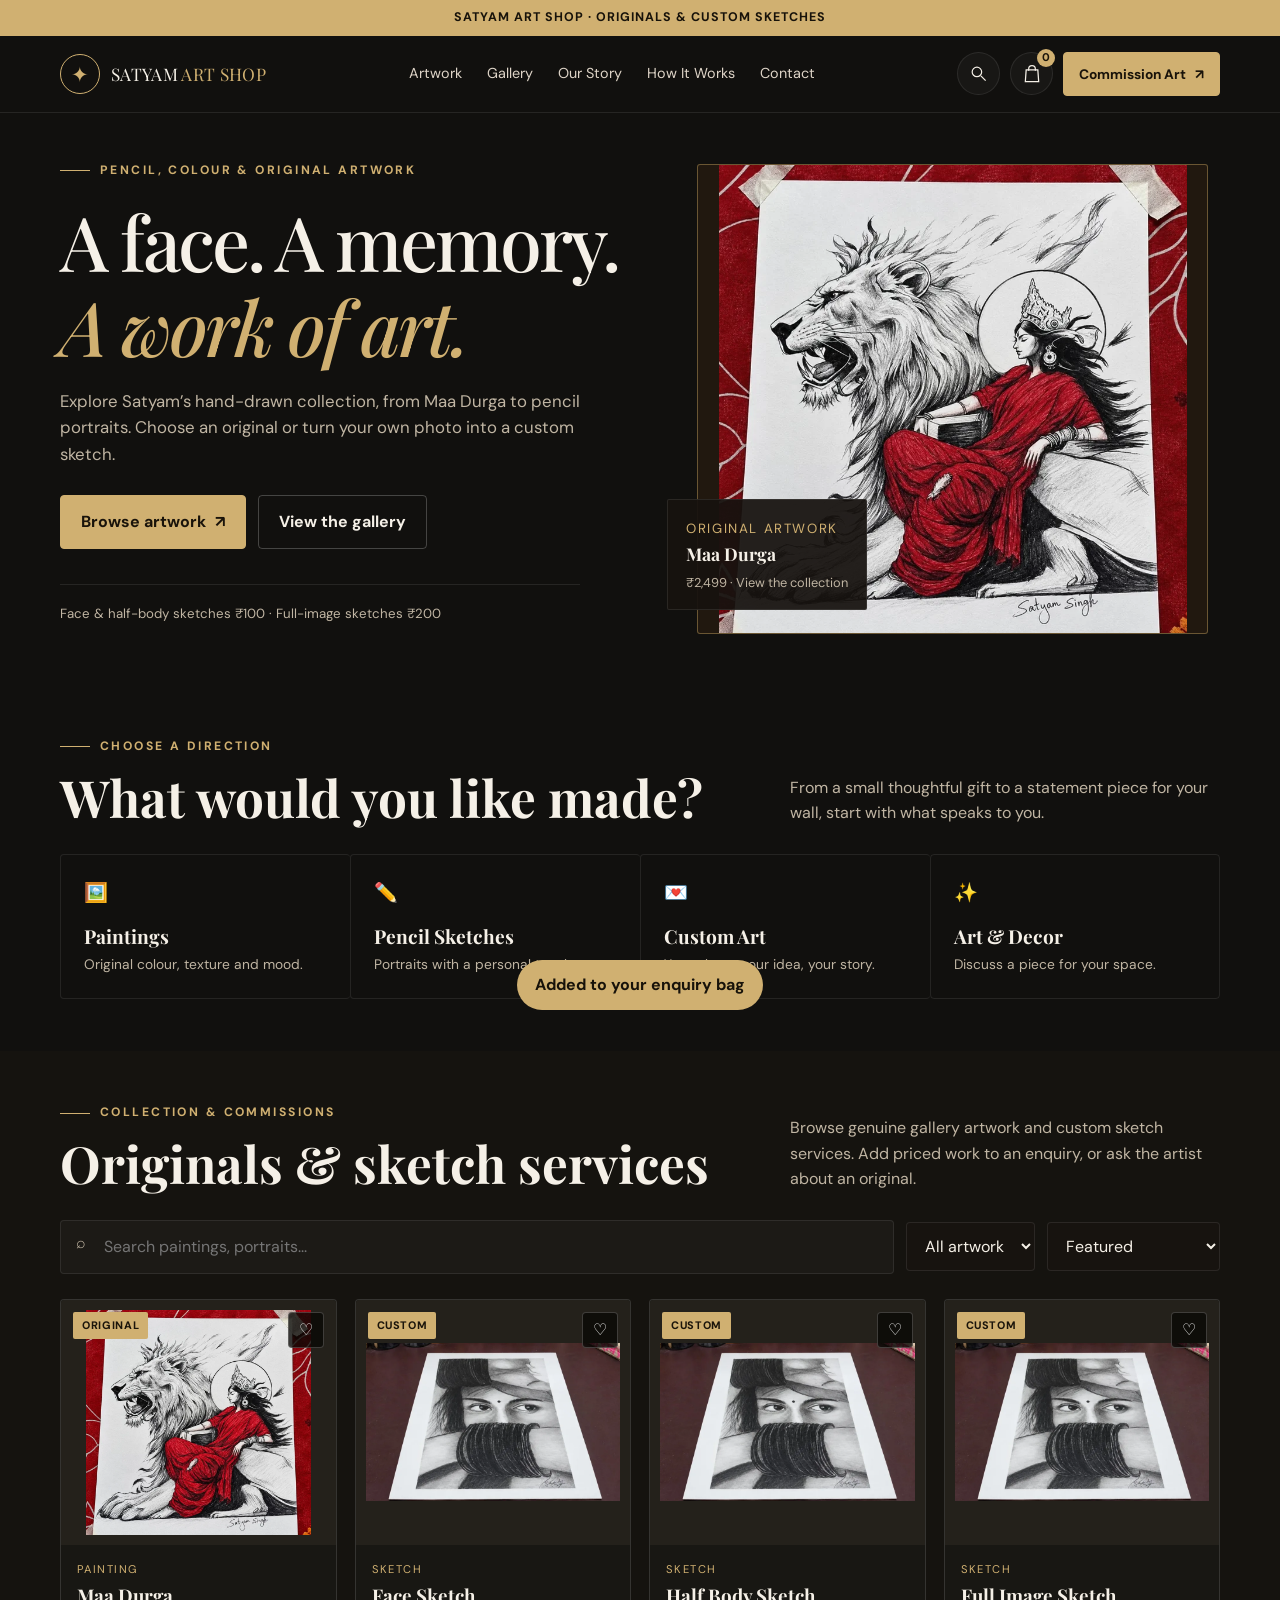
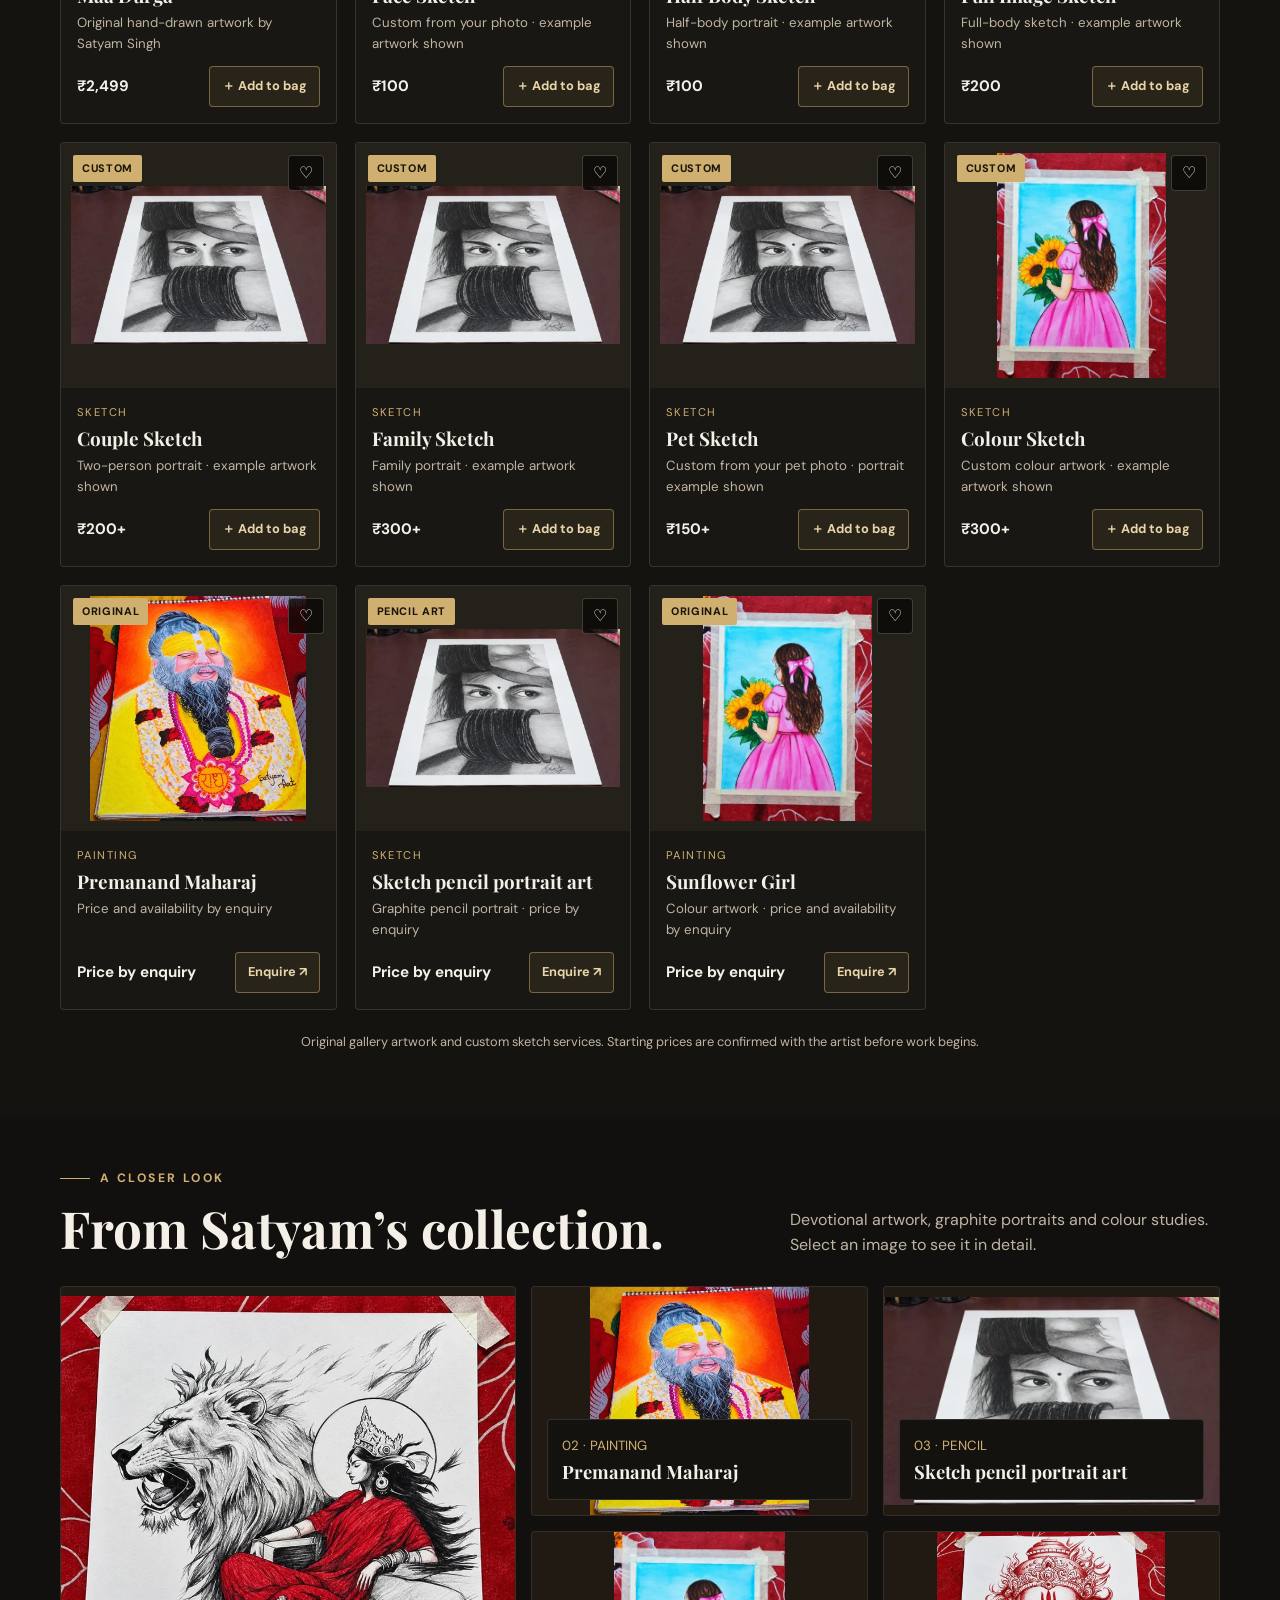
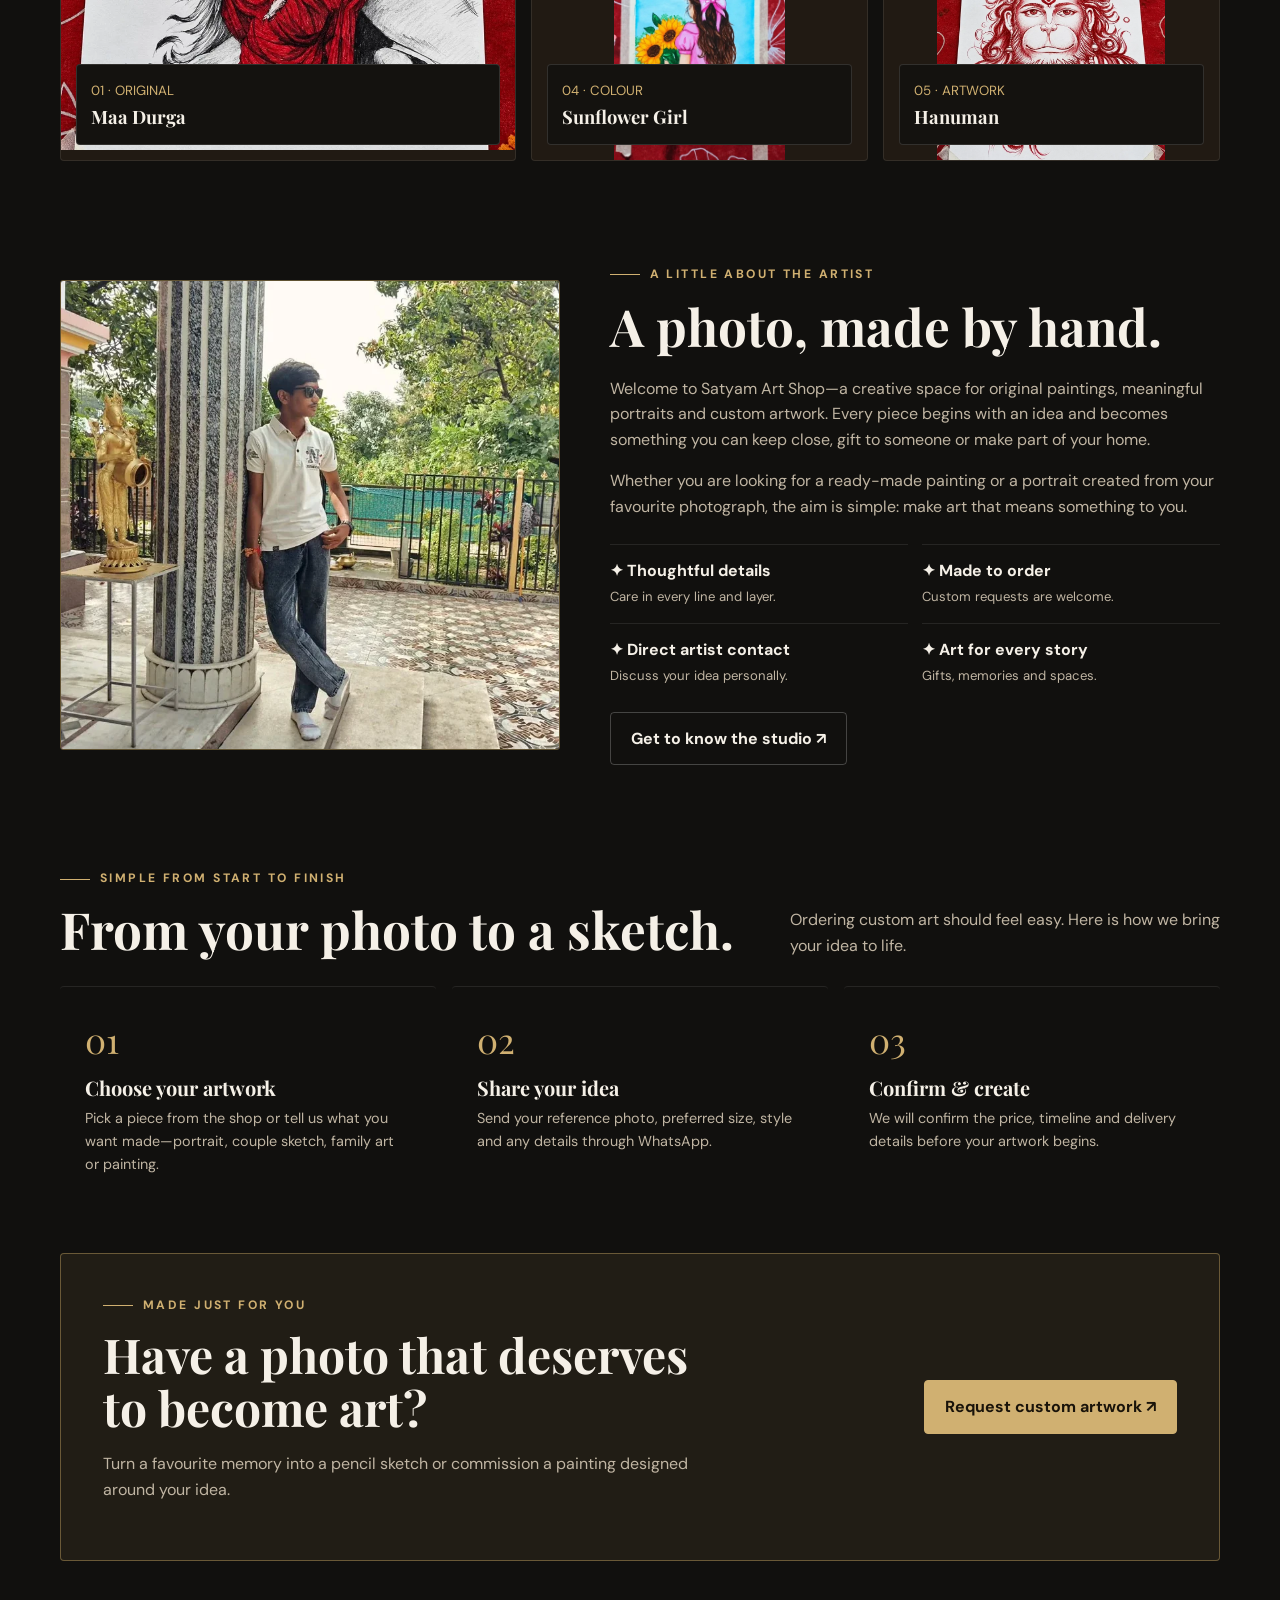
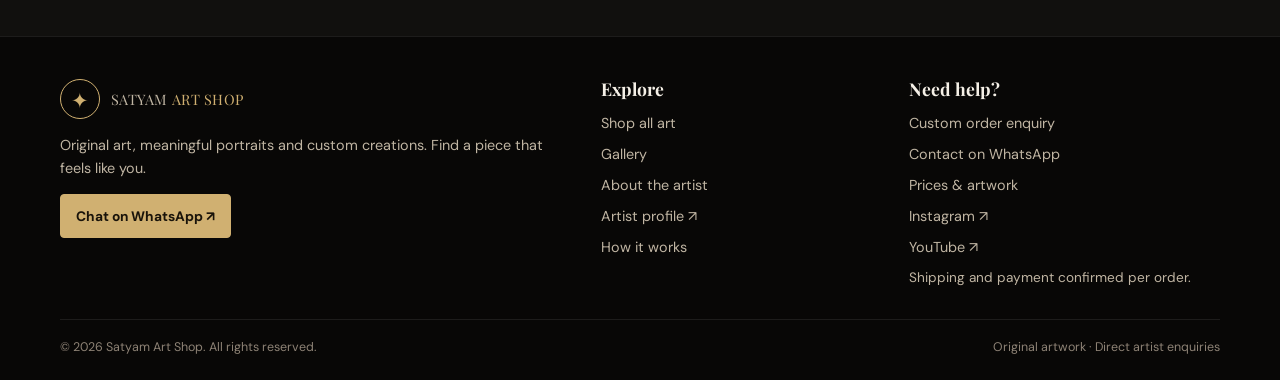
==== index.html @ d350810b "Publish Satyam Art Shop with authentic artwork and enquiry flows" ====
<!DOCTYPE html>
<html lang="en">
<head>
<meta charset="UTF-8">
<meta name="viewport" content="width=device-width, initial-scale=1.0">
<meta name="theme-color" content="#0a0908">
<meta name="description" content="Explore Satyam Art Shop’s original artwork and custom pencil sketches. View the collection, compare sketch prices and enquire directly on WhatsApp.">
<link rel="canonical" href="https://satyam2026.vercel.app/">
<meta property="og:title" content="Satyam Art Shop | Originals & custom sketches">
<meta property="og:description" content="Original artwork and custom sketches from your photos. Browse the collection and enquire directly with the artist.">
<meta property="og:type" content="website">
<meta property="og:url" content="https://satyam2026.vercel.app/">
<meta property="og:image" content="https://satyam2026.vercel.app/art-lion-goddess.png">
<title>Satyam Art Shop | Original artwork & custom sketches</title>
<link rel="preconnect" href="https://fonts.googleapis.com">
<link rel="preconnect" href="https://fonts.gstatic.com" crossorigin>
<link href="https://fonts.googleapis.com/css2?family=DM+Sans:wght@400;500;600;700&family=Playfair+Display:wght@500;600;700&display=swap" rel="stylesheet">
<style>
:root{--bg:#0a0908;--panel:#13110f;--panel2:#1b1713;--text:#f5f0e8;--muted:#b4a99b;--gold:#d7b36a;--gold2:#f0d59b;--line:#ffffff16;--radius:22px;--shadow:0 22px 70px #0008}
*{box-sizing:border-box}html{scroll-behavior:smooth;scroll-padding-top:90px}body{margin:0;background:radial-gradient(ellipse at 80% 0%,#4d351b35,transparent 35%),var(--bg);color:var(--text);font-family:"DM Sans",sans-serif;line-height:1.6}button,input,select,textarea{font:inherit}button,a{ -webkit-tap-highlight-color:transparent}a{color:inherit;text-decoration:none}img{display:block;width:100%;object-fit:cover}button{cursor:pointer}.wrap{width:min(1160px,calc(100% - 40px));margin:auto}.announcement{background:var(--gold);color:#17120a;text-align:center;padding:8px 14px;font-size:.78rem;font-weight:700;letter-spacing:.08em}.nav{position:sticky;top:0;z-index:50;background:#0a0908eF;backdrop-filter:blur(18px);border-bottom:1px solid var(--line)}.navin{height:76px;display:flex;align-items:center;justify-content:space-between;gap:20px}.brand{display:flex;align-items:center;gap:11px;font-family:"Playfair Display",serif;font-size:1.08rem;letter-spacing:.02em}.brandmark{width:40px;height:40px;border:1px solid var(--gold);border-radius:50%;display:grid;place-items:center;color:var(--gold);font-size:1.3rem}.navlinks{display:flex;align-items:center;gap:25px;color:#ded4c7;font-size:.9rem}.navlinks a:hover{color:var(--gold2)}.navactions{display:flex;gap:10px;align-items:center}.iconbtn,.menu-btn{border:1px solid var(--line);background:#ffffff08;color:var(--text);width:43px;height:43px;border-radius:50%;display:grid;place-items:center;position:relative}.count{position:absolute;right:-3px;top:-4px;background:var(--gold);color:#1a140a;border-radius:50%;min-width:18px;height:18px;font-size:.7rem;font-weight:700;display:grid;place-items:center}.menu-btn{display:none}.btn{display:inline-flex;align-items:center;justify-content:center;gap:9px;border:1px solid var(--gold);background:var(--gold);color:#19130a;padding:13px 20px;border-radius:999px;font-weight:700;transition:.2s}.btn:hover{transform:translateY(-2px);background:var(--gold2)}.btn.ghost{background:transparent;color:var(--text);border-color:#ffffff38}.btn.ghost:hover{border-color:var(--gold);color:var(--gold2)}.btn.small{padding:10px 15px;font-size:.86rem}.hero{padding:68px 0 60px;overflow:hidden}.hero-grid{display:grid;grid-template-columns:1.02fr .98fr;gap:50px;align-items:center}.eyebrow{color:var(--gold);font-size:.76rem;font-weight:700;letter-spacing:.2em;text-transform:uppercase;display:flex;align-items:center;gap:10px}.eyebrow:before{content:"";width:30px;height:1px;background:var(--gold)}h1,h2,h3{font-family:"Playfair Display",serif;line-height:1.12;margin:0}h1{font-size:clamp(3rem,6.4vw,5.8rem);font-weight:500;letter-spacing:-.04em;margin:19px 0}h1 em{color:var(--gold);font-weight:500} .hero p{max-width:520px;color:var(--muted);font-size:1.05rem}.hero-buttons{display:flex;gap:12px;flex-wrap:wrap;margin:27px 0 35px}.stats{display:flex;gap:30px;flex-wrap:wrap}.stat strong{display:block;font-family:"Playfair Display",serif;font-size:1.55rem;color:var(--gold2)}.stat span{color:var(--muted);font-size:.78rem}.hero-art{position:relative;min-height:470px}.hero-art .art-main{position:absolute;inset:10px 35px 20px 70px;border-radius:180px 180px 24px 24px;overflow:hidden;border:1px solid #d7b36a66;box-shadow:var(--shadow);background:#21180f}.hero-art img{height:100%;filter:saturate(.82)}.float-note{position:absolute;left:0;bottom:62px;background:#17130feF;border:1px solid var(--line);padding:15px 18px;border-radius:16px;box-shadow:var(--shadow);max-width:210px}.float-note small{color:var(--gold);letter-spacing:.12em;text-transform:uppercase}.float-note strong{display:block;font-family:"Playfair Display",serif;font-size:1.1rem}.round-stamp{position:absolute;right:0;top:20px;border:1px solid var(--gold);background:#0a0908;color:var(--gold);border-radius:50%;width:105px;height:105px;display:grid;place-items:center;text-align:center;font-size:.72rem;letter-spacing:.1em;transform:rotate(12deg)}section{padding:72px 0}.section-head{display:flex;justify-content:space-between;align-items:end;gap:20px;margin-bottom:28px}.section-head h2{font-size:clamp(2rem,4vw,3.2rem);margin-top:12px}.section-head p{color:var(--muted);max-width:430px;margin:0}.category-row{display:grid;grid-template-columns:repeat(4,1fr);gap:14px}.category{background:var(--panel);border:1px solid var(--line);padding:23px;border-radius:var(--radius);transition:.25s;cursor:pointer}.category:hover{transform:translateY(-4px);border-color:#d7b36a88}.cat-icon{font-size:1.7rem;margin-bottom:17px}.category h3{font-size:1.2rem;margin-bottom:6px}.category p{font-size:.86rem;color:var(--muted);margin:0}.shop-section{background:linear-gradient(180deg,transparent,#15110c 30%,#15110c 75%,transparent)}.toolbar{display:flex;align-items:center;gap:12px;flex-wrap:wrap;margin:0 0 25px}.searchbox{flex:1;min-width:190px;position:relative}.searchbox input{width:100%;padding:13px 16px 13px 43px;border:1px solid var(--line);border-radius:999px;background:#ffffff08;color:var(--text);outline:none}.searchbox input:focus{border-color:var(--gold)}.searchbox span{position:absolute;left:16px;top:10px;color:var(--muted)}.filter{padding:12px 14px;border:1px solid var(--line);border-radius:999px;background:#17130f;color:var(--text);outline:none}.filter option{background:#17130f}.products{display:grid;grid-template-columns:repeat(4,1fr);gap:18px}.product{background:var(--panel);border:1px solid var(--line);border-radius:20px;overflow:hidden;transition:.25s;display:flex;flex-direction:column}.product:hover{transform:translateY(-5px);border-color:#d7b36a66;box-shadow:var(--shadow)}.product-img{height:245px;position:relative;overflow:hidden;background:#262018}.product-img img{height:100%;transition:transform .5s}.product:hover .product-img img{transform:scale(1.04)}.badge{position:absolute;left:12px;top:12px;background:var(--gold);color:#1b150b;padding:5px 9px;border-radius:999px;font-size:.68rem;font-weight:800;text-transform:uppercase;letter-spacing:.06em}.heart{position:absolute;right:12px;top:12px;background:#090806c9;border:1px solid #ffffff33;color:#fff;width:36px;height:36px;border-radius:50%;font-size:1rem}.product-body{padding:16px;display:flex;flex-direction:column;flex:1}.product-type{font-size:.7rem;color:var(--gold);text-transform:uppercase;letter-spacing:.13em}.product h3{font-size:1.18rem;margin:6px 0}.product-desc{font-size:.83rem;color:var(--muted);margin:0 0 12px}.product-bottom{display:flex;align-items:center;justify-content:space-between;gap:8px;margin-top:auto}.price{font-weight:700;font-size:1.08rem}.old-price{color:#887e71;text-decoration:line-through;font-size:.8rem;margin-left:5px}.add-btn{border:1px solid #d7b36a77;background:#d7b36a15;color:var(--gold2);border-radius:999px;padding:9px 12px;font-size:.8rem;font-weight:700}.add-btn:hover{background:var(--gold);color:#17120a}.empty{color:var(--muted);padding:30px;text-align:center;grid-column:1/-1}.gallery-grid{display:grid;grid-template-columns:1.15fr .85fr .85fr;grid-template-rows:230px 230px;gap:15px}.gallery-tile{position:relative;overflow:hidden;border-radius:18px;border:1px solid var(--line);background:#211a13}.gallery-tile:first-child{grid-row:span 2}.gallery-tile img{height:100%;transition:.4s}.gallery-tile:hover img{transform:scale(1.05)}.gallery-label{position:absolute;left:15px;right:15px;bottom:15px;padding:12px 14px;background:#0b0908d9;backdrop-filter:blur(10px);border:1px solid #ffffff20;border-radius:13px}.gallery-label small{color:var(--gold)}.gallery-label strong{display:block;font-family:"Playfair Display",serif;font-size:1.15rem}.about-grid{display:grid;grid-template-columns:.9fr 1.1fr;gap:50px;align-items:center}.about-art{height:470px;border-radius:180px 180px 24px 24px;overflow:hidden;border:1px solid #d7b36a66}.about-art img{height:100%}.about-copy h2{font-size:clamp(2.2rem,4vw,3.4rem);margin:14px 0 20px}.about-copy p{color:var(--muted)}.promise-list{display:grid;grid-template-columns:1fr 1fr;gap:14px;margin:24px 0}.promise{border-top:1px solid var(--line);padding-top:13px}.promise strong{display:block}.promise span{font-size:.82rem;color:var(--muted)}.process{display:grid;grid-template-columns:repeat(3,1fr);gap:16px}.step{padding:25px;border:1px solid var(--line);border-radius:20px;background:var(--panel)}.step-num{font-family:"Playfair Display",serif;color:var(--gold);font-size:2.2rem}.step h3{font-size:1.25rem;margin:8px 0}.step p{color:var(--muted);font-size:.9rem;margin:0}.custom-banner{padding:0 0 75px}.banner-inner{border:1px solid #d7b36a66;border-radius:28px;padding:42px;background:radial-gradient(ellipse at 90% 20%,#d7b36a24,transparent 40%),#15110c;display:flex;align-items:center;justify-content:space-between;gap:25px}.banner-inner h2{font-size:clamp(2rem,4vw,3rem);max-width:620px;margin:12px 0}.banner-inner p{color:var(--muted);max-width:590px}.reviews{display:grid;grid-template-columns:repeat(3,1fr);gap:15px}.review{background:var(--panel);border:1px solid var(--line);border-radius:18px;padding:22px}.stars{color:var(--gold);letter-spacing:.15em}.review p{color:var(--muted)}.review strong{font-size:.9rem}.footer{border-top:1px solid var(--line);padding:42px 0 22px;background:#080706}.footer-grid{display:grid;grid-template-columns:1.3fr .7fr .8fr;gap:35px}.footer p,.footer a{color:var(--muted);font-size:.9rem}.footer h3{font-size:1.1rem;margin-bottom:13px}.footer-links{display:grid;gap:8px}.footer a:hover{color:var(--gold)}.footer a.btn{color:#19130a}.footer a.btn:hover{color:#19130a}.copyright{border-top:1px solid var(--line);margin-top:30px;padding-top:18px;display:flex;justify-content:space-between;gap:15px;color:#8d8275;font-size:.78rem}.toast{position:fixed;bottom:20px;left:50%;transform:translate(-50%,130px);background:var(--gold);color:#17120a;font-weight:700;padding:12px 18px;border-radius:999px;z-index:120;box-shadow:var(--shadow);transition:.3s}.toast.show{transform:translate(-50%,0)}.overlay{position:fixed;inset:0;background:#0009;z-index:90;opacity:0;pointer-events:none;transition:.25s}.overlay.open{opacity:1;pointer-events:auto}.cart-drawer{position:fixed;z-index:100;right:0;top:0;bottom:0;width:min(430px,100%);background:#100e0b;border-left:1px solid var(--line);transform:translateX(105%);transition:.3s;padding:23px;display:flex;flex-direction:column}.cart-drawer.open{transform:translateX(0)}.drawer-head{display:flex;align-items:center;justify-content:space-between;padding-bottom:18px;border-bottom:1px solid var(--line)}.drawer-head h2{font-size:1.8rem}.close-btn{width:40px;height:40px;border-radius:50%;background:#ffffff0a;border:1px solid var(--line);color:var(--text);font-size:1.3rem}.cart-items{overflow:auto;flex:1;padding:10px 0}.cart-row{display:grid;grid-template-columns:65px 1fr auto;gap:12px;align-items:center;padding:13px 0;border-bottom:1px solid var(--line)}.cart-row img{height:65px;border-radius:10px}.cart-row h3{font-size:1rem}.cart-row small{color:var(--muted)}.qty{display:flex;align-items:center;gap:8px;margin-top:7px}.qty button{width:25px;height:25px;border-radius:50%;background:#ffffff0b;border:1px solid var(--line);color:var(--text)}.remove{background:none;border:0;color:#cf988c;font-size:.75rem;margin-top:5px}.cart-total{border-top:1px solid var(--line);padding-top:18px}.total-line{display:flex;justify-content:space-between;margin-bottom:15px;font-weight:700;font-size:1.1rem}.cart-total .btn{width:100%;margin-bottom:8px}.cart-note{font-size:.75rem;color:var(--muted);text-align:center}.modal{position:fixed;inset:0;z-index:110;display:none;place-items:center;padding:18px;background:#000b}.modal.open{display:grid}.modal-card{width:min(580px,100%);max-height:90vh;overflow:auto;background:#14110e;border:1px solid #d7b36a55;border-radius:24px;padding:25px}.modal-head{display:flex;justify-content:space-between;align-items:center;margin-bottom:18px}.modal-head h2{font-size:1.7rem}.form-grid{display:grid;grid-template-columns:1fr 1fr;gap:13px}.field{display:grid;gap:6px}.field.full{grid-column:1/-1}.field label{font-size:.82rem;color:var(--muted)}.field input,.field select,.field textarea{width:100%;padding:12px;border-radius:12px;border:1px solid var(--line);background:#090807;color:var(--text);outline:none}.field textarea{min-height:90px;resize:vertical}.field input:focus,.field textarea:focus,.field select:focus{border-color:var(--gold)}.modal-actions{margin-top:18px}.modal-actions .btn{width:100%}.notice{font-size:.8rem;color:var(--muted);margin:12px 0 0}.mobile-nav{display:none}
@media(max-width:900px){.navlinks{gap:14px;font-size:.82rem}.hero-grid{gap:25px}.hero-art{min-height:430px}.products{grid-template-columns:repeat(2,1fr)}.product-img{height:260px}.category-row{grid-template-columns:repeat(2,1fr)}.gallery-grid{grid-template-rows:190px 190px}.footer-grid{grid-template-columns:1fr 1fr}.footer-grid>div:first-child{grid-column:1/-1}}
@media(max-width:650px){.wrap{width:min(100% - 28px,1160px)}.announcement{font-size:.66rem}.navin{height:66px}.brand{font-size:.95rem}.brandmark{width:36px;height:36px}.navlinks{display:none}.menu-btn{display:grid}.navactions{gap:7px}.mobile-nav{display:flex;position:fixed;inset:66px 0 auto;z-index:48;flex-direction:column;padding:14px 22px;background:#0a0908f5;border-bottom:1px solid var(--line);gap:0;transform:translateY(-150%);transition:.25s}.mobile-nav.open{transform:translateY(0)}.mobile-nav a{padding:12px 0;border-bottom:1px solid var(--line);color:var(--muted)}.hero{padding:43px 0 28px}.hero-grid{grid-template-columns:1fr;gap:10px}.hero h1{font-size:clamp(3rem,15vw,4.7rem)}.hero p{font-size:.96rem}.hero-art{min-height:390px;margin-top:12px}.hero-art .art-main{inset:0 30px 15px 40px;border-radius:150px 150px 20px 20px}.round-stamp{width:80px;height:80px;font-size:.58rem}.float-note{bottom:36px;padding:11px 13px;max-width:175px}.stats{gap:23px}.stat strong{font-size:1.3rem}section{padding:48px 0}.section-head{align-items:start;flex-direction:column}.section-head h2{font-size:2.4rem}.category-row{gap:10px}.category{padding:16px}.cat-icon{margin-bottom:8px}.category h3{font-size:1.05rem}.category p{font-size:.78rem}.toolbar{gap:8px}.filter{flex:1;min-width:130px}.products{gap:10px}.product{border-radius:15px}.product-img{height:185px}.product-body{padding:12px}.product h3{font-size:1.02rem}.product-desc{font-size:.76rem}.price{font-size:.96rem}.add-btn{padding:8px 9px;font-size:.72rem}.gallery-grid{grid-template-columns:1fr 1fr;grid-template-rows:230px 160px 160px}.gallery-tile:first-child{grid-row:span 2}.gallery-label{left:8px;right:8px;bottom:8px;padding:9px}.gallery-label strong{font-size:.95rem}.about-grid{grid-template-columns:1fr;gap:25px}.about-art{height:350px;max-width:380px;margin:auto;width:100%}.about-copy h2{font-size:2.5rem}.promise-list{gap:12px}.process{grid-template-columns:1fr}.step{padding:20px}.banner-inner{padding:25px;align-items:flex-start;flex-direction:column}.reviews{grid-template-columns:1fr}.footer-grid{grid-template-columns:1fr 1fr;gap:25px}.copyright{flex-direction:column;gap:5px}.form-grid{grid-template-columns:1fr}.field.full{grid-column:auto}.modal-card{padding:19px}.product-bottom{align-items:flex-start;flex-direction:column}.add-btn{width:100%}}

.navin{min-width:0}.brand{min-width:0}.navactions{flex-shrink:0}
.mobile-nav{visibility:hidden;pointer-events:none}.mobile-nav.open{visibility:visible;pointer-events:auto}
.product-img img,.gallery-tile img,.hero-art img{object-fit:contain}
:focus-visible{outline:2px solid var(--gold);outline-offset:4px}
body.dialog-open{overflow:hidden}
@media(max-width:1100px){.navlinks{display:none}.menu-btn{display:grid}.mobile-nav{display:flex;position:fixed;inset:76px 0 auto;z-index:48;flex-direction:column;padding:14px 22px;background:#0a0908;border-bottom:1px solid var(--line);transform:translateY(-150%)}.mobile-nav.open{transform:translateY(0)}.mobile-nav a{padding:12px 0}}
@media(max-width:650px){.navactions>a{display:none}.brand{font-size:.8rem}.brandmark{flex-shrink:0}.navin{gap:8px}.mobile-nav{inset-block-start:66px}.navactions{gap:5px}.iconbtn,.menu-btn{width:35px;height:35px}.brand{gap:6px}}
@media(prefers-reduced-motion:reduce){html{scroll-behavior:auto}*,*:before,*:after{transition:none!important;animation:none!important}}

/* Studio identity: printed charcoal, warm ochre, straightforward frames. */
:root{--bg:#11100e;--panel:#181713;--panel2:#211e18;--text:#f5f0e7;--muted:#c0b5a3;--gold:#d0b071;--gold2:#ead5a9;--radius:5px;--shadow:none}
body{background:var(--bg)}.nav{background:#11100e;backdrop-filter:none}.hero{padding:48px 0}.hero-grid{gap:32px}h1{font-size:clamp(2.7rem,5.9vw,5.1rem)}.hero-art .art-main,.about-art{border-radius:3px;inset:0 12px 0 30px}.float-note{border-radius:2px;box-shadow:none;left:0;bottom:24px}.hero-caption{font-size:.83rem!important;border-top:1px solid var(--line);padding-top:18px}.btn,.add-btn,.filter,.searchbox input,.heart,.close-btn{border-radius:4px}.category,.product,.gallery-tile,.gallery-label,.step,.banner-inner,.modal-card{border-radius:4px}.category:hover,.product:hover,.btn:hover{transform:none;box-shadow:none}.category-row{gap:0}.category{border-width:1px 0 1px 1px;background:none}.category:last-child{border-right-width:1px}.cat-icon{font-size:1.2rem}.shop-section{background:#15130f}.product{border-color:#ffffff20}.product-img{background:#24211b}.product-img img{padding:10px}.gallery-label{background:#14120f;backdrop-filter:none}.banner-inner{background:#211d15}.step{background:none;border-width:1px 0 0}.hero-art,.gallery-tile{cursor:zoom-in}section{padding:52px 0}.about-copy h2{max-width:600px}.image-detail{display:block;border:0;padding:0;width:100%;height:100%;background:none;cursor:zoom-in}.badge{pointer-events:none;border-radius:2px}.price{font-size:.95rem}.old-price{display:none}.skip-link{position:fixed;top:-100px;left:12px;background:var(--gold);color:#111;padding:12px;z-index:200}.skip-link:focus{top:8px}
#artDetail{width:min(920px,calc(100% - 24px));max-height:94dvh;overflow:auto;background:var(--panel);color:var(--text);border:1px solid var(--gold);padding:20px}#artDetail::backdrop{background:#000c}#detailImage{object-fit:contain;max-height:70dvh;width:100%;height:auto}#detailClose{display:block;margin:0 0 12px auto}#detailTitle{margin-top:18px;font-size:1.7rem}#detailNote{color:var(--muted);font-size:.85rem}
@media(max-width:650px){.hero{padding:30px 0}.hero-art{min-height:340px}.hero-art .art-main{inset:0 0 0 20px}.category:nth-child(2){border-right-width:1px}.category:nth-child(n+3){border-top:0}.products{grid-template-columns:1fr 1fr}.product-img{height:180px}.hero h1{font-size:clamp(2.5rem,12vw,4rem)}section{padding:38px 0}.section-head h2{font-size:2rem}.gallery-label strong{font-size:.85rem}.gallery-label small{font-size:.65rem}.product-desc{min-height:3.3em}}
</style>
</head>
<body>
<a class="skip-link" href="#mainContent">Skip to content</a>
<div class="announcement">SATYAM ART SHOP · ORIGINALS & CUSTOM SKETCHES</div>
<header class="nav">
  <div class="wrap navin">
    <a class="brand" href="#home"><span class="brandmark">✦</span><span>SATYAM <span style="color:var(--gold)">ART SHOP</span></span></a>
    <nav class="navlinks"><a href="#shop">Artwork</a><a href="#gallery">Gallery</a><a href="#about">Our Story</a><a href="#process">How It Works</a><a href="#contact">Contact</a></nav>
    <div class="navactions"><button class="iconbtn" id="searchJump" aria-label="Search artwork"><svg width="19" height="19" viewBox="0 0 24 24" fill="none" stroke="currentColor" stroke-width="1.5" aria-hidden="true"><circle cx="10" cy="10" r="6"/><path d="m15 15 6 6"/></svg></button><button class="iconbtn" id="cartOpen" aria-label="Open enquiry bag"><svg width="20" height="20" viewBox="0 0 24 24" fill="none" stroke="currentColor" stroke-width="1.5" aria-hidden="true"><path d="M5 7h14l1 14H4L5 7Z"/><path d="M8 8V6a4 4 0 0 1 8 0v2"/></svg><span class="count" id="cartCount">0</span></button><button class="menu-btn" id="menuToggle" aria-label="Open menu" aria-controls="mobileNav" aria-expanded="false">☰</button><a class="btn small" href="#custom">Commission Art <span>↗</span></a></div>
  </div>
</header>
<nav class="mobile-nav" id="mobileNav"><a href="#shop">Artwork</a><a href="#gallery">Gallery</a><a href="#about">Our Story</a><a href="#process">How It Works</a><a href="#contact">Contact</a></nav>

<main id="mainContent">
<section class="hero" id="home"><div class="wrap hero-grid">
  <div><div class="eyebrow">Pencil, colour & original artwork</div><h1>A face. A memory.<br><em>A work of art.</em></h1><p>Explore Satyam’s hand-drawn collection, from Maa Durga to pencil portraits. Choose an original or turn your own photo into a custom sketch.</p>
  <div class="hero-buttons"><a class="btn" href="#shop">Browse artwork <span>↗</span></a><a class="btn ghost" href="#gallery">View the gallery</a></div>
  <p class="hero-caption">Face & half-body sketches ₹100 · Full-image sketches ₹200</p></div>
  <div class="hero-art"><div class="art-main"><img fetchpriority="high" decoding="async" src="art-lion-goddess.webp" srcset="art-lion-goddess-mobile.webp 600w, art-lion-goddess.webp 1000w" sizes="(max-width:650px) 90vw, 45vw" alt="Maa Durga original artwork"></div><div class="float-note"><small>Original artwork</small><strong>Maa Durga</strong><span style="font-size:.8rem;color:var(--muted)">₹2,499 · View the collection</span></div></div>
</div></section>

<section id="categories"><div class="wrap"><div class="section-head"><div><div class="eyebrow">Choose a direction</div><h2>What would you like made?</h2></div><p>From a small thoughtful gift to a statement piece for your wall, start with what speaks to you.</p></div>
<div class="category-row">
  <a class="category" href="#shop" data-category="Painting"><div class="cat-icon">🖼️</div><h3>Paintings</h3><p>Original colour, texture and mood.</p></a>
  <a class="category" href="#shop" data-category="Sketch"><div class="cat-icon">✏️</div><h3>Pencil Sketches</h3><p>Portraits with a personal touch.</p></a>
  <a class="category" href="#custom"><div class="cat-icon">💌</div><h3>Custom Art</h3><p>Your photo, your idea, your story.</p></a>
  <a class="category" href="#custom"><div class="cat-icon">✨</div><h3>Art & Decor</h3><p>Discuss a piece for your space.</p></a>
</div></div></section>

<span id="services"></span><span id="paintings"></span><span id="other"></span><section class="shop-section" id="shop"><div class="wrap">
<div class="section-head"><div><div class="eyebrow">Collection & commissions</div><h2>Originals & sketch services</h2></div><p>Browse genuine gallery artwork and custom sketch services. Add priced work to an enquiry, or ask the artist about an original.</p></div>
<div class="toolbar"><div class="searchbox"><span>⌕</span><input id="searchInput" type="search" placeholder="Search paintings, portraits..." aria-label="Search products"></div><select class="filter" id="categoryFilter" aria-label="Filter by category"><option value="All">All artwork</option><option>Painting</option><option>Sketch</option></select><select class="filter" id="sortFilter" aria-label="Sort products"><option value="featured">Featured</option><option value="low">Price: low to high</option><option value="high">Price: high to low</option></select></div>
<div class="products" id="productGrid" aria-live="polite"></div><noscript><p>Enable JavaScript to browse the shop, or <a href="https://wa.me/916207583683">enquire directly on WhatsApp</a>.</p></noscript>
<p style="text-align:center;color:var(--muted);font-size:.8rem;margin-top:22px">Original gallery artwork and custom sketch services. Starting prices are confirmed with the artist before work begins.</p>
</div></section>

<span id="more-art"></span><section id="gallery"><div class="wrap"><div class="section-head"><div><div class="eyebrow">A closer look</div><h2>From Satyam’s collection.</h2></div><p>Devotional artwork, graphite portraits and colour studies. Select an image to see it in detail.</p></div>
<div class="gallery-grid">
<div class="gallery-tile"><img loading="lazy" decoding="async" src="art-lion-goddess.webp" srcset="art-lion-goddess-mobile.webp 600w, art-lion-goddess.webp 1000w" sizes="(max-width:650px) 90vw, 45vw" alt="Maa Durga original artwork"><div class="gallery-label"><small>01 · ORIGINAL</small><strong>Maa Durga</strong></div></div>
<div class="gallery-tile"><img loading="lazy" decoding="async" src="art-guru.webp" srcset="art-guru-mobile.webp 600w, art-guru.webp 1000w" sizes="(max-width:650px) 90vw, 45vw" alt="Premanand Maharaj artwork"><div class="gallery-label"><small>02 · PAINTING</small><strong>Premanand Maharaj</strong></div></div>
<div class="gallery-tile"><img loading="lazy" decoding="async" src="art-portrait.webp" srcset="art-portrait-mobile.webp 600w, art-portrait.webp 1000w" sizes="(max-width:650px) 90vw, 45vw" alt="Sketch pencil portrait art"><div class="gallery-label"><small>03 · PENCIL</small><strong>Sketch pencil portrait art</strong></div></div>
<div class="gallery-tile"><img loading="lazy" decoding="async" src="art-sunflower-girl.webp" srcset="art-sunflower-girl-mobile.webp 600w, art-sunflower-girl.webp 1000w" sizes="(max-width:650px) 90vw, 45vw" alt="Sunflower Girl artwork"><div class="gallery-label"><small>04 · COLOUR</small><strong>Sunflower Girl</strong></div></div>
<div class="gallery-tile"><img loading="lazy" decoding="async" src="art-hanuman.webp" srcset="art-hanuman-mobile.webp 600w, art-hanuman.webp 1000w" sizes="(max-width:650px) 90vw, 45vw" alt="Hanuman artwork"><div class="gallery-label"><small>05 · ARTWORK</small><strong>Hanuman</strong></div></div>
</div></div></section>

<section id="about"><div class="wrap about-grid"><div class="about-art"><img loading="lazy" decoding="async" src="Satyam.webp" srcset="Satyam-mobile.webp 600w, Satyam.webp 1000w" sizes="(max-width:650px) 90vw, 45vw" alt="Satyam"></div><div class="about-copy"><div class="eyebrow">A little about the artist</div><h2>A photo, made by hand.</h2><p>Welcome to Satyam Art Shop—a creative space for original paintings, meaningful portraits and custom artwork. Every piece begins with an idea and becomes something you can keep close, gift to someone or make part of your home.</p><p>Whether you are looking for a ready-made painting or a portrait created from your favourite photograph, the aim is simple: make art that means something to you.</p><div class="promise-list"><div class="promise"><strong>✦ Thoughtful details</strong><span>Care in every line and layer.</span></div><div class="promise"><strong>✦ Made to order</strong><span>Custom requests are welcome.</span></div><div class="promise"><strong>✦ Direct artist contact</strong><span>Discuss your idea personally.</span></div><div class="promise"><strong>✦ Art for every story</strong><span>Gifts, memories and spaces.</span></div></div><a class="btn ghost" href="#contact">Get to know the studio ↗</a></div></div></section>

<section id="process"><div class="wrap"><div class="section-head"><div><div class="eyebrow">Simple from start to finish</div><h2>From your photo to a sketch.</h2></div><p>Ordering custom art should feel easy. Here is how we bring your idea to life.</p></div><div class="process">
<div class="step"><div class="step-num">01</div><h3>Choose your artwork</h3><p>Pick a piece from the shop or tell us what you want made—portrait, couple sketch, family art or painting.</p></div>
<div class="step"><div class="step-num">02</div><h3>Share your idea</h3><p>Send your reference photo, preferred size, style and any details through WhatsApp.</p></div>
<div class="step"><div class="step-num">03</div><h3>Confirm & create</h3><p>We will confirm the price, timeline and delivery details before your artwork begins.</p></div>
</div></div></section>

<span id="order"></span><section id="custom" class="custom-banner"><div class="wrap"><div class="banner-inner"><div><div class="eyebrow">Made just for you</div><h2>Have a photo that deserves to become art?</h2><p>Turn a favourite memory into a pencil sketch or commission a painting designed around your idea.</p></div><button class="btn" id="customOpen">Request custom artwork ↗</button></div></div></section>


</main>

<footer class="footer" id="contact"><div class="wrap"><div class="footer-grid">
<div><a class="brand" href="#home"><span class="brandmark">✦</span><span>SATYAM <span style="color:var(--gold)">ART SHOP</span></span></a><p>Original art, meaningful portraits and custom creations. Find a piece that feels like you.</p><a class="btn small" href="https://wa.me/916207583683" target="_blank" rel="noopener noreferrer" id="footerWhatsapp">Chat on WhatsApp ↗</a></div>
<div><h3>Explore</h3><div class="footer-links"><a href="#shop">Shop all art</a><a href="#gallery">Gallery</a><a href="#about">About the artist</a><a href="About.html">Artist profile ↗</a><a href="#process">How it works</a></div></div>
<div><h3>Need help?</h3><div class="footer-links"><a href="#custom">Custom order enquiry</a><a href="https://wa.me/916207583683" target="_blank" rel="noopener noreferrer" id="contactWhatsapp">Contact on WhatsApp</a><a href="#shop">Prices & artwork</a><a href="https://www.instagram.com/satyam_singh__.12" target="_blank" rel="noopener noreferrer">Instagram ↗</a><a href="https://youtube.com/@satyamart4183" target="_blank" rel="noopener noreferrer">YouTube ↗</a><span style="color:var(--muted);font-size:.85rem">Shipping and payment confirmed per order.</span></div></div>
</div><div class="copyright"><span>© <span id="year"></span> Satyam Art Shop. All rights reserved.</span><span>Original artwork · Direct artist enquiries</span></div></div></footer>

<div class="overlay" id="overlay"></div>
<aside class="cart-drawer" id="cartDrawer" role="dialog" aria-modal="true" aria-label="Artwork enquiry bag" inert><div class="drawer-head"><h2>Your enquiry bag</h2><button class="close-btn" id="cartClose" aria-label="Close cart">×</button></div><div class="cart-items" id="cartItems"></div><div class="cart-total"><div class="total-line"><span>Estimated subtotal</span><span id="cartTotal">₹0</span></div><button class="btn" id="checkoutBtn">Prepare enquiry ↗</button><div class="cart-note">Review your enquiry in WhatsApp, then tap Send. Prices, availability, shipping and payment are confirmed by the artist; no payment is taken here.</div></div></aside>

<div class="modal" id="customModal" role="dialog" aria-modal="true" aria-label="Commission custom art"><div class="modal-card"><div class="modal-head"><h2>Commission custom art</h2><button class="close-btn" id="customClose" aria-label="Close form">×</button></div><form id="customForm"><div class="form-grid">
<div class="field"><label for="customerName">Your name *</label><input id="customerName" maxlength="100" autocomplete="name" required placeholder="Enter your name"></div>
<div class="field"><label for="customerPhone">Phone number</label><input id="customerPhone" pattern="[\u002B0-9\u0028\u0029 .\u002D]{6,30}" title="Use a phone number with 6 to 30 characters: digits, spaces, +, brackets or hyphens." maxlength="30" type="tel" autocomplete="tel" inputmode="tel" placeholder="Your contact number"></div>
<div class="field"><label for="artType">Artwork type *</label><select id="artType" required><option value="">Choose one</option><option>Face Sketch</option><option>Half Body Sketch</option><option>Full Image Sketch</option><option>Couple Sketch</option><option>Family Sketch</option><option>Pet Sketch</option><option>Colour Sketch</option><option>Custom Painting</option><option>Other custom art</option></select></div>
<div class="field"><label for="budget">Budget (optional)</label><select id="budget"><option>Not sure yet</option><option>Under ₹200</option><option>₹200–₹500</option><option>₹500–₹1,500</option><option>₹1,500+</option></select></div>
<div class="field full"><label for="idea">Tell us about your idea *</label><textarea id="idea" maxlength="1500" required placeholder="Size, style, deadline, reference photo details..."></textarea></div>
</div><div class="modal-actions"><button class="btn" type="submit">Send enquiry on WhatsApp ↗</button></div><p class="notice">You can attach your reference photo after WhatsApp opens. This form does not store your details.</p></form></div></div>
<dialog id="artDetail" aria-labelledby="detailTitle"><button class="close-btn" id="detailClose" aria-label="Close artwork detail">×</button><img id="detailImage" alt=""><h2 id="detailTitle"></h2><p id="detailNote">Original gallery artwork. Availability and custom requirements are confirmed with the artist.</p></dialog>
<div class="toast" id="toast" role="status">Added to your enquiry bag</div>
<script>
const WHATSAPP_NUMBER = "916207583683";
const products = [
 {
  "id": 101,
  "name": "Maa Durga",
  "type": "Painting",
  "category": "Painting",
  "price": 2499,
  "img": "art-lion-goddess.webp",
  "desc": "Original hand-drawn artwork by Satyam Singh",
  "tag": "Original",
  "starting": false
 },
 {
  "id": 102,
  "name": "Face Sketch",
  "type": "Sketch",
  "category": "Sketch",
  "price": 100,
  "img": "art-portrait.webp",
  "desc": "Custom from your photo · example artwork shown",
  "tag": "Custom",
  "starting": false
 },
 {
  "id": 103,
  "name": "Half Body Sketch",
  "type": "Sketch",
  "category": "Sketch",
  "price": 100,
  "img": "art-portrait.webp",
  "desc": "Half-body portrait · example artwork shown",
  "tag": "Custom",
  "starting": false
 },
 {
  "id": 104,
  "name": "Full Image Sketch",
  "type": "Sketch",
  "category": "Sketch",
  "price": 200,
  "img": "art-portrait.webp",
  "desc": "Full-body sketch · example artwork shown",
  "tag": "Custom",
  "starting": false
 },
 {
  "id": 105,
  "name": "Couple Sketch",
  "type": "Sketch",
  "category": "Sketch",
  "price": 200,
  "img": "art-portrait.webp",
  "desc": "Two-person portrait · example artwork shown",
  "tag": "Custom",
  "starting": true
 },
 {
  "id": 106,
  "name": "Family Sketch",
  "type": "Sketch",
  "category": "Sketch",
  "price": 300,
  "img": "art-portrait.webp",
  "desc": "Family portrait · example artwork shown",
  "tag": "Custom",
  "starting": true
 },
 {
  "id": 107,
  "name": "Pet Sketch",
  "type": "Sketch",
  "category": "Sketch",
  "price": 150,
  "img": "art-portrait.webp",
  "desc": "Custom from your pet photo · portrait example shown",
  "tag": "Custom",
  "starting": true
 },
 {
  "id": 108,
  "name": "Colour Sketch",
  "type": "Sketch",
  "category": "Sketch",
  "price": 300,
  "img": "art-sunflower-girl.webp",
  "desc": "Custom colour artwork · example artwork shown",
  "tag": "Custom",
  "starting": true
 },
 {
  "id": 109,
  "name": "Premanand Maharaj",
  "type": "Painting",
  "category": "Painting",
  "price": null,
  "img": "art-guru.webp",
  "desc": "Price and availability by enquiry",
  "tag": "Original",
  "starting": false
 },
 {
  "id": 110,
  "name": "Sketch pencil portrait art",
  "type": "Sketch",
  "category": "Sketch",
  "price": null,
  "img": "art-portrait.webp",
  "desc": "Graphite pencil portrait · price by enquiry",
  "tag": "Pencil art",
  "starting": false
 },
 {
  "id": 111,
  "name": "Sunflower Girl",
  "type": "Painting",
  "category": "Painting",
  "price": null,
  "img": "art-sunflower-girl.webp",
  "desc": "Colour artwork · price and availability by enquiry",
  "tag": "Original",
  "starting": false
 }
];
const CART_KEY = "satyamArtCartLiveV1";
let cart = [];
try { const saved = JSON.parse(localStorage.getItem(CART_KEY) || "[]");
 if (Array.isArray(saved)) cart = saved.filter(i => i && Number.isInteger(i.qty) && i.qty > 0 && i.qty < 100 && products.some(p => p.id === i.id && p.price !== null));
} catch (_) { /* Storage may be unavailable or an old cart invalid. */ }
let favourites=[];try{const saved=JSON.parse(localStorage.getItem("satyamArtFavourites")||"[]");if(Array.isArray(saved))favourites=saved.filter(id=>products.some(p=>p.id===id))}catch(_){}
const $ = s => document.querySelector(s);
const money = n => "₹" + Number(n).toLocaleString("en-IN");
function renderProducts(){
 let q=$("#searchInput").value.toLowerCase().trim(), cat=$("#categoryFilter").value, sort=$("#sortFilter").value;
 let list=products.filter(p=>(cat==="All"||p.category===cat)&&(`${p.name} ${p.type} ${p.desc}`.toLowerCase().includes(q)));
 if(sort!=="featured")list.sort((a,b)=>a.price===null?1:b.price===null?-1:sort==="low"?a.price-b.price:b.price-a.price);
 $("#productGrid").innerHTML=list.length?list.map(p=>`<article class="product"><div class="product-img"><button class="image-detail" onclick="showArtwork('${p.img}','${p.name}')" aria-label="View ${p.name} artwork detail"><img loading="lazy" decoding="async" src="${p.img}" srcset="${p.img.replace('.webp','-mobile.webp')} 600w, ${p.img} 1000w" sizes="(max-width:650px) 45vw, 25vw" alt="${p.name}"></button><span class="badge">${p.tag}</span><button class="heart" aria-label="Favourite ${p.name}" aria-pressed="${favourites.includes(p.id)}" onclick="toggleFav(this,${p.id})">${favourites.includes(p.id)?"♥":"♡"}</button></div><div class="product-body"><span class="product-type">${p.type}</span><h3>${p.name}</h3><p class="product-desc">${p.desc}</p><div class="product-bottom"><span class="price">${p.price === null ? "Price by enquiry" : money(p.price)+(p.starting?"+":"")}</span>${p.price === null ? `<button class="add-btn" onclick="enquireArtwork(${p.id})">Enquire ↗</button>` : `<button class="add-btn" onclick="addToCart(${p.id})">＋ Add to bag</button>`}</div></div></article>`).join(""):`<div class="empty">No artwork found. Try another search or category.</div>`;
}
function toggleFav(btn,id){const active=!favourites.includes(id);favourites=active?[...favourites,id]:favourites.filter(x=>x!==id);try{localStorage.setItem("satyamArtFavourites",JSON.stringify(favourites))}catch(_){}btn.textContent=active?"♥":"♡";btn.setAttribute("aria-pressed",String(active));showToast(active?"Saved as a favourite on this device":"Removed from favourites")}
function saveCart(){try { localStorage.setItem(CART_KEY,JSON.stringify(cart)); } catch (_) {} renderCart()}
function enquireArtwork(id){const p=products.find(p=>p.id===id);if(p)goWhatsApp(`Hello Satyam, I want to enquire about the price and availability of ${p.name}.`)}
function addToCart(id){if(!products.some(p=>p.id===id&&p.price!==null))return;let item=cart.find(i=>i.id===id);if(item)item.qty=Math.min(99,item.qty+1);else cart.push({id,qty:1});saveCart();showToast("Added to your enquiry bag")}
function changeQty(id,d){let i=cart.find(i=>i.id===id);if(!i)return;i.qty=Math.min(99,i.qty+d);if(i.qty<1)cart=cart.filter(x=>x.id!==id);saveCart()}
function removeItem(id){cart=cart.filter(i=>i.id!==id);saveCart()}
function renderCart(){
 let count=cart.reduce((s,i)=>s+i.qty,0), total=cart.reduce((s,i)=>s+i.qty*products.find(p=>p.id===i.id).price,0);
 $("#cartCount").textContent=count;$("#cartTotal").textContent=money(total);
 $("#cartItems").innerHTML=cart.length?cart.map(i=>{let p=products.find(p=>p.id===i.id);return `<div class="cart-row"><img loading="lazy" decoding="async" src="${p.img}" alt=""><div><h3>${p.name}</h3><small>${money(p.price)} ${p.starting ? "starting price" : "each"}</small><div class="qty"><button onclick="changeQty(${p.id},-1)" aria-label="Decrease quantity">−</button><span>${i.qty}</span><button onclick="changeQty(${p.id},1)" aria-label="Increase quantity">+</button></div></div><div><strong>${money(p.price*i.qty)}</strong><br><button class="remove" onclick="removeItem(${p.id})">Remove</button></div></div>`}).join(""):`<div class="empty">Your enquiry bag is empty.<br><span style="font-size:.85rem">Find a piece that feels like you.</span></div>`;
}
function showToast(msg){$("#toast").textContent=msg;$("#toast").classList.add("show");setTimeout(()=>$("#toast").classList.remove("show"),2100)}
let focusReturn=null;
function openCart(){focusReturn=document.activeElement;$("#cartDrawer").inert=false;document.body.classList.add("dialog-open");closeMobile();$("#overlay").classList.add("open");$("#cartDrawer").classList.add("open");$("#cartClose").focus()}
function closeCart(){document.body.classList.remove("dialog-open");$("#cartDrawer").inert=true;if(focusReturn)focusReturn.focus({preventScroll:true});$("#overlay").classList.remove("open");$("#cartDrawer").classList.remove("open")}
function openCustom(){focusReturn=document.activeElement;document.body.classList.add("dialog-open");$("#customModal").classList.add("open");closeMobile();$("#customerName").focus()}
function closeCustom(){document.body.classList.remove("dialog-open");if(focusReturn)focusReturn.focus({preventScroll:true});$("#customModal").classList.remove("open")}
function closeMobile(){$("#mobileNav").classList.remove("open");$("#menuToggle").setAttribute("aria-expanded","false")}
function waLink(text){return `https://wa.me/${WHATSAPP_NUMBER}?text=${encodeURIComponent(text)}`}
function goWhatsApp(text){window.open(waLink(text),"_blank","noopener")}
$("#searchInput").addEventListener("input",renderProducts);$("#categoryFilter").addEventListener("change",renderProducts);$("#sortFilter").addEventListener("change",renderProducts);
$("#searchJump").addEventListener("click",()=>{document.querySelector("#shop").scrollIntoView();setTimeout(()=>$("#searchInput").focus(),400)});
$("#cartOpen").addEventListener("click",openCart);$("#cartClose").addEventListener("click",closeCart);$("#overlay").addEventListener("click",closeCart);
$("#checkoutBtn").addEventListener("click",()=>{if(!cart.length){showToast("Your enquiry bag is empty");return}let lines=cart.map(i=>{let p=products.find(p=>p.id===i.id);return `• ${p.name} x ${i.qty} — ${money(p.price*i.qty)}`}).join("\n");let total=cart.reduce((s,i)=>s+i.qty*products.find(p=>p.id===i.id).price,0);goWhatsApp(`Hello Satyam Art Shop! I'd like to enquire about:\n${lines}\n\nEstimated subtotal: ${money(total)} (starting prices may vary)\nPlease confirm availability, shipping and payment details.`)});
$("#customOpen").addEventListener("click",openCustom);$("#customClose").addEventListener("click",closeCustom);$("#customModal").addEventListener("click",e=>{if(e.target===$("#customModal"))closeCustom()});
$("#customForm").addEventListener("submit",e=>{e.preventDefault();const name=$("#customerName"),idea=$("#idea");name.setCustomValidity(name.value.trim()?"":"Enter your name.");idea.setCustomValidity(idea.value.trim()?"":"Describe the artwork you have in mind.");if(!e.target.reportValidity())return;let msg=`Hello Satyam Art Shop! I'd like to request custom artwork.\nName: ${$("#customerName").value}\nPhone: ${$("#customerPhone").value||"Not provided"}\nArtwork: ${$("#artType").value}\nBudget: ${$("#budget").value}\nIdea: ${$("#idea").value}\n\nI'll send my reference photo here.`;goWhatsApp(msg);closeCustom()});
$("#footerWhatsapp").addEventListener("click",e=>{e.preventDefault();goWhatsApp("Hello Satyam Art Shop! I'd like to know more about your artwork.")});
$("#contactWhatsapp").addEventListener("click",e=>{e.preventDefault();goWhatsApp("Hello Satyam Art Shop! I have a question about an artwork.")});
$("#menuToggle").addEventListener("click",()=>{$("#menuToggle").setAttribute("aria-expanded",String($("#mobileNav").classList.toggle("open")))});
document.querySelectorAll("#mobileNav a").forEach(a=>a.addEventListener("click",closeMobile));
document.querySelectorAll("[data-category]").forEach(a=>a.addEventListener("click",()=>{let c=a.dataset.category;if(c)$("#categoryFilter").value=c;renderProducts()}));
document.addEventListener("keydown",e=>{if(e.key==="Escape"){closeCart();closeCustom();closeMobile()}});
document.querySelectorAll("#customForm input,#customForm textarea").forEach(e=>e.addEventListener("input",()=>e.setCustomValidity("")));
document.addEventListener("keydown",e=>{if(e.key!=="Tab")return;const box=$("#customModal.open")||$("#cartDrawer.open");if(!box)return;const items=[...box.querySelectorAll("button,input,select,textarea,a[href]")].filter(x=>x.getClientRects().length&&!x.disabled);const first=items[0],last=items.at(-1);if(e.shiftKey&&document.activeElement===first){e.preventDefault();last.focus()}else if(!e.shiftKey&&document.activeElement===last){e.preventDefault();first.focus()}});
function showArtwork(src,title){const originals={"art-guru.webp":"art-guru.jpg","art-portrait.webp":"art-portrait.jpg","Satyam.webp":"Satyam.jpg"};$("#detailImage").src=originals[src]||src.replace(/\.webp$/,".png");$("#detailImage").alt=title;$("#detailTitle").textContent=title;$("#artDetail").showModal()}
$("#detailClose").addEventListener("click",()=>$("#artDetail").close());$("#artDetail").addEventListener("click",e=>{if(e.target===$("#artDetail"))$("#artDetail").close()});
document.querySelectorAll(".gallery-tile,.hero-art .art-main").forEach(tile=>{const image=tile.querySelector("img");tile.setAttribute("role","button");tile.tabIndex=0;tile.setAttribute("aria-label","View "+image.alt);tile.addEventListener("click",()=>showArtwork(image.getAttribute("src"),image.alt));tile.addEventListener("keydown",e=>{if(e.key==="Enter"||e.key===" "){e.preventDefault();showArtwork(image.getAttribute("src"),image.alt)}})});
$("#year").textContent=new Date().getFullYear();renderProducts();renderCart();
</script>
</body>
</html>
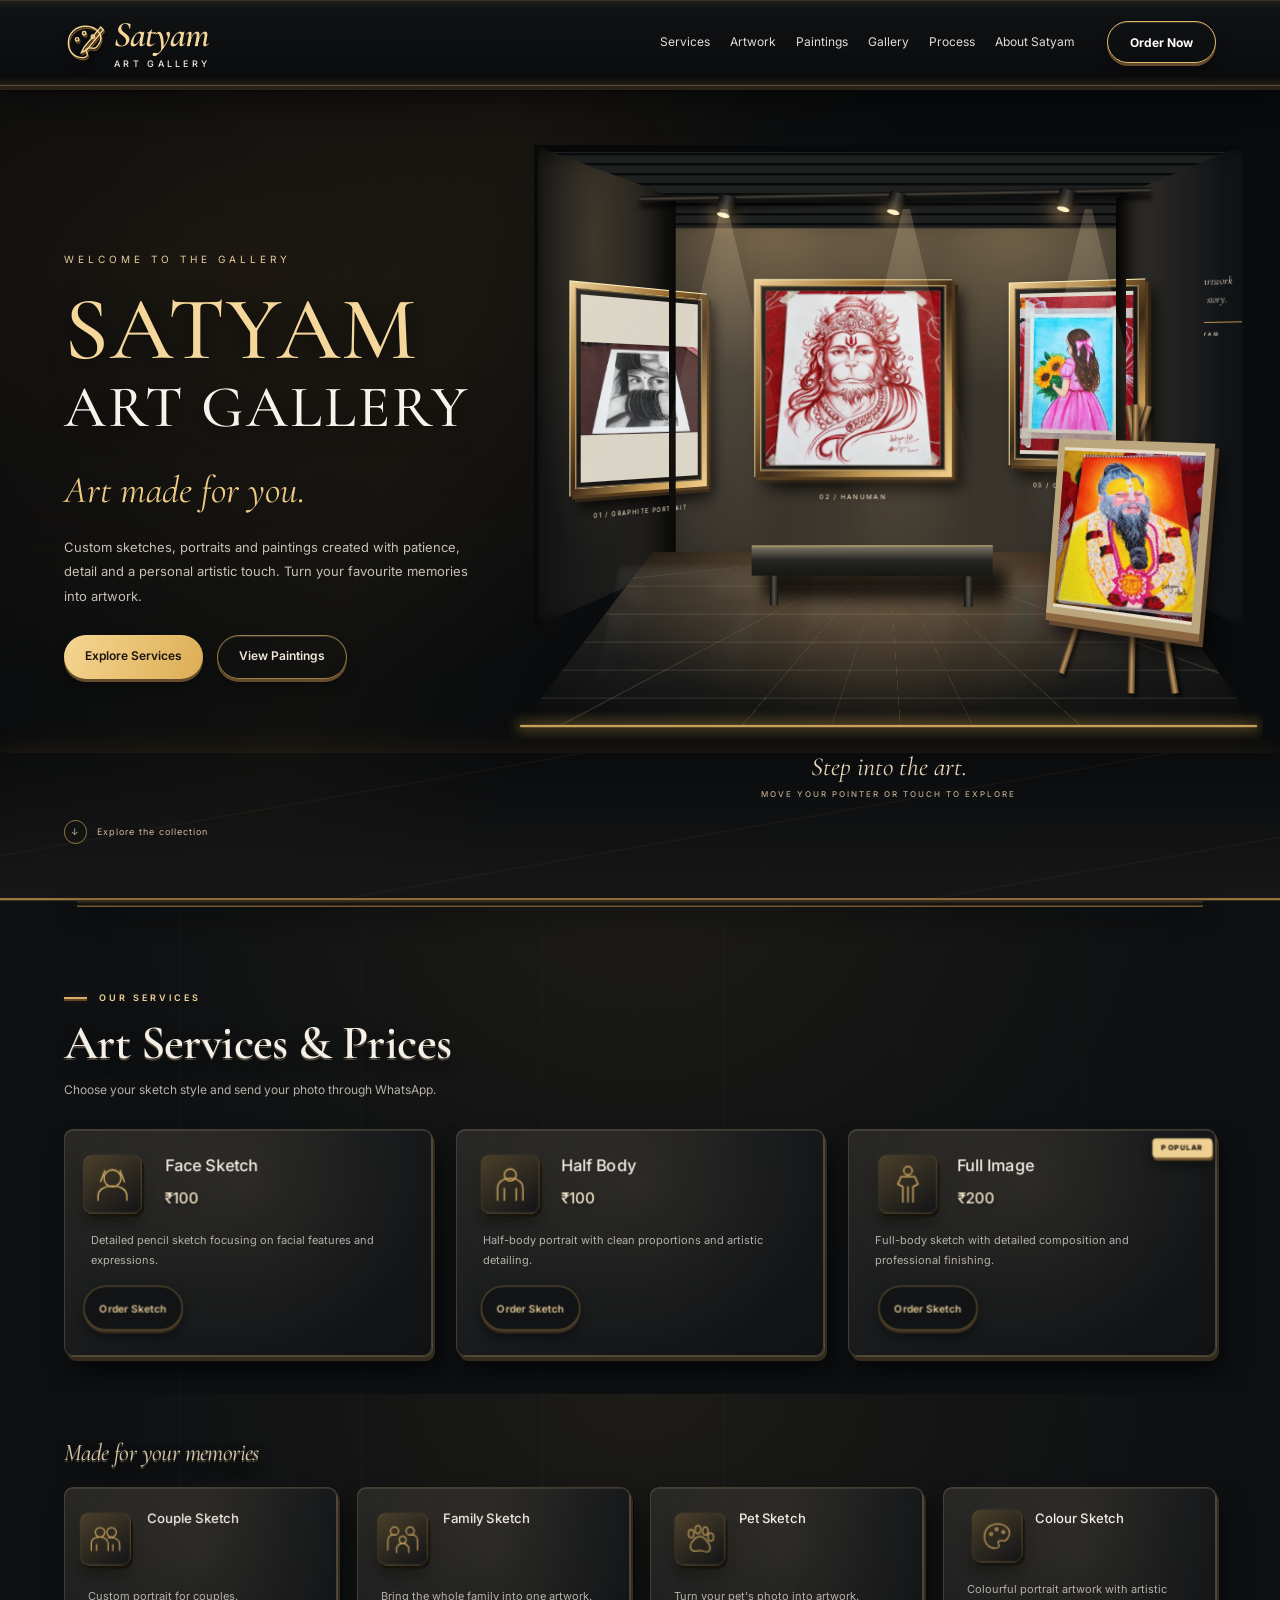
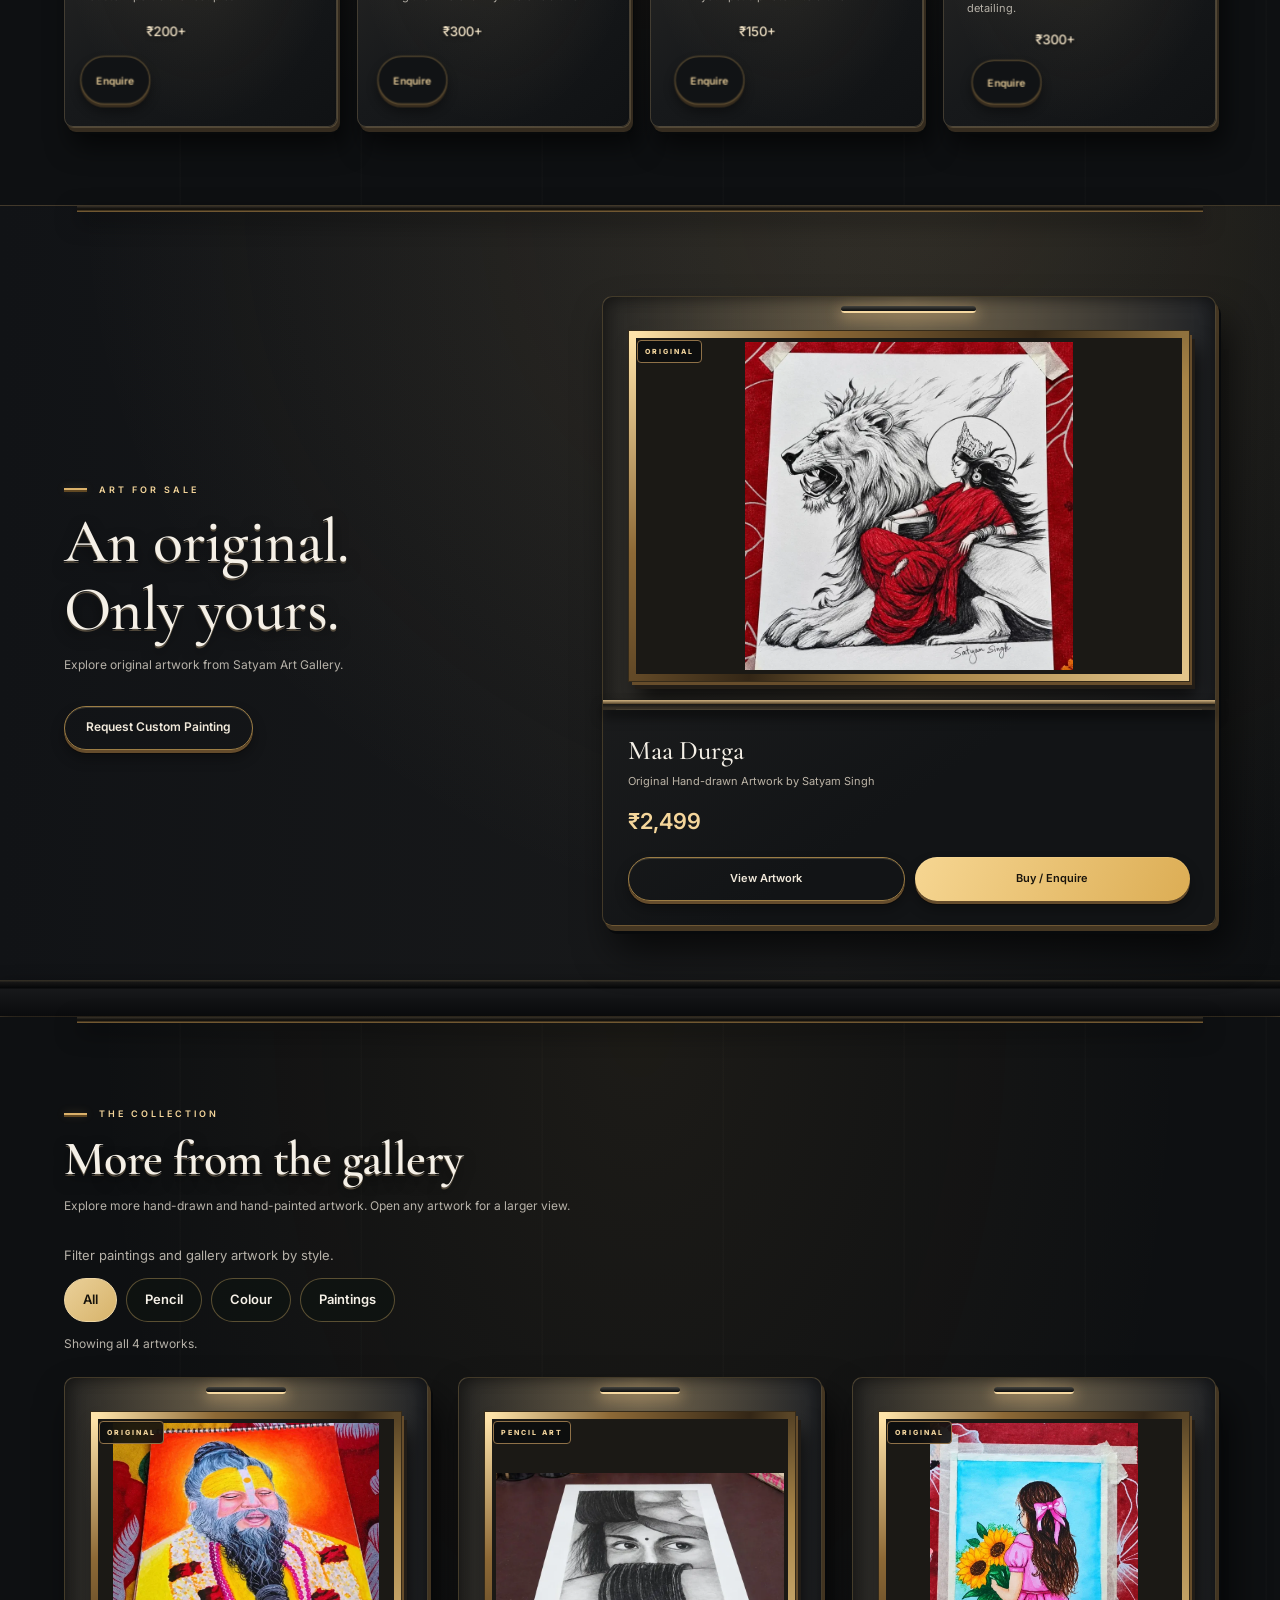
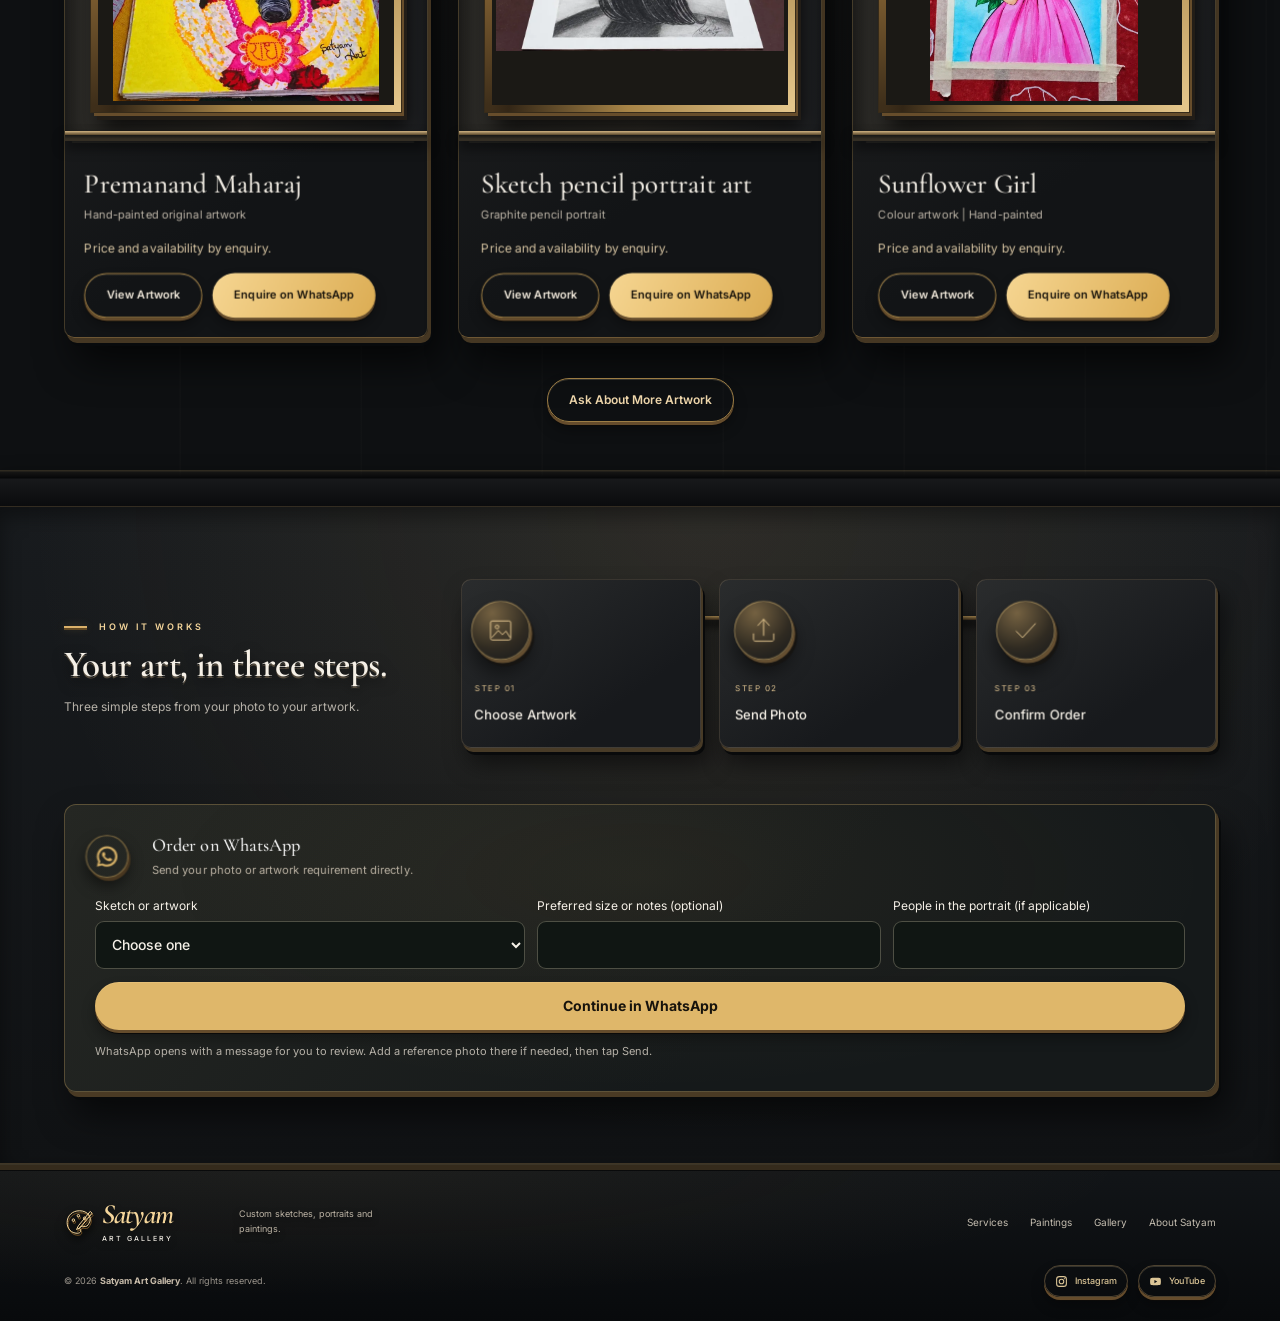
==== commit 404fac3a: "Restore complete pre-shop enquiry gallery as requested" ====
--- a/index.html
+++ b/index.html
@@ -1,294 +1,620 @@
 <!DOCTYPE html>
+
 <html lang="en">
 <head>
-<meta charset="UTF-8">
-<meta name="viewport" content="width=device-width, initial-scale=1.0">
-<meta name="theme-color" content="#0a0908">
-<meta name="description" content="Explore Satyam Art Shop’s original artwork and custom pencil sketches. View the collection, compare sketch prices and enquire directly on WhatsApp.">
-<link rel="canonical" href="https://satyam2026.vercel.app/">
-<meta property="og:title" content="Satyam Art Shop | Originals & custom sketches">
-<meta property="og:description" content="Original artwork and custom sketches from your photos. Browse the collection and enquire directly with the artist.">
-<meta property="og:type" content="website">
-<meta property="og:url" content="https://satyam2026.vercel.app/">
-<meta property="og:image" content="https://satyam2026.vercel.app/art-lion-goddess.png">
-<title>Satyam Art Shop | Original artwork & custom sketches</title>
-<link rel="preconnect" href="https://fonts.googleapis.com">
-<link rel="preconnect" href="https://fonts.gstatic.com" crossorigin>
-<link href="https://fonts.googleapis.com/css2?family=DM+Sans:wght@400;500;600;700&family=Playfair+Display:wght@500;600;700&display=swap" rel="stylesheet">
+<meta charset="utf-8"/>
+<!-- Decide before first paint: welcome only once in this tab. -->
+<script>
+    (function () {
+        var key = "satyam-welcome-seen";
+        var seen = false;
+        try {
+            seen = sessionStorage.getItem(key) === "1";
+            sessionStorage.setItem(key, "1");
+        } catch (error) { /* Storage may be disabled; internal links still work. */ }
+        var fromAbout = false;
+        try {
+            var previous = new URL(document.referrer);
+            fromAbout = previous.origin === location.origin && /\/About\.html$/i.test(previous.pathname);
+        } catch (error) { /* No referrer on a fresh visit. */ }
+        var reducedMotion = window.matchMedia && window.matchMedia("(prefers-reduced-motion: reduce)").matches;
+        if (seen || fromAbout || reducedMotion) {
+            document.documentElement.classList.add("skip-welcome");
+        }
+    })();
+    </script>
+<style>html.skip-welcome #intro { display: none !important; animation: none !important; }</style>
+<meta content="width=device-width, initial-scale=1.0" name="viewport"/>
+<title>Satyam Art Gallery | Custom Art Studio</title>
+<meta content="Satyam Art Gallery - Custom sketches, portraits, paintings and original artwork." name="description"/>
+<link href="https://fonts.googleapis.com" rel="preconnect"/>
+<link crossorigin="" href="https://fonts.gstatic.com" rel="preconnect"/>
+<link href="https://fonts.googleapis.com/css2?family=Cormorant+Garamond:wght@500;600;700&amp;family=Inter:wght@400;500;600;700&amp;family=Space+Grotesk:wght@500;600;700&amp;display=swap" rel="stylesheet"/>
+<link href="Style.css" rel="stylesheet"/>
 <style>
-:root{--bg:#0a0908;--panel:#13110f;--panel2:#1b1713;--text:#f5f0e8;--muted:#b4a99b;--gold:#d7b36a;--gold2:#f0d59b;--line:#ffffff16;--radius:22px;--shadow:0 22px 70px #0008}
-*{box-sizing:border-box}html{scroll-behavior:smooth;scroll-padding-top:90px}body{margin:0;background:radial-gradient(ellipse at 80% 0%,#4d351b35,transparent 35%),var(--bg);color:var(--text);font-family:"DM Sans",sans-serif;line-height:1.6}button,input,select,textarea{font:inherit}button,a{ -webkit-tap-highlight-color:transparent}a{color:inherit;text-decoration:none}img{display:block;width:100%;object-fit:cover}button{cursor:pointer}.wrap{width:min(1160px,calc(100% - 40px));margin:auto}.announcement{background:var(--gold);color:#17120a;text-align:center;padding:8px 14px;font-size:.78rem;font-weight:700;letter-spacing:.08em}.nav{position:sticky;top:0;z-index:50;background:#0a0908eF;backdrop-filter:blur(18px);border-bottom:1px solid var(--line)}.navin{height:76px;display:flex;align-items:center;justify-content:space-between;gap:20px}.brand{display:flex;align-items:center;gap:11px;font-family:"Playfair Display",serif;font-size:1.08rem;letter-spacing:.02em}.brandmark{width:40px;height:40px;border:1px solid var(--gold);border-radius:50%;display:grid;place-items:center;color:var(--gold);font-size:1.3rem}.navlinks{display:flex;align-items:center;gap:25px;color:#ded4c7;font-size:.9rem}.navlinks a:hover{color:var(--gold2)}.navactions{display:flex;gap:10px;align-items:center}.iconbtn,.menu-btn{border:1px solid var(--line);background:#ffffff08;color:var(--text);width:43px;height:43px;border-radius:50%;display:grid;place-items:center;position:relative}.count{position:absolute;right:-3px;top:-4px;background:var(--gold);color:#1a140a;border-radius:50%;min-width:18px;height:18px;font-size:.7rem;font-weight:700;display:grid;place-items:center}.menu-btn{display:none}.btn{display:inline-flex;align-items:center;justify-content:center;gap:9px;border:1px solid var(--gold);background:var(--gold);color:#19130a;padding:13px 20px;border-radius:999px;font-weight:700;transition:.2s}.btn:hover{transform:translateY(-2px);background:var(--gold2)}.btn.ghost{background:transparent;color:var(--text);border-color:#ffffff38}.btn.ghost:hover{border-color:var(--gold);color:var(--gold2)}.btn.small{padding:10px 15px;font-size:.86rem}.hero{padding:68px 0 60px;overflow:hidden}.hero-grid{display:grid;grid-template-columns:1.02fr .98fr;gap:50px;align-items:center}.eyebrow{color:var(--gold);font-size:.76rem;font-weight:700;letter-spacing:.2em;text-transform:uppercase;display:flex;align-items:center;gap:10px}.eyebrow:before{content:"";width:30px;height:1px;background:var(--gold)}h1,h2,h3{font-family:"Playfair Display",serif;line-height:1.12;margin:0}h1{font-size:clamp(3rem,6.4vw,5.8rem);font-weight:500;letter-spacing:-.04em;margin:19px 0}h1 em{color:var(--gold);font-weight:500} .hero p{max-width:520px;color:var(--muted);font-size:1.05rem}.hero-buttons{display:flex;gap:12px;flex-wrap:wrap;margin:27px 0 35px}.stats{display:flex;gap:30px;flex-wrap:wrap}.stat strong{display:block;font-family:"Playfair Display",serif;font-size:1.55rem;color:var(--gold2)}.stat span{color:var(--muted);font-size:.78rem}.hero-art{position:relative;min-height:470px}.hero-art .art-main{position:absolute;inset:10px 35px 20px 70px;border-radius:180px 180px 24px 24px;overflow:hidden;border:1px solid #d7b36a66;box-shadow:var(--shadow);background:#21180f}.hero-art img{height:100%;filter:saturate(.82)}.float-note{position:absolute;left:0;bottom:62px;background:#17130feF;border:1px solid var(--line);padding:15px 18px;border-radius:16px;box-shadow:var(--shadow);max-width:210px}.float-note small{color:var(--gold);letter-spacing:.12em;text-transform:uppercase}.float-note strong{display:block;font-family:"Playfair Display",serif;font-size:1.1rem}.round-stamp{position:absolute;right:0;top:20px;border:1px solid var(--gold);background:#0a0908;color:var(--gold);border-radius:50%;width:105px;height:105px;display:grid;place-items:center;text-align:center;font-size:.72rem;letter-spacing:.1em;transform:rotate(12deg)}section{padding:72px 0}.section-head{display:flex;justify-content:space-between;align-items:end;gap:20px;margin-bottom:28px}.section-head h2{font-size:clamp(2rem,4vw,3.2rem);margin-top:12px}.section-head p{color:var(--muted);max-width:430px;margin:0}.category-row{display:grid;grid-template-columns:repeat(4,1fr);gap:14px}.category{background:var(--panel);border:1px solid var(--line);padding:23px;border-radius:var(--radius);transition:.25s;cursor:pointer}.category:hover{transform:translateY(-4px);border-color:#d7b36a88}.cat-icon{font-size:1.7rem;margin-bottom:17px}.category h3{font-size:1.2rem;margin-bottom:6px}.category p{font-size:.86rem;color:var(--muted);margin:0}.shop-section{background:linear-gradient(180deg,transparent,#15110c 30%,#15110c 75%,transparent)}.toolbar{display:flex;align-items:center;gap:12px;flex-wrap:wrap;margin:0 0 25px}.searchbox{flex:1;min-width:190px;position:relative}.searchbox input{width:100%;padding:13px 16px 13px 43px;border:1px solid var(--line);border-radius:999px;background:#ffffff08;color:var(--text);outline:none}.searchbox input:focus{border-color:var(--gold)}.searchbox span{position:absolute;left:16px;top:10px;color:var(--muted)}.filter{padding:12px 14px;border:1px solid var(--line);border-radius:999px;background:#17130f;color:var(--text);outline:none}.filter option{background:#17130f}.products{display:grid;grid-template-columns:repeat(4,1fr);gap:18px}.product{background:var(--panel);border:1px solid var(--line);border-radius:20px;overflow:hidden;transition:.25s;display:flex;flex-direction:column}.product:hover{transform:translateY(-5px);border-color:#d7b36a66;box-shadow:var(--shadow)}.product-img{height:245px;position:relative;overflow:hidden;background:#262018}.product-img img{height:100%;transition:transform .5s}.product:hover .product-img img{transform:scale(1.04)}.badge{position:absolute;left:12px;top:12px;background:var(--gold);color:#1b150b;padding:5px 9px;border-radius:999px;font-size:.68rem;font-weight:800;text-transform:uppercase;letter-spacing:.06em}.heart{position:absolute;right:12px;top:12px;background:#090806c9;border:1px solid #ffffff33;color:#fff;width:36px;height:36px;border-radius:50%;font-size:1rem}.product-body{padding:16px;display:flex;flex-direction:column;flex:1}.product-type{font-size:.7rem;color:var(--gold);text-transform:uppercase;letter-spacing:.13em}.product h3{font-size:1.18rem;margin:6px 0}.product-desc{font-size:.83rem;color:var(--muted);margin:0 0 12px}.product-bottom{display:flex;align-items:center;justify-content:space-between;gap:8px;margin-top:auto}.price{font-weight:700;font-size:1.08rem}.old-price{color:#887e71;text-decoration:line-through;font-size:.8rem;margin-left:5px}.add-btn{border:1px solid #d7b36a77;background:#d7b36a15;color:var(--gold2);border-radius:999px;padding:9px 12px;font-size:.8rem;font-weight:700}.add-btn:hover{background:var(--gold);color:#17120a}.empty{color:var(--muted);padding:30px;text-align:center;grid-column:1/-1}.gallery-grid{display:grid;grid-template-columns:1.15fr .85fr .85fr;grid-template-rows:230px 230px;gap:15px}.gallery-tile{position:relative;overflow:hidden;border-radius:18px;border:1px solid var(--line);background:#211a13}.gallery-tile:first-child{grid-row:span 2}.gallery-tile img{height:100%;transition:.4s}.gallery-tile:hover img{transform:scale(1.05)}.gallery-label{position:absolute;left:15px;right:15px;bottom:15px;padding:12px 14px;background:#0b0908d9;backdrop-filter:blur(10px);border:1px solid #ffffff20;border-radius:13px}.gallery-label small{color:var(--gold)}.gallery-label strong{display:block;font-family:"Playfair Display",serif;font-size:1.15rem}.about-grid{display:grid;grid-template-columns:.9fr 1.1fr;gap:50px;align-items:center}.about-art{height:470px;border-radius:180px 180px 24px 24px;overflow:hidden;border:1px solid #d7b36a66}.about-art img{height:100%}.about-copy h2{font-size:clamp(2.2rem,4vw,3.4rem);margin:14px 0 20px}.about-copy p{color:var(--muted)}.promise-list{display:grid;grid-template-columns:1fr 1fr;gap:14px;margin:24px 0}.promise{border-top:1px solid var(--line);padding-top:13px}.promise strong{display:block}.promise span{font-size:.82rem;color:var(--muted)}.process{display:grid;grid-template-columns:repeat(3,1fr);gap:16px}.step{padding:25px;border:1px solid var(--line);border-radius:20px;background:var(--panel)}.step-num{font-family:"Playfair Display",serif;color:var(--gold);font-size:2.2rem}.step h3{font-size:1.25rem;margin:8px 0}.step p{color:var(--muted);font-size:.9rem;margin:0}.custom-banner{padding:0 0 75px}.banner-inner{border:1px solid #d7b36a66;border-radius:28px;padding:42px;background:radial-gradient(ellipse at 90% 20%,#d7b36a24,transparent 40%),#15110c;display:flex;align-items:center;justify-content:space-between;gap:25px}.banner-inner h2{font-size:clamp(2rem,4vw,3rem);max-width:620px;margin:12px 0}.banner-inner p{color:var(--muted);max-width:590px}.reviews{display:grid;grid-template-columns:repeat(3,1fr);gap:15px}.review{background:var(--panel);border:1px solid var(--line);border-radius:18px;padding:22px}.stars{color:var(--gold);letter-spacing:.15em}.review p{color:var(--muted)}.review strong{font-size:.9rem}.footer{border-top:1px solid var(--line);padding:42px 0 22px;background:#080706}.footer-grid{display:grid;grid-template-columns:1.3fr .7fr .8fr;gap:35px}.footer p,.footer a{color:var(--muted);font-size:.9rem}.footer h3{font-size:1.1rem;margin-bottom:13px}.footer-links{display:grid;gap:8px}.footer a:hover{color:var(--gold)}.footer a.btn{color:#19130a}.footer a.btn:hover{color:#19130a}.copyright{border-top:1px solid var(--line);margin-top:30px;padding-top:18px;display:flex;justify-content:space-between;gap:15px;color:#8d8275;font-size:.78rem}.toast{position:fixed;bottom:20px;left:50%;transform:translate(-50%,130px);background:var(--gold);color:#17120a;font-weight:700;padding:12px 18px;border-radius:999px;z-index:120;box-shadow:var(--shadow);transition:.3s}.toast.show{transform:translate(-50%,0)}.overlay{position:fixed;inset:0;background:#0009;z-index:90;opacity:0;pointer-events:none;transition:.25s}.overlay.open{opacity:1;pointer-events:auto}.cart-drawer{position:fixed;z-index:100;right:0;top:0;bottom:0;width:min(430px,100%);background:#100e0b;border-left:1px solid var(--line);transform:translateX(105%);transition:.3s;padding:23px;display:flex;flex-direction:column}.cart-drawer.open{transform:translateX(0)}.drawer-head{display:flex;align-items:center;justify-content:space-between;padding-bottom:18px;border-bottom:1px solid var(--line)}.drawer-head h2{font-size:1.8rem}.close-btn{width:40px;height:40px;border-radius:50%;background:#ffffff0a;border:1px solid var(--line);color:var(--text);font-size:1.3rem}.cart-items{overflow:auto;flex:1;padding:10px 0}.cart-row{display:grid;grid-template-columns:65px 1fr auto;gap:12px;align-items:center;padding:13px 0;border-bottom:1px solid var(--line)}.cart-row img{height:65px;border-radius:10px}.cart-row h3{font-size:1rem}.cart-row small{color:var(--muted)}.qty{display:flex;align-items:center;gap:8px;margin-top:7px}.qty button{width:25px;height:25px;border-radius:50%;background:#ffffff0b;border:1px solid var(--line);color:var(--text)}.remove{background:none;border:0;color:#cf988c;font-size:.75rem;margin-top:5px}.cart-total{border-top:1px solid var(--line);padding-top:18px}.total-line{display:flex;justify-content:space-between;margin-bottom:15px;font-weight:700;font-size:1.1rem}.cart-total .btn{width:100%;margin-bottom:8px}.cart-note{font-size:.75rem;color:var(--muted);text-align:center}.modal{position:fixed;inset:0;z-index:110;display:none;place-items:center;padding:18px;background:#000b}.modal.open{display:grid}.modal-card{width:min(580px,100%);max-height:90vh;overflow:auto;background:#14110e;border:1px solid #d7b36a55;border-radius:24px;padding:25px}.modal-head{display:flex;justify-content:space-between;align-items:center;margin-bottom:18px}.modal-head h2{font-size:1.7rem}.form-grid{display:grid;grid-template-columns:1fr 1fr;gap:13px}.field{display:grid;gap:6px}.field.full{grid-column:1/-1}.field label{font-size:.82rem;color:var(--muted)}.field input,.field select,.field textarea{width:100%;padding:12px;border-radius:12px;border:1px solid var(--line);background:#090807;color:var(--text);outline:none}.field textarea{min-height:90px;resize:vertical}.field input:focus,.field textarea:focus,.field select:focus{border-color:var(--gold)}.modal-actions{margin-top:18px}.modal-actions .btn{width:100%}.notice{font-size:.8rem;color:var(--muted);margin:12px 0 0}.mobile-nav{display:none}
-@media(max-width:900px){.navlinks{gap:14px;font-size:.82rem}.hero-grid{gap:25px}.hero-art{min-height:430px}.products{grid-template-columns:repeat(2,1fr)}.product-img{height:260px}.category-row{grid-template-columns:repeat(2,1fr)}.gallery-grid{grid-template-rows:190px 190px}.footer-grid{grid-template-columns:1fr 1fr}.footer-grid>div:first-child{grid-column:1/-1}}
-@media(max-width:650px){.wrap{width:min(100% - 28px,1160px)}.announcement{font-size:.66rem}.navin{height:66px}.brand{font-size:.95rem}.brandmark{width:36px;height:36px}.navlinks{display:none}.menu-btn{display:grid}.navactions{gap:7px}.mobile-nav{display:flex;position:fixed;inset:66px 0 auto;z-index:48;flex-direction:column;padding:14px 22px;background:#0a0908f5;border-bottom:1px solid var(--line);gap:0;transform:translateY(-150%);transition:.25s}.mobile-nav.open{transform:translateY(0)}.mobile-nav a{padding:12px 0;border-bottom:1px solid var(--line);color:var(--muted)}.hero{padding:43px 0 28px}.hero-grid{grid-template-columns:1fr;gap:10px}.hero h1{font-size:clamp(3rem,15vw,4.7rem)}.hero p{font-size:.96rem}.hero-art{min-height:390px;margin-top:12px}.hero-art .art-main{inset:0 30px 15px 40px;border-radius:150px 150px 20px 20px}.round-stamp{width:80px;height:80px;font-size:.58rem}.float-note{bottom:36px;padding:11px 13px;max-width:175px}.stats{gap:23px}.stat strong{font-size:1.3rem}section{padding:48px 0}.section-head{align-items:start;flex-direction:column}.section-head h2{font-size:2.4rem}.category-row{gap:10px}.category{padding:16px}.cat-icon{margin-bottom:8px}.category h3{font-size:1.05rem}.category p{font-size:.78rem}.toolbar{gap:8px}.filter{flex:1;min-width:130px}.products{gap:10px}.product{border-radius:15px}.product-img{height:185px}.product-body{padding:12px}.product h3{font-size:1.02rem}.product-desc{font-size:.76rem}.price{font-size:.96rem}.add-btn{padding:8px 9px;font-size:.72rem}.gallery-grid{grid-template-columns:1fr 1fr;grid-template-rows:230px 160px 160px}.gallery-tile:first-child{grid-row:span 2}.gallery-label{left:8px;right:8px;bottom:8px;padding:9px}.gallery-label strong{font-size:.95rem}.about-grid{grid-template-columns:1fr;gap:25px}.about-art{height:350px;max-width:380px;margin:auto;width:100%}.about-copy h2{font-size:2.5rem}.promise-list{gap:12px}.process{grid-template-columns:1fr}.step{padding:20px}.banner-inner{padding:25px;align-items:flex-start;flex-direction:column}.reviews{grid-template-columns:1fr}.footer-grid{grid-template-columns:1fr 1fr;gap:25px}.copyright{flex-direction:column;gap:5px}.form-grid{grid-template-columns:1fr}.field.full{grid-column:auto}.modal-card{padding:19px}.product-bottom{align-items:flex-start;flex-direction:column}.add-btn{width:100%}}
-
-.navin{min-width:0}.brand{min-width:0}.navactions{flex-shrink:0}
-.mobile-nav{visibility:hidden;pointer-events:none}.mobile-nav.open{visibility:visible;pointer-events:auto}
-.product-img img,.gallery-tile img,.hero-art img{object-fit:contain}
-:focus-visible{outline:2px solid var(--gold);outline-offset:4px}
-body.dialog-open{overflow:hidden}
-@media(max-width:1100px){.navlinks{display:none}.menu-btn{display:grid}.mobile-nav{display:flex;position:fixed;inset:76px 0 auto;z-index:48;flex-direction:column;padding:14px 22px;background:#0a0908;border-bottom:1px solid var(--line);transform:translateY(-150%)}.mobile-nav.open{transform:translateY(0)}.mobile-nav a{padding:12px 0}}
-@media(max-width:650px){.navactions>a{display:none}.brand{font-size:.8rem}.brandmark{flex-shrink:0}.navin{gap:8px}.mobile-nav{inset-block-start:66px}.navactions{gap:5px}.iconbtn,.menu-btn{width:35px;height:35px}.brand{gap:6px}}
-@media(prefers-reduced-motion:reduce){html{scroll-behavior:auto}*,*:before,*:after{transition:none!important;animation:none!important}}
-
-/* Studio identity: printed charcoal, warm ochre, straightforward frames. */
-:root{--bg:#11100e;--panel:#181713;--panel2:#211e18;--text:#f5f0e7;--muted:#c0b5a3;--gold:#d0b071;--gold2:#ead5a9;--radius:5px;--shadow:none}
-body{background:var(--bg)}.nav{background:#11100e;backdrop-filter:none}.hero{padding:48px 0}.hero-grid{gap:32px}h1{font-size:clamp(2.7rem,5.9vw,5.1rem)}.hero-art .art-main,.about-art{border-radius:3px;inset:0 12px 0 30px}.float-note{border-radius:2px;box-shadow:none;left:0;bottom:24px}.hero-caption{font-size:.83rem!important;border-top:1px solid var(--line);padding-top:18px}.btn,.add-btn,.filter,.searchbox input,.heart,.close-btn{border-radius:4px}.category,.product,.gallery-tile,.gallery-label,.step,.banner-inner,.modal-card{border-radius:4px}.category:hover,.product:hover,.btn:hover{transform:none;box-shadow:none}.category-row{gap:0}.category{border-width:1px 0 1px 1px;background:none}.category:last-child{border-right-width:1px}.cat-icon{font-size:1.2rem}.shop-section{background:#15130f}.product{border-color:#ffffff20}.product-img{background:#24211b}.product-img img{padding:10px}.gallery-label{background:#14120f;backdrop-filter:none}.banner-inner{background:#211d15}.step{background:none;border-width:1px 0 0}.hero-art,.gallery-tile{cursor:zoom-in}section{padding:52px 0}.about-copy h2{max-width:600px}.image-detail{display:block;border:0;padding:0;width:100%;height:100%;background:none;cursor:zoom-in}.badge{pointer-events:none;border-radius:2px}.price{font-size:.95rem}.old-price{display:none}.skip-link{position:fixed;top:-100px;left:12px;background:var(--gold);color:#111;padding:12px;z-index:200}.skip-link:focus{top:8px}
-#artDetail{width:min(920px,calc(100% - 24px));max-height:94dvh;overflow:auto;background:var(--panel);color:var(--text);border:1px solid var(--gold);padding:20px}#artDetail::backdrop{background:#000c}#detailImage{object-fit:contain;max-height:70dvh;width:100%;height:auto}#detailClose{display:block;margin:0 0 12px auto}#detailTitle{margin-top:18px;font-size:1.7rem}#detailNote{color:var(--muted);font-size:.85rem}
-@media(max-width:650px){.hero{padding:30px 0}.hero-art{min-height:340px}.hero-art .art-main{inset:0 0 0 20px}.category:nth-child(2){border-right-width:1px}.category:nth-child(n+3){border-top:0}.products{grid-template-columns:1fr 1fr}.product-img{height:180px}.hero h1{font-size:clamp(2.5rem,12vw,4rem)}section{padding:38px 0}.section-head h2{font-size:2rem}.gallery-label strong{font-size:.85rem}.gallery-label small{font-size:.65rem}.product-desc{min-height:3.3em}}
+/* Full-resolution image previews, shared by the gallery and artist page. */
+.image-preview-trigger { cursor: zoom-in; }
+.image-preview-trigger:focus-visible { outline: 3px solid #d7b36a; outline-offset: 5px; }
+dialog.lightbox {
+    position: fixed;
+    inset: 0;
+    margin: 0;
+    width: 100%;
+    height: 100%;
+    height: 100dvh;
+    max-width: none;
+    max-height: none;
+    box-sizing: border-box;
+    border: 0;
+    padding: 76px 16px 24px;
+    color: #fff;
+    background: rgba(0,0,0,.9);
+    backdrop-filter: blur(12px);
+    opacity: 1;
+    visibility: visible;
+    overflow: auto;
+    transition: none;
+    display: none;
+}
+dialog.lightbox[open] { display: flex; align-items: center; justify-content: center; }
+dialog.lightbox::backdrop { background: rgba(0,0,0,.65); }
+dialog.lightbox .lightbox-content {
+    max-width: min(1400px,100%);
+    max-height: none;
+    text-align: center;
+    transform: none;
+    transition: none;
+    animation: preview-open 220ms ease-out;
+}
+dialog.lightbox .lightbox-content img {
+    display: block;
+    margin: 0 auto;
+    width: auto;
+    height: auto;
+    max-width: 100%;
+    max-height: calc(100vh - 170px);
+    max-height: calc(100dvh - 170px);
+    object-fit: contain;
+    border-radius: 12px;
+    box-shadow: 0 24px 70px rgba(0,0,0,.45);
+}
+dialog.lightbox .lightbox-title { margin: 12px 0 0; font: 24px Georgia,serif; line-height: 1.3; overflow-wrap: anywhere; }
+dialog.lightbox .lightbox-close {
+    position: absolute;
+    top: max(16px,env(safe-area-inset-top));
+    right: max(16px,env(safe-area-inset-right));
+    width: 48px;
+    height: 48px;
+    padding: 0;
+    border-radius: 50%;
+    border: 1px solid rgba(255,255,255,.5);
+    background: #191919;
+    color: #fff;
+    font: 32px/1 sans-serif;
+    cursor: pointer;
+}
+dialog.lightbox .lightbox-close:focus-visible { outline: 3px solid #d7b36a; outline-offset: 3px; }
+@keyframes preview-open { from { opacity: 0; transform: scale(.96); } to { opacity: 1; transform: scale(1); } }
+@media (prefers-reduced-motion: reduce) { dialog.lightbox .lightbox-content { animation: none; } }
+
+/* One WhatsApp ordering card, directly below the three steps. */
+#order .order-contact {
+    margin: 32px auto 0;
+    padding: 28px;
+    border-color: rgba(215,179,106,.55);
+    background: linear-gradient(135deg,rgba(215,179,106,.08),rgba(255,255,255,.025));
+    text-align: left;
+    box-shadow: 0 16px 40px rgba(0,0,0,.15);
+}
+#order .order-contact:hover { border-color: var(--gold); box-shadow: 0 18px 42px rgba(215,179,106,.1); }
+#order .order-contact .wa-icon,
+#order .order-contact .wa-button { background: var(--gold); color: #17130c; }
+#order .order-contact .wa-button:hover { box-shadow: 0 8px 24px rgba(215,179,106,.22); }
+#order .order-contact .wa-button:focus-visible { outline: 3px solid #fff; outline-offset: 4px; }
+@media (max-width: 600px) {
+    #order .order-contact { padding: 24px; gap: 18px; align-items: flex-start; }
+    #order .order-contact .wa-button { align-self: stretch; min-height: 48px; }
+}
+@media (prefers-reduced-motion: reduce) {
+    #order .order-contact:hover, #order .order-contact .wa-button:hover { transform: none; }
+}
+
 </style>
+<noscript><style>
+#intro, .menu-toggle, .view-art { display: none !important; }
+.nav { position: relative; top: auto; left: auto; transform: none; margin: 16px auto; animation: none; }
+@media (max-width:1000px) { .mobile-menu { display:flex; } }
+</style></noscript>
+<style>
+.skip-link { position:fixed; top:12px; left:12px; z-index:100001; padding:12px 18px; border-radius:10px; background:#f7f4ee; color:#111; transform:translateY(-180%); font:600 15px Inter,sans-serif; }
+.skip-link:focus { transform:none; outline:3px solid #d7b36a; outline-offset:3px; }
+a:focus-visible, button:focus-visible { outline:3px solid #f1d38f; outline-offset:4px; }
+#main-content:focus { outline:none; }
+</style>
+<link href="https://satyam2026.vercel.app/" rel="canonical"/>
+<meta content="website" property="og:type"/>
+<meta content="Satyam Art Gallery | Custom Art Studio" property="og:title"/>
+<meta content="Custom sketches, portraits, paintings and original artwork." property="og:description"/>
+<meta content="https://satyam2026.vercel.app/" property="og:url"/>
+<meta content="https://satyam2026.vercel.app/art-hanuman.png" property="og:image"/>
+<meta content="Original Hanuman artwork" property="og:image:alt"/>
+<meta content="summary_large_image" name="twitter:card"/>
+<link href="Gallery.css" rel="stylesheet"/><link href="Spatial.css" rel="stylesheet"/><link href="Exhibition.css" rel="stylesheet"/><link href="site-enhancements.css" rel="stylesheet"/>
+<link href="performance.css" rel="stylesheet"/>
 </head>
 <body>
-<a class="skip-link" href="#mainContent">Skip to content</a>
-<div class="announcement">SATYAM ART SHOP · ORIGINALS & CUSTOM SKETCHES</div>
-<header class="nav">
-  <div class="wrap navin">
-    <a class="brand" href="#home"><span class="brandmark">✦</span><span>SATYAM <span style="color:var(--gold)">ART SHOP</span></span></a>
-    <nav class="navlinks"><a href="#shop">Artwork</a><a href="#gallery">Gallery</a><a href="#about">Our Story</a><a href="#process">How It Works</a><a href="#contact">Contact</a></nav>
-    <div class="navactions"><button class="iconbtn" id="searchJump" aria-label="Search artwork"><svg width="19" height="19" viewBox="0 0 24 24" fill="none" stroke="currentColor" stroke-width="1.5" aria-hidden="true"><circle cx="10" cy="10" r="6"/><path d="m15 15 6 6"/></svg></button><button class="iconbtn" id="cartOpen" aria-label="Open enquiry bag"><svg width="20" height="20" viewBox="0 0 24 24" fill="none" stroke="currentColor" stroke-width="1.5" aria-hidden="true"><path d="M5 7h14l1 14H4L5 7Z"/><path d="M8 8V6a4 4 0 0 1 8 0v2"/></svg><span class="count" id="cartCount">0</span></button><button class="menu-btn" id="menuToggle" aria-label="Open menu" aria-controls="mobileNav" aria-expanded="false">☰</button><a class="btn small" href="#custom">Commission Art <span>↗</span></a></div>
-  </div>
-</header>
-<nav class="mobile-nav" id="mobileNav"><a href="#shop">Artwork</a><a href="#gallery">Gallery</a><a href="#about">Our Story</a><a href="#process">How It Works</a><a href="#contact">Contact</a></nav>
-
-<main id="mainContent">
-<section class="hero" id="home"><div class="wrap hero-grid">
-  <div><div class="eyebrow">Pencil, colour & original artwork</div><h1>A face. A memory.<br><em>A work of art.</em></h1><p>Explore Satyam’s hand-drawn collection, from Maa Durga to pencil portraits. Choose an original or turn your own photo into a custom sketch.</p>
-  <div class="hero-buttons"><a class="btn" href="#shop">Browse artwork <span>↗</span></a><a class="btn ghost" href="#gallery">View the gallery</a></div>
-  <p class="hero-caption">Face & half-body sketches ₹100 · Full-image sketches ₹200</p></div>
-  <div class="hero-art"><div class="art-main"><img fetchpriority="high" decoding="async" src="art-lion-goddess.webp" srcset="art-lion-goddess-mobile.webp 600w, art-lion-goddess.webp 1000w" sizes="(max-width:650px) 90vw, 45vw" alt="Maa Durga original artwork"></div><div class="float-note"><small>Original artwork</small><strong>Maa Durga</strong><span style="font-size:.8rem;color:var(--muted)">₹2,499 · View the collection</span></div></div>
-</div></section>
-
-<section id="categories"><div class="wrap"><div class="section-head"><div><div class="eyebrow">Choose a direction</div><h2>What would you like made?</h2></div><p>From a small thoughtful gift to a statement piece for your wall, start with what speaks to you.</p></div>
-<div class="category-row">
-  <a class="category" href="#shop" data-category="Painting"><div class="cat-icon">🖼️</div><h3>Paintings</h3><p>Original colour, texture and mood.</p></a>
-  <a class="category" href="#shop" data-category="Sketch"><div class="cat-icon">✏️</div><h3>Pencil Sketches</h3><p>Portraits with a personal touch.</p></a>
-  <a class="category" href="#custom"><div class="cat-icon">💌</div><h3>Custom Art</h3><p>Your photo, your idea, your story.</p></a>
-  <a class="category" href="#custom"><div class="cat-icon">✨</div><h3>Art & Decor</h3><p>Discuss a piece for your space.</p></a>
-</div></div></section>
-
-<span id="services"></span><span id="paintings"></span><span id="other"></span><section class="shop-section" id="shop"><div class="wrap">
-<div class="section-head"><div><div class="eyebrow">Collection & commissions</div><h2>Originals & sketch services</h2></div><p>Browse genuine gallery artwork and custom sketch services. Add priced work to an enquiry, or ask the artist about an original.</p></div>
-<div class="toolbar"><div class="searchbox"><span>⌕</span><input id="searchInput" type="search" placeholder="Search paintings, portraits..." aria-label="Search products"></div><select class="filter" id="categoryFilter" aria-label="Filter by category"><option value="All">All artwork</option><option>Painting</option><option>Sketch</option></select><select class="filter" id="sortFilter" aria-label="Sort products"><option value="featured">Featured</option><option value="low">Price: low to high</option><option value="high">Price: high to low</option></select></div>
-<div class="products" id="productGrid" aria-live="polite"></div><noscript><p>Enable JavaScript to browse the shop, or <a href="https://wa.me/916207583683">enquire directly on WhatsApp</a>.</p></noscript>
-<p style="text-align:center;color:var(--muted);font-size:.8rem;margin-top:22px">Original gallery artwork and custom sketch services. Starting prices are confirmed with the artist before work begins.</p>
-</div></section>
-
-<span id="more-art"></span><section id="gallery"><div class="wrap"><div class="section-head"><div><div class="eyebrow">A closer look</div><h2>From Satyam’s collection.</h2></div><p>Devotional artwork, graphite portraits and colour studies. Select an image to see it in detail.</p></div>
+<a class="skip-link" href="#main-content">Skip to main content</a>
+<!-- INTRO -->
+<div aria-hidden="true" id="intro">
+<div class="intro-line"></div>
+<div class="intro-content">
+<div class="intro-small">WELCOME TO</div>
+<div class="intro-heading">
+            SATYAM
+            <span>ART GALLERY</span>
+</div>
+<div class="intro-sub">
+            CUSTOM ART | SKETCHES | PAINTINGS
+        </div>
+</div>
+<div class="intro-line bottom"></div>
+</div>
+<!-- BACKGROUND -->
+<div aria-hidden="true" class="bg">
+<div class="grid"></div>
+<div class="orb a"></div>
+<div class="orb b"></div>
+<div class="orb c"></div>
+<div class="particles" id="particles"></div>
+</div>
+<!-- NAVIGATION -->
+<nav aria-label="Main navigation" class="nav" id="siteNav">
+<a aria-label="Satyam Art Gallery home" class="logo" href="index.html"><svg aria-hidden="true" fill="none" stroke="currentColor" stroke-width="1.6" viewbox="0 0 48 48"><path d="M40 26c6-9-2-20-15-20C13 6 5 14 5 25c0 10 7 17 16 17 5 0 7-3 5-6-3-4 2-6 6-5 4 1 6-1 8-5Z"></path><circle cx="15" cy="21" r="2"></circle><circle cx="23" cy="14" r="2"></circle><circle cx="33" cy="18" r="2"></circle><path d="m23 30 19-23 3 3-19 23-6 3Z"></path></svg><span class="brand-type"><strong>Satyam</strong><small>ART GALLERY</small></span></a>
+<div class="navlinks">
+<a href="#services">Services</a>
+<a href="#other">Artwork</a>
+<a href="#paintings">Paintings</a>
+<a href="#more-art">Gallery</a>
+<a href="#order">Process</a>
+<a href="About.html">About Satyam</a></div>
+<div class="nav-actions">
+
+<a class="nav-cta" href="#order">Order Now</a>
+<button aria-controls="mobileMenu" aria-expanded="false" aria-label="Open menu" class="menu-toggle" id="menuToggle" type="button">
+<span></span>
+<span></span>
+<span></span>
+</button>
+</div>
+<div class="mobile-menu" id="mobileMenu">
+<a href="#services">Services</a>
+<a href="#other">Artwork</a>
+<a href="#paintings">Paintings</a>
+<a href="#more-art">Gallery</a>
+<a href="#order">Process</a>
+<a href="About.html">About Satyam</a>
+</div>
+</nav>
+<main id="main-content" tabindex="-1">
+<!-- HERO -->
+<section class="hero">
+<div class="hero-inner">
+<div>
+<div class="eyebrow">WELCOME TO THE GALLERY</div>
+<h1>Satyam<span>Art Gallery</span></h1><p class="hero-signature">Art made for you.</p>
+<p class="hero-copy">
+                Custom sketches, portraits and paintings created
+                with patience, detail and a personal artistic touch.
+                Turn your favourite memories into artwork.
+            </p>
+<div class="actions">
+<a class="btn btn-dark" href="#services">
+                    Explore Services
+                </a>
+<a class="btn btn-outline" href="#paintings">
+                    View Paintings
+                </a>
+</div>
+</div>
+<div aria-label="Interactive three-dimensional gallery of original artwork" class="hero-visual spatial-room" data-spatial="room">
+<div class="room-viewport">
+<div class="room-stage">
+<div class="room-ceiling" aria-hidden="true"></div>
+<div class="room-back" aria-hidden="true"></div>
+<div class="room-left" aria-hidden="true"></div>
+<div class="room-right" aria-hidden="true"></div>
+<div class="room-floor" aria-hidden="true"><div class="floor-glow"></div></div>
+<div class="room-track" aria-hidden="true"><i></i><i></i><i></i></div>
+<div class="room-beams" aria-hidden="true"><i></i><i></i><i></i></div>
+<figure class="exhibit exhibit-left"><div class="frame-depth"><img decoding="async" alt="Pencil portrait artwork" class="hero-image" data-full-image="art-portrait.jpg" height="952" loading="eager" src="art-portrait.webp" width="1536" srcset="art-portrait-mobile.webp 800w, art-portrait.webp 1000w" sizes="(max-width: 600px) 88vw, 600px"/></div><figcaption>01 / GRAPHITE PORTRAIT</figcaption></figure>
+<figure class="exhibit exhibit-centre"><div class="frame-depth"><img decoding="async" alt="Original Hanuman artwork by Satyam Art Gallery" class="hero-image" data-full-image="art-hanuman.png" fetchpriority="high" height="1536" src="art-hanuman.webp" width="1536" srcset="art-hanuman-mobile.webp 800w, art-hanuman.webp 1000w" sizes="(max-width: 600px) 88vw, 600px"/></div><figcaption>02 / HANUMAN</figcaption></figure>
+<figure class="exhibit exhibit-right"><div class="frame-depth"><img decoding="async" alt="Girl with sunflowers artwork" class="hero-image" data-full-image="art-sunflower-girl.png" height="1536" loading="eager" src="art-sunflower-girl.webp" width="1150" srcset="art-sunflower-girl-mobile.webp 749w, art-sunflower-girl.webp 749w" sizes="(max-width: 600px) 88vw, 600px"/></div><figcaption>03 / COLOUR STUDY</figcaption></figure>
+<div class="room-reflections" aria-hidden="true"><img decoding="async" src="art-portrait.webp" alt="" srcset="art-portrait-mobile.webp 800w, art-portrait.webp 1000w" sizes="(max-width: 600px) 88vw, 600px"/><img decoding="async" src="art-hanuman.webp" alt="" srcset="art-hanuman-mobile.webp 800w, art-hanuman.webp 1000w" sizes="(max-width: 600px) 88vw, 600px"/><img decoding="async" src="art-sunflower-girl.webp" alt="" srcset="art-sunflower-girl-mobile.webp 749w, art-sunflower-girl.webp 749w" sizes="(max-width: 600px) 88vw, 600px"/></div>
+<div class="gallery-bench" aria-hidden="true"><span></span></div>
+<div class="room-easel" aria-hidden="true"><i></i><b></b><span></span><div class="easel-canvas"><img decoding="async" src="art-guru.webp" alt="" srcset="art-guru-mobile.webp 800w, art-guru.webp 958w" sizes="(max-width: 600px) 88vw, 600px"/></div></div>
+<div class="room-inscription" aria-hidden="true">Every artwork<br/>tells a story.<span>SATYAM</span></div>
+<div class="room-threshold" aria-hidden="true"></div>
+</div></div>
+<p class="room-caption">Step into the art.<span>MOVE YOUR POINTER OR TOUCH TO EXPLORE</span></p>
+</div>
+<a class="scroll-cue" href="#services"><span>↓</span> Explore the collection</a></div>
+</section>
+<!-- SKETCH SERVICES -->
+<section id="services">
+<div class="container">
+<div class="heading reveal">
+<div class="tag">OUR SERVICES</div>
+<h2>Art Services &amp; Prices</h2>
+<p>Choose your sketch style and send your photo through WhatsApp.</p>
+</div>
+<div class="cards">
+<article class="card reveal"><svg aria-hidden="true" class="service-icon" fill="none" stroke="currentColor" stroke-linecap="round" stroke-linejoin="round" stroke-width="1.5" viewbox="0 0 48 48"><circle cx="24" cy="17" r="10"></circle><path d="M7 43v-5c0-8 8-12 17-12s17 4 17 12v5M15 8l-5 13m23-13 5 13"></path></svg>
+
+<h3>Face Sketch</h3>
+<div class="price">₹100</div>
+<p>Detailed pencil sketch focusing on facial features and expressions.</p>
+<a class="btn btn-dark" href="https://wa.me/916207583683?text=Hello%20Satyam,%20I%20want%20to%20order%20a%20Face%20Sketch%20for%20Rs%20100." rel="noopener" target="_blank">
+                    Order Sketch
+                </a>
+</article>
+<article class="card reveal"><svg aria-hidden="true" class="service-icon" fill="none" stroke="currentColor" stroke-linecap="round" stroke-linejoin="round" stroke-width="1.5" viewbox="0 0 48 48"><circle cx="24" cy="13" r="7"></circle><path d="M9 43V29c0-8 7-12 15-12s15 4 15 12v14M17 29v14m14-14v14"></path></svg>
+
+<h3>Half Body</h3>
+<div class="price">₹100</div>
+<p>Half-body portrait with clean proportions and artistic detailing.</p>
+<a class="btn btn-dark" href="https://wa.me/916207583683?text=Hello%20Satyam,%20I%20want%20to%20order%20a%20Half%20Body%20Sketch%20for%20Rs%20100." rel="noopener" target="_blank">
+                    Order Sketch
+                </a>
+</article>
+<article class="card reveal"><svg aria-hidden="true" class="service-icon" fill="none" stroke="currentColor" stroke-linecap="round" stroke-linejoin="round" stroke-width="1.5" viewbox="0 0 48 48"><circle cx="24" cy="8" r="5"></circle><path d="M18 45V27l-6-3 4-9h16l4 9-6 3v18M24 27v18"></path></svg>
+<div class="popular">POPULAR</div>
+
+<h3>Full Image</h3>
+<div class="price">₹200</div>
+<p>Full-body sketch with detailed composition and professional finishing.</p>
+<a class="btn btn-dark" href="https://wa.me/916207583683?text=Hello%20Satyam,%20I%20want%20to%20order%20a%20Full%20Image%20Sketch%20for%20Rs%20200." rel="noopener" target="_blank">
+                    Order Sketch
+                </a>
+</article>
+</div>
+</div>
+</section>
+<!-- OTHER SERVICES -->
+<section class="alt" id="other">
+<div class="container">
+<div class="heading reveal">
+<div class="tag">SOMETHING MORE PERSONAL</div>
+<h2>Made for your memories</h2>
+</div>
+<div class="other">
+<article class="other-card reveal"><svg aria-hidden="true" class="service-icon" fill="none" stroke="currentColor" stroke-linecap="round" stroke-linejoin="round" stroke-width="1.5" viewbox="0 0 48 48"><circle cx="16" cy="14" r="7"></circle><circle cx="33" cy="14" r="7"></circle><path d="M3 41V31c0-8 6-10 13-10s12 4 12 10v10M28 22c9-2 17 3 17 10v9M11 32v9m24-9v9"></path></svg>
+<h3>Couple Sketch</h3>
+<p>Custom portrait for couples.</p>
+<div class="other-price">₹200+</div>
+<a class="btn btn-outline" href="https://wa.me/916207583683?text=Hello%20Satyam,%20I%20want%20a%20Couple%20Sketch." rel="noopener" target="_blank">Enquire</a>
+</article>
+<article class="other-card reveal"><svg aria-hidden="true" class="service-icon" fill="none" stroke="currentColor" stroke-linecap="round" stroke-linejoin="round" stroke-width="1.5" viewbox="0 0 48 48"><circle cx="12" cy="12" r="6"></circle><circle cx="35" cy="12" r="6"></circle><circle cx="24" cy="25" r="5"></circle><path d="M2 40V27q0-11 12-9M46 40V27q0-11-12-9M15 44v-8q9-12 18 0v8"></path></svg>
+<h3>Family Sketch</h3>
+<p>Bring the whole family into one artwork.</p>
+<div class="other-price">₹300+</div>
+<a class="btn btn-outline" href="https://wa.me/916207583683?text=Hello%20Satyam,%20I%20want%20a%20Family%20Sketch." rel="noopener" target="_blank">Enquire</a>
+</article>
+<article class="other-card reveal"><svg aria-hidden="true" class="service-icon" fill="none" stroke="currentColor" stroke-linecap="round" stroke-linejoin="round" stroke-width="1.5" viewbox="0 0 48 48"><ellipse cx="11" cy="16" rx="4" ry="6"></ellipse><ellipse cx="21" cy="10" rx="4" ry="6"></ellipse><ellipse cx="32" cy="12" rx="4" ry="6"></ellipse><ellipse cx="40" cy="21" rx="4" ry="6"></ellipse><path d="M10 34c0-5 8-14 14-14s15 11 15 17c0 10-10 4-15 4s-14 4-14-7Z"></path></svg>
+<h3>Pet Sketch</h3>
+<p>Turn your pet's photo into artwork.</p>
+<div class="other-price">₹150+</div>
+<a class="btn btn-outline" href="https://wa.me/916207583683?text=Hello%20Satyam,%20I%20want%20a%20Pet%20Sketch." rel="noopener" target="_blank">Enquire</a>
+</article>
+<article class="other-card reveal"><svg aria-hidden="true" class="service-icon" fill="none" stroke="currentColor" stroke-linecap="round" stroke-linejoin="round" stroke-width="1.5" viewbox="0 0 48 48"><path d="M40 26c6-9-2-20-15-20C13 6 5 14 5 25c0 10 7 17 16 17 5 0 7-3 5-6-3-4 2-6 6-5 4 1 6-1 8-5Z"></path><circle cx="15" cy="21" r="2"></circle><circle cx="23" cy="14" r="2"></circle><circle cx="33" cy="18" r="2"></circle></svg>
+<h3>Colour Sketch</h3>
+<p>Colourful portrait artwork with artistic detailing.</p>
+<div class="other-price">₹300+</div>
+<a class="btn btn-outline" href="https://wa.me/916207583683?text=Hello%20Satyam,%20I%20want%20a%20Colour%20Sketch." rel="noopener" target="_blank">Enquire</a>
+</article>
+</div>
+</div>
+</section>
+<!-- PAINTINGS -->
+<section id="paintings">
+<div class="container featured-layout"><div class="featured-intro"><div class="heading reveal">
+<div class="tag">ART FOR SALE</div>
+<h2>An original.
+Only yours.</h2>
+<p>Explore original artwork from Satyam Art Gallery.</p>
+</div><div class="custom-painting-cta">
+<a class="btn btn-outline" href="https://wa.me/916207583683?text=Hello%20Satyam,%20I%20want%20to%20request%20a%20Custom%20Painting." rel="noopener" target="_blank">
+                Request Custom Painting
+            </a>
+</div></div>
+
+<div class="paintings-grid">
+<article class="paint reveal" data-artwork-categories="painting">
+<div class="paint-image">
+<img alt="Maa Durga with Lion - Original Artwork by Satyam Singh" data-full-image="art-lion-goddess.png" decoding="async" height="1536" loading="lazy" src="art-lion-goddess.webp" width="1536" srcset="art-lion-goddess-mobile.webp 800w, art-lion-goddess.webp 1000w" sizes="(max-width: 600px) 88vw, 600px"/>
+<span class="art-badge">ORIGINAL</span>
+</div>
+<div class="paint-info">
+<h3>Maa Durga</h3>
+<p>Original Hand-drawn Artwork by Satyam Singh</p>
+<div class="paint-price">₹2,499</div>
+<div class="paint-actions">
+<button aria-label="View Maa Durga full image" class="btn btn-outline view-art" data-image="art-lion-goddess.png" data-title="Maa Durga">
+                            View Artwork
+                        </button><noscript><a class="btn btn-outline" href="art-lion-goddess.png">View Maa Durga full image</a></noscript>
+<a class="btn btn-dark" href="https://wa.me/916207583683?text=Hello%20Satyam,%20I%20want%20to%20buy%20the%20Maa%20Durga%20artwork." rel="noopener" target="_blank">
+                            Buy / Enquire
+                        </a>
+</div>
+</div>
+</article>
+</div>
+
+</div>
+</section>
+<!-- MORE ARTWORK GALLERY -->
+<section class="more-gallery" id="more-art">
+<div class="container">
+<div class="heading reveal">
+<div class="tag">THE COLLECTION</div>
+<h2>More from the gallery</h2>
+<p>Explore more hand-drawn and hand-painted artwork. Open any artwork for a larger view.</p>
+</div>
+<div class="gallery-filter-wrap">
+<p class="gallery-filter-help">Filter paintings and gallery artwork by style.</p>
+<div class="gallery-filters" id="galleryFilters" role="group" aria-label="Filter artwork" hidden>
+<button class="gallery-filter is-active" type="button" data-gallery-filter="all" aria-pressed="true">All</button>
+<button class="gallery-filter" type="button" data-gallery-filter="pencil" aria-pressed="false">Pencil</button>
+<button class="gallery-filter" type="button" data-gallery-filter="colour" aria-pressed="false">Colour</button>
+<button class="gallery-filter" type="button" data-gallery-filter="painting" aria-pressed="false">Paintings</button>
+</div>
+<p class="gallery-filter-status" id="galleryFilterStatus" role="status" aria-live="polite">All artwork is shown.</p>
+</div>
 <div class="gallery-grid">
-<div class="gallery-tile"><img loading="lazy" decoding="async" src="art-lion-goddess.webp" srcset="art-lion-goddess-mobile.webp 600w, art-lion-goddess.webp 1000w" sizes="(max-width:650px) 90vw, 45vw" alt="Maa Durga original artwork"><div class="gallery-label"><small>01 · ORIGINAL</small><strong>Maa Durga</strong></div></div>
-<div class="gallery-tile"><img loading="lazy" decoding="async" src="art-guru.webp" srcset="art-guru-mobile.webp 600w, art-guru.webp 1000w" sizes="(max-width:650px) 90vw, 45vw" alt="Premanand Maharaj artwork"><div class="gallery-label"><small>02 · PAINTING</small><strong>Premanand Maharaj</strong></div></div>
-<div class="gallery-tile"><img loading="lazy" decoding="async" src="art-portrait.webp" srcset="art-portrait-mobile.webp 600w, art-portrait.webp 1000w" sizes="(max-width:650px) 90vw, 45vw" alt="Sketch pencil portrait art"><div class="gallery-label"><small>03 · PENCIL</small><strong>Sketch pencil portrait art</strong></div></div>
-<div class="gallery-tile"><img loading="lazy" decoding="async" src="art-sunflower-girl.webp" srcset="art-sunflower-girl-mobile.webp 600w, art-sunflower-girl.webp 1000w" sizes="(max-width:650px) 90vw, 45vw" alt="Sunflower Girl artwork"><div class="gallery-label"><small>04 · COLOUR</small><strong>Sunflower Girl</strong></div></div>
-<div class="gallery-tile"><img loading="lazy" decoding="async" src="art-hanuman.webp" srcset="art-hanuman-mobile.webp 600w, art-hanuman.webp 1000w" sizes="(max-width:650px) 90vw, 45vw" alt="Hanuman artwork"><div class="gallery-label"><small>05 · ARTWORK</small><strong>Hanuman</strong></div></div>
-</div></div></section>
-
-<section id="about"><div class="wrap about-grid"><div class="about-art"><img loading="lazy" decoding="async" src="Satyam.webp" srcset="Satyam-mobile.webp 600w, Satyam.webp 1000w" sizes="(max-width:650px) 90vw, 45vw" alt="Satyam"></div><div class="about-copy"><div class="eyebrow">A little about the artist</div><h2>A photo, made by hand.</h2><p>Welcome to Satyam Art Shop—a creative space for original paintings, meaningful portraits and custom artwork. Every piece begins with an idea and becomes something you can keep close, gift to someone or make part of your home.</p><p>Whether you are looking for a ready-made painting or a portrait created from your favourite photograph, the aim is simple: make art that means something to you.</p><div class="promise-list"><div class="promise"><strong>✦ Thoughtful details</strong><span>Care in every line and layer.</span></div><div class="promise"><strong>✦ Made to order</strong><span>Custom requests are welcome.</span></div><div class="promise"><strong>✦ Direct artist contact</strong><span>Discuss your idea personally.</span></div><div class="promise"><strong>✦ Art for every story</strong><span>Gifts, memories and spaces.</span></div></div><a class="btn ghost" href="#contact">Get to know the studio ↗</a></div></div></section>
-
-<section id="process"><div class="wrap"><div class="section-head"><div><div class="eyebrow">Simple from start to finish</div><h2>From your photo to a sketch.</h2></div><p>Ordering custom art should feel easy. Here is how we bring your idea to life.</p></div><div class="process">
-<div class="step"><div class="step-num">01</div><h3>Choose your artwork</h3><p>Pick a piece from the shop or tell us what you want made—portrait, couple sketch, family art or painting.</p></div>
-<div class="step"><div class="step-num">02</div><h3>Share your idea</h3><p>Send your reference photo, preferred size, style and any details through WhatsApp.</p></div>
-<div class="step"><div class="step-num">03</div><h3>Confirm & create</h3><p>We will confirm the price, timeline and delivery details before your artwork begins.</p></div>
-</div></div></section>
-
-<span id="order"></span><section id="custom" class="custom-banner"><div class="wrap"><div class="banner-inner"><div><div class="eyebrow">Made just for you</div><h2>Have a photo that deserves to become art?</h2><p>Turn a favourite memory into a pencil sketch or commission a painting designed around your idea.</p></div><button class="btn" id="customOpen">Request custom artwork ↗</button></div></div></section>
-
-
+<article class="gallery-card reveal" data-artwork-categories="painting">
+<div class="gallery-image">
+<img alt="Premanand Maharaj artwork" data-full-image="art-guru.jpg" decoding="async" height="1536" loading="lazy" src="art-guru.webp" width="1472" srcset="art-guru-mobile.webp 800w, art-guru.webp 958w" sizes="(max-width: 600px) 88vw, 600px"/>
+<span>ORIGINAL</span>
+</div>
+<div class="gallery-info">
+<h3>Premanand Maharaj</h3>
+<p>Hand-painted original artwork</p>
+<p class="art-enquiry-note">Price and availability by enquiry.</p>
+<div class="gallery-art-actions">
+<button aria-label="View Premanand Maharaj full image" class="btn btn-outline view-art" data-image="art-guru.jpg" data-title="Premanand Maharaj">
+                        View Artwork
+                    </button><noscript><a class="btn btn-outline" href="art-guru.jpg">View Premanand Maharaj full image</a></noscript>
+<a class="btn btn-dark" href="https://wa.me/916207583683?text=Hello%20Satyam,%20I%20want%20to%20enquire%20about%20the%20price%20and%20availability%20of%20Premanand%20Maharaj." aria-label="Enquire about Premanand Maharaj by WhatsApp" rel="noopener noreferrer" target="_blank">Enquire on WhatsApp</a>
+</div>
+</div>
+</article>
+<article class="gallery-card reveal" data-artwork-categories="pencil">
+<div class="gallery-image">
+<img alt="Pencil portrait artwork" data-full-image="art-portrait.jpg" decoding="async" height="952" loading="lazy" src="art-portrait.webp" width="1536" srcset="art-portrait-mobile.webp 800w, art-portrait.webp 1000w" sizes="(max-width: 600px) 88vw, 600px"/>
+<span>PENCIL ART</span>
+</div>
+<div class="gallery-info">
+<h3>Sketch pencil portrait art</h3>
+<p>Graphite pencil portrait</p>
+<p class="art-enquiry-note">Price and availability by enquiry.</p>
+<div class="gallery-art-actions">
+<button aria-label="View Sketch pencil portrait art full image" class="btn btn-outline view-art" data-image="art-portrait.jpg" data-title="Sketch pencil portrait art">
+                        View Artwork
+                    </button><noscript><a class="btn btn-outline" href="art-portrait.jpg">View Sketch pencil portrait art full image</a></noscript>
+<a class="btn btn-dark" href="https://wa.me/916207583683?text=Hello%20Satyam,%20I%20want%20to%20enquire%20about%20the%20price%20and%20availability%20of%20Sketch%20pencil%20portrait%20art." aria-label="Enquire about Sketch pencil portrait art by WhatsApp" rel="noopener noreferrer" target="_blank">Enquire on WhatsApp</a>
+</div>
+</div>
+</article>
+<article class="gallery-card reveal" data-artwork-categories="colour painting">
+<div class="gallery-image">
+<img alt="Girl with sunflowers artwork" data-full-image="art-sunflower-girl.png" decoding="async" height="1536" loading="lazy" src="art-sunflower-girl.webp" width="1150" srcset="art-sunflower-girl-mobile.webp 749w, art-sunflower-girl.webp 749w" sizes="(max-width: 600px) 88vw, 600px"/>
+<span>ORIGINAL</span>
+</div>
+<div class="gallery-info">
+<h3>Sunflower Girl</h3>
+<p>Colour artwork | Hand-painted</p>
+<p class="art-enquiry-note">Price and availability by enquiry.</p>
+<div class="gallery-art-actions">
+<button aria-label="View Sunflower Girl full image" class="btn btn-outline view-art" data-image="art-sunflower-girl.png" data-title="Sunflower Girl">
+                        View Artwork
+                    </button><noscript><a class="btn btn-outline" href="art-sunflower-girl.png">View Sunflower Girl full image</a></noscript>
+<a class="btn btn-dark" href="https://wa.me/916207583683?text=Hello%20Satyam,%20I%20want%20to%20enquire%20about%20the%20price%20and%20availability%20of%20Sunflower%20Girl." aria-label="Enquire about Sunflower Girl by WhatsApp" rel="noopener noreferrer" target="_blank">Enquire on WhatsApp</a>
+</div>
+</div>
+</article>
+</div>
+<div class="gallery-bottom">
+<a class="btn btn-dark" href="https://wa.me/916207583683?text=Hello%20Satyam,%20I%20want%20to%20see%20more%20original%20artwork." rel="noopener" target="_blank">
+                Ask About More Artwork
+            </a>
+</div>
+</div>
+</section>
+<!-- ORDER PROCESS -->
+<section class="process" id="order">
+<div class="container">
+<div class="heading reveal">
+<div class="tag">HOW IT WORKS</div>
+<h2>Your art, in three steps.</h2>
+<p>Three simple steps from your photo to your artwork.</p>
+</div>
+<div class="steps">
+<div class="step reveal"><svg aria-hidden="true" fill="none" stroke="currentColor" stroke-width="1.5" viewbox="0 0 48 48"><rect height="32" rx="3" width="34" x="7" y="8"></rect><circle cx="18" cy="18" r="3"></circle><path d="m9 36 11-12 7 7 6-6 7 11"></path></svg>
+<span>STEP 01</span>
+<h3>Choose Artwork</h3>
+</div>
+<div class="step reveal"><svg aria-hidden="true" fill="none" stroke="currentColor" stroke-width="1.5" viewbox="0 0 48 48"><path d="M24 33V5m-10 11L24 5l10 11M7 29v13h34V29"></path></svg>
+<span>STEP 02</span>
+<h3>Send Photo</h3>
+</div>
+<div class="step reveal"><svg aria-hidden="true" fill="none" stroke="currentColor" stroke-width="1.5" viewbox="0 0 48 48"><path d="m8 25 11 11L41 12"></path></svg>
+<span>STEP 03</span>
+<h3>Confirm Order</h3>
+</div>
+</div>
+<div class="wa-box order-contact reveal">
+<div class="wa-icon">
+<svg aria-hidden="true" viewbox="0 0 24 24">
+<path d="M12 2a10 10 0 0 0-8.66 15L2 22l5.16-1.34A10 10 0 1 0 12 2zm0 18a8 8 0 0 1-4.08-1.12l-.29-.17-3.06.8.82-2.98-.19-.31A8 8 0 1 1 12 20zm4.4-5.97c-.24-.12-1.42-.7-1.64-.78-.22-.08-.38-.12-.54.12-.16.24-.62.78-.76.94-.14.16-.28.18-.52.06-.24-.12-1.02-.38-1.94-1.2-.72-.64-1.2-1.43-1.34-1.67-.14-.24-.01-.37.11-.49.11-.11.24-.28.36-.42.12-.14.16-.24.24-.4.08-.16.04-.3-.02-.42-.06-.12-.54-1.3-.74-1.78-.2-.48-.4-.41-.54-.42h-.46c-.16 0-.42.06-.64.3-.22.24-.84.82-.84 2s.86 2.33.98 2.49c.12.16 1.69 2.58 4.1 3.62.57.25 1.02.4 1.37.51.58.18 1.11.16 1.53.1.47-.07 1.42-.58 1.62-1.14.2-.56.2-1.04.14-1.14-.06-.1-.22-.16-.46-.28z"></path>
+</svg>
+</div>
+<div class="wa-text">
+<h3>Order on WhatsApp</h3>
+<p>Send your photo or artwork requirement directly.</p>
+</div>
+<form class="wa-enquiry-form" id="whatsappEnquiry" action="https://wa.me/916207583683" method="get" target="_blank" rel="noopener noreferrer">
+<input type="hidden" name="text" value="Hello Satyam, I want to place an artwork order."/>
+<div class="wa-enquiry-fields">
+<label for="waArtwork">Sketch or artwork
+<select id="waArtwork" required>
+<option value="" selected disabled>Choose one</option>
+<optgroup label="Sketch services">
+<option>Face Sketch</option><option>Half Body Sketch</option><option>Full Image Sketch</option><option>Couple Sketch</option><option>Family Sketch</option><option>Pet Sketch</option><option>Colour Sketch</option>
+</optgroup>
+<optgroup label="Artwork">
+<option>Maa Durga</option><option>Premanand Maharaj</option><option>Sketch pencil portrait art</option><option>Sunflower Girl</option><option>Custom Painting</option>
+</optgroup>
+<option>Something else / not sure yet</option>
+</select>
+</label>
+<label for="waSize">Preferred size or notes (optional)
+<input id="waSize" type="text" maxlength="120" autocomplete="off"/>
+</label>
+<label for="waPeople">People in the portrait (if applicable)
+<input id="waPeople" type="number" min="1" step="1" inputmode="numeric"/>
+</label>
+</div>
+<button class="wa-button" type="submit">Continue in WhatsApp</button>
+<p class="wa-enquiry-note">WhatsApp opens with a message for you to review. Add a reference photo there if needed, then tap Send.</p>
+<noscript><p class="wa-enquiry-note">JavaScript is off, so the general order message will open.</p></noscript>
+</form>
+</div>
+</div>
+</section>
 </main>
-
-<footer class="footer" id="contact"><div class="wrap"><div class="footer-grid">
-<div><a class="brand" href="#home"><span class="brandmark">✦</span><span>SATYAM <span style="color:var(--gold)">ART SHOP</span></span></a><p>Original art, meaningful portraits and custom creations. Find a piece that feels like you.</p><a class="btn small" href="https://wa.me/916207583683" target="_blank" rel="noopener noreferrer" id="footerWhatsapp">Chat on WhatsApp ↗</a></div>
-<div><h3>Explore</h3><div class="footer-links"><a href="#shop">Shop all art</a><a href="#gallery">Gallery</a><a href="#about">About the artist</a><a href="About.html">Artist profile ↗</a><a href="#process">How it works</a></div></div>
-<div><h3>Need help?</h3><div class="footer-links"><a href="#custom">Custom order enquiry</a><a href="https://wa.me/916207583683" target="_blank" rel="noopener noreferrer" id="contactWhatsapp">Contact on WhatsApp</a><a href="#shop">Prices & artwork</a><a href="https://www.instagram.com/satyam_singh__.12" target="_blank" rel="noopener noreferrer">Instagram ↗</a><a href="https://youtube.com/@satyamart4183" target="_blank" rel="noopener noreferrer">YouTube ↗</a><span style="color:var(--muted);font-size:.85rem">Shipping and payment confirmed per order.</span></div></div>
-</div><div class="copyright"><span>© <span id="year"></span> Satyam Art Shop. All rights reserved.</span><span>Original artwork · Direct artist enquiries</span></div></div></footer>
-
-<div class="overlay" id="overlay"></div>
-<aside class="cart-drawer" id="cartDrawer" role="dialog" aria-modal="true" aria-label="Artwork enquiry bag" inert><div class="drawer-head"><h2>Your enquiry bag</h2><button class="close-btn" id="cartClose" aria-label="Close cart">×</button></div><div class="cart-items" id="cartItems"></div><div class="cart-total"><div class="total-line"><span>Estimated subtotal</span><span id="cartTotal">₹0</span></div><button class="btn" id="checkoutBtn">Prepare enquiry ↗</button><div class="cart-note">Review your enquiry in WhatsApp, then tap Send. Prices, availability, shipping and payment are confirmed by the artist; no payment is taken here.</div></div></aside>
-
-<div class="modal" id="customModal" role="dialog" aria-modal="true" aria-label="Commission custom art"><div class="modal-card"><div class="modal-head"><h2>Commission custom art</h2><button class="close-btn" id="customClose" aria-label="Close form">×</button></div><form id="customForm"><div class="form-grid">
-<div class="field"><label for="customerName">Your name *</label><input id="customerName" maxlength="100" autocomplete="name" required placeholder="Enter your name"></div>
-<div class="field"><label for="customerPhone">Phone number</label><input id="customerPhone" pattern="[\u002B0-9\u0028\u0029 .\u002D]{6,30}" title="Use a phone number with 6 to 30 characters: digits, spaces, +, brackets or hyphens." maxlength="30" type="tel" autocomplete="tel" inputmode="tel" placeholder="Your contact number"></div>
-<div class="field"><label for="artType">Artwork type *</label><select id="artType" required><option value="">Choose one</option><option>Face Sketch</option><option>Half Body Sketch</option><option>Full Image Sketch</option><option>Couple Sketch</option><option>Family Sketch</option><option>Pet Sketch</option><option>Colour Sketch</option><option>Custom Painting</option><option>Other custom art</option></select></div>
-<div class="field"><label for="budget">Budget (optional)</label><select id="budget"><option>Not sure yet</option><option>Under ₹200</option><option>₹200–₹500</option><option>₹500–₹1,500</option><option>₹1,500+</option></select></div>
-<div class="field full"><label for="idea">Tell us about your idea *</label><textarea id="idea" maxlength="1500" required placeholder="Size, style, deadline, reference photo details..."></textarea></div>
-</div><div class="modal-actions"><button class="btn" type="submit">Send enquiry on WhatsApp ↗</button></div><p class="notice">You can attach your reference photo after WhatsApp opens. This form does not store your details.</p></form></div></div>
-<dialog id="artDetail" aria-labelledby="detailTitle"><button class="close-btn" id="detailClose" aria-label="Close artwork detail">×</button><img id="detailImage" alt=""><h2 id="detailTitle"></h2><p id="detailNote">Original gallery artwork. Availability and custom requirements are confirmed with the artist.</p></dialog>
-<div class="toast" id="toast" role="status">Added to your enquiry bag</div>
+<!-- FOOTER -->
+<footer><div class="footer-brand"><a aria-label="Satyam Art Gallery home" class="logo" href="index.html"><svg aria-hidden="true" fill="none" stroke="currentColor" stroke-width="1.6" viewbox="0 0 48 48"><path d="M40 26c6-9-2-20-15-20C13 6 5 14 5 25c0 10 7 17 16 17 5 0 7-3 5-6-3-4 2-6 6-5 4 1 6-1 8-5Z"></path><circle cx="15" cy="21" r="2"></circle><circle cx="23" cy="14" r="2"></circle><circle cx="33" cy="18" r="2"></circle><path d="m23 30 19-23 3 3-19 23-6 3Z"></path></svg><span class="brand-type"><strong>Satyam</strong><small>ART GALLERY</small></span></a><p>Custom sketches, portraits and paintings.</p></div><nav aria-label="Footer navigation" class="footer-nav"><a href="#services">Services</a><a href="#paintings">Paintings</a><a href="#more-art">Gallery</a><a href="About.html">About Satyam</a></nav>
+<!-- SOCIAL LINKS (gold pill buttons - styled in Style.css) -->
+<div class="social-links">
+<a class="social-btn" href="https://www.instagram.com/satyam_singh__.12" rel="noopener" target="_blank">
+<svg aria-hidden="true" fill="none" stroke="currentColor" stroke-linecap="round" stroke-linejoin="round" stroke-width="2" viewbox="0 0 24 24">
+<rect height="18" rx="5" width="18" x="3" y="3"></rect>
+<circle cx="12" cy="12" r="4.2"></circle>
+<circle cx="17.3" cy="6.7" fill="currentColor" r="1" stroke="none"></circle>
+</svg>
+            Instagram
+        </a>
+<a class="social-btn" href="https://youtube.com/@satyamart4183" rel="noopener" target="_blank">
+<svg aria-hidden="true" fill="currentColor" viewbox="0 0 24 24">
+<path d="M21.6 7.2a2.5 2.5 0 0 0-1.8-1.8C18.2 5 12 5 12 5s-6.2 0-7.8.4A2.5 2.5 0 0 0 2.4 7.2C2 8.8 2 12 2 12s0 3.2.4 4.8a2.5 2.5 0 0 0 1.8 1.8C5.8 19 12 19 12 19s6.2 0 7.8-.4a2.5 2.5 0 0 0 1.8-1.8c.4-1.6.4-4.8.4-4.8s0-3.2-.4-4.8zM10 15V9l5.2 3L10 15z"></path>
+</svg>
+            YouTube
+        </a>
+</div>
+<p class="copyright">
+        © 2026 <strong>Satyam Art Gallery</strong>. All rights reserved.
+    </p>
+</footer>
+<script src="script.js"></script>
 <script>
-const WHATSAPP_NUMBER = "916207583683";
-const products = [
- {
-  "id": 101,
-  "name": "Maa Durga",
-  "type": "Painting",
-  "category": "Painting",
-  "price": 2499,
-  "img": "art-lion-goddess.webp",
-  "desc": "Original hand-drawn artwork by Satyam Singh",
-  "tag": "Original",
-  "starting": false
- },
- {
-  "id": 102,
-  "name": "Face Sketch",
-  "type": "Sketch",
-  "category": "Sketch",
-  "price": 100,
-  "img": "art-portrait.webp",
-  "desc": "Custom from your photo · example artwork shown",
-  "tag": "Custom",
-  "starting": false
- },
- {
-  "id": 103,
-  "name": "Half Body Sketch",
-  "type": "Sketch",
-  "category": "Sketch",
-  "price": 100,
-  "img": "art-portrait.webp",
-  "desc": "Half-body portrait · example artwork shown",
-  "tag": "Custom",
-  "starting": false
- },
- {
-  "id": 104,
-  "name": "Full Image Sketch",
-  "type": "Sketch",
-  "category": "Sketch",
-  "price": 200,
-  "img": "art-portrait.webp",
-  "desc": "Full-body sketch · example artwork shown",
-  "tag": "Custom",
-  "starting": false
- },
- {
-  "id": 105,
-  "name": "Couple Sketch",
-  "type": "Sketch",
-  "category": "Sketch",
-  "price": 200,
-  "img": "art-portrait.webp",
-  "desc": "Two-person portrait · example artwork shown",
-  "tag": "Custom",
-  "starting": true
- },
- {
-  "id": 106,
-  "name": "Family Sketch",
-  "type": "Sketch",
-  "category": "Sketch",
-  "price": 300,
-  "img": "art-portrait.webp",
-  "desc": "Family portrait · example artwork shown",
-  "tag": "Custom",
-  "starting": true
- },
- {
-  "id": 107,
-  "name": "Pet Sketch",
-  "type": "Sketch",
-  "category": "Sketch",
-  "price": 150,
-  "img": "art-portrait.webp",
-  "desc": "Custom from your pet photo · portrait example shown",
-  "tag": "Custom",
-  "starting": true
- },
- {
-  "id": 108,
-  "name": "Colour Sketch",
-  "type": "Sketch",
-  "category": "Sketch",
-  "price": 300,
-  "img": "art-sunflower-girl.webp",
-  "desc": "Custom colour artwork · example artwork shown",
-  "tag": "Custom",
-  "starting": true
- },
- {
-  "id": 109,
-  "name": "Premanand Maharaj",
-  "type": "Painting",
-  "category": "Painting",
-  "price": null,
-  "img": "art-guru.webp",
-  "desc": "Price and availability by enquiry",
-  "tag": "Original",
-  "starting": false
- },
- {
-  "id": 110,
-  "name": "Sketch pencil portrait art",
-  "type": "Sketch",
-  "category": "Sketch",
-  "price": null,
-  "img": "art-portrait.webp",
-  "desc": "Graphite pencil portrait · price by enquiry",
-  "tag": "Pencil art",
-  "starting": false
- },
- {
-  "id": 111,
-  "name": "Sunflower Girl",
-  "type": "Painting",
-  "category": "Painting",
-  "price": null,
-  "img": "art-sunflower-girl.webp",
-  "desc": "Colour artwork · price and availability by enquiry",
-  "tag": "Original",
-  "starting": false
- }
-];
-const CART_KEY = "satyamArtCartLiveV1";
-let cart = [];
-try { const saved = JSON.parse(localStorage.getItem(CART_KEY) || "[]");
- if (Array.isArray(saved)) cart = saved.filter(i => i && Number.isInteger(i.qty) && i.qty > 0 && i.qty < 100 && products.some(p => p.id === i.id && p.price !== null));
-} catch (_) { /* Storage may be unavailable or an old cart invalid. */ }
-let favourites=[];try{const saved=JSON.parse(localStorage.getItem("satyamArtFavourites")||"[]");if(Array.isArray(saved))favourites=saved.filter(id=>products.some(p=>p.id===id))}catch(_){}
-const $ = s => document.querySelector(s);
-const money = n => "₹" + Number(n).toLocaleString("en-IN");
-function renderProducts(){
- let q=$("#searchInput").value.toLowerCase().trim(), cat=$("#categoryFilter").value, sort=$("#sortFilter").value;
- let list=products.filter(p=>(cat==="All"||p.category===cat)&&(`${p.name} ${p.type} ${p.desc}`.toLowerCase().includes(q)));
- if(sort!=="featured")list.sort((a,b)=>a.price===null?1:b.price===null?-1:sort==="low"?a.price-b.price:b.price-a.price);
- $("#productGrid").innerHTML=list.length?list.map(p=>`<article class="product"><div class="product-img"><button class="image-detail" onclick="showArtwork('${p.img}','${p.name}')" aria-label="View ${p.name} artwork detail"><img loading="lazy" decoding="async" src="${p.img}" srcset="${p.img.replace('.webp','-mobile.webp')} 600w, ${p.img} 1000w" sizes="(max-width:650px) 45vw, 25vw" alt="${p.name}"></button><span class="badge">${p.tag}</span><button class="heart" aria-label="Favourite ${p.name}" aria-pressed="${favourites.includes(p.id)}" onclick="toggleFav(this,${p.id})">${favourites.includes(p.id)?"♥":"♡"}</button></div><div class="product-body"><span class="product-type">${p.type}</span><h3>${p.name}</h3><p class="product-desc">${p.desc}</p><div class="product-bottom"><span class="price">${p.price === null ? "Price by enquiry" : money(p.price)+(p.starting?"+":"")}</span>${p.price === null ? `<button class="add-btn" onclick="enquireArtwork(${p.id})">Enquire ↗</button>` : `<button class="add-btn" onclick="addToCart(${p.id})">＋ Add to bag</button>`}</div></div></article>`).join(""):`<div class="empty">No artwork found. Try another search or category.</div>`;
-}
-function toggleFav(btn,id){const active=!favourites.includes(id);favourites=active?[...favourites,id]:favourites.filter(x=>x!==id);try{localStorage.setItem("satyamArtFavourites",JSON.stringify(favourites))}catch(_){}btn.textContent=active?"♥":"♡";btn.setAttribute("aria-pressed",String(active));showToast(active?"Saved as a favourite on this device":"Removed from favourites")}
-function saveCart(){try { localStorage.setItem(CART_KEY,JSON.stringify(cart)); } catch (_) {} renderCart()}
-function enquireArtwork(id){const p=products.find(p=>p.id===id);if(p)goWhatsApp(`Hello Satyam, I want to enquire about the price and availability of ${p.name}.`)}
-function addToCart(id){if(!products.some(p=>p.id===id&&p.price!==null))return;let item=cart.find(i=>i.id===id);if(item)item.qty=Math.min(99,item.qty+1);else cart.push({id,qty:1});saveCart();showToast("Added to your enquiry bag")}
-function changeQty(id,d){let i=cart.find(i=>i.id===id);if(!i)return;i.qty=Math.min(99,i.qty+d);if(i.qty<1)cart=cart.filter(x=>x.id!==id);saveCart()}
-function removeItem(id){cart=cart.filter(i=>i.id!==id);saveCart()}
-function renderCart(){
- let count=cart.reduce((s,i)=>s+i.qty,0), total=cart.reduce((s,i)=>s+i.qty*products.find(p=>p.id===i.id).price,0);
- $("#cartCount").textContent=count;$("#cartTotal").textContent=money(total);
- $("#cartItems").innerHTML=cart.length?cart.map(i=>{let p=products.find(p=>p.id===i.id);return `<div class="cart-row"><img loading="lazy" decoding="async" src="${p.img}" alt=""><div><h3>${p.name}</h3><small>${money(p.price)} ${p.starting ? "starting price" : "each"}</small><div class="qty"><button onclick="changeQty(${p.id},-1)" aria-label="Decrease quantity">−</button><span>${i.qty}</span><button onclick="changeQty(${p.id},1)" aria-label="Increase quantity">+</button></div></div><div><strong>${money(p.price*i.qty)}</strong><br><button class="remove" onclick="removeItem(${p.id})">Remove</button></div></div>`}).join(""):`<div class="empty">Your enquiry bag is empty.<br><span style="font-size:.85rem">Find a piece that feels like you.</span></div>`;
-}
-function showToast(msg){$("#toast").textContent=msg;$("#toast").classList.add("show");setTimeout(()=>$("#toast").classList.remove("show"),2100)}
-let focusReturn=null;
-function openCart(){focusReturn=document.activeElement;$("#cartDrawer").inert=false;document.body.classList.add("dialog-open");closeMobile();$("#overlay").classList.add("open");$("#cartDrawer").classList.add("open");$("#cartClose").focus()}
-function closeCart(){document.body.classList.remove("dialog-open");$("#cartDrawer").inert=true;if(focusReturn)focusReturn.focus({preventScroll:true});$("#overlay").classList.remove("open");$("#cartDrawer").classList.remove("open")}
-function openCustom(){focusReturn=document.activeElement;document.body.classList.add("dialog-open");$("#customModal").classList.add("open");closeMobile();$("#customerName").focus()}
-function closeCustom(){document.body.classList.remove("dialog-open");if(focusReturn)focusReturn.focus({preventScroll:true});$("#customModal").classList.remove("open")}
-function closeMobile(){$("#mobileNav").classList.remove("open");$("#menuToggle").setAttribute("aria-expanded","false")}
-function waLink(text){return `https://wa.me/${WHATSAPP_NUMBER}?text=${encodeURIComponent(text)}`}
-function goWhatsApp(text){window.open(waLink(text),"_blank","noopener")}
-$("#searchInput").addEventListener("input",renderProducts);$("#categoryFilter").addEventListener("change",renderProducts);$("#sortFilter").addEventListener("change",renderProducts);
-$("#searchJump").addEventListener("click",()=>{document.querySelector("#shop").scrollIntoView();setTimeout(()=>$("#searchInput").focus(),400)});
-$("#cartOpen").addEventListener("click",openCart);$("#cartClose").addEventListener("click",closeCart);$("#overlay").addEventListener("click",closeCart);
-$("#checkoutBtn").addEventListener("click",()=>{if(!cart.length){showToast("Your enquiry bag is empty");return}let lines=cart.map(i=>{let p=products.find(p=>p.id===i.id);return `• ${p.name} x ${i.qty} — ${money(p.price*i.qty)}`}).join("\n");let total=cart.reduce((s,i)=>s+i.qty*products.find(p=>p.id===i.id).price,0);goWhatsApp(`Hello Satyam Art Shop! I'd like to enquire about:\n${lines}\n\nEstimated subtotal: ${money(total)} (starting prices may vary)\nPlease confirm availability, shipping and payment details.`)});
-$("#customOpen").addEventListener("click",openCustom);$("#customClose").addEventListener("click",closeCustom);$("#customModal").addEventListener("click",e=>{if(e.target===$("#customModal"))closeCustom()});
-$("#customForm").addEventListener("submit",e=>{e.preventDefault();const name=$("#customerName"),idea=$("#idea");name.setCustomValidity(name.value.trim()?"":"Enter your name.");idea.setCustomValidity(idea.value.trim()?"":"Describe the artwork you have in mind.");if(!e.target.reportValidity())return;let msg=`Hello Satyam Art Shop! I'd like to request custom artwork.\nName: ${$("#customerName").value}\nPhone: ${$("#customerPhone").value||"Not provided"}\nArtwork: ${$("#artType").value}\nBudget: ${$("#budget").value}\nIdea: ${$("#idea").value}\n\nI'll send my reference photo here.`;goWhatsApp(msg);closeCustom()});
-$("#footerWhatsapp").addEventListener("click",e=>{e.preventDefault();goWhatsApp("Hello Satyam Art Shop! I'd like to know more about your artwork.")});
-$("#contactWhatsapp").addEventListener("click",e=>{e.preventDefault();goWhatsApp("Hello Satyam Art Shop! I have a question about an artwork.")});
-$("#menuToggle").addEventListener("click",()=>{$("#menuToggle").setAttribute("aria-expanded",String($("#mobileNav").classList.toggle("open")))});
-document.querySelectorAll("#mobileNav a").forEach(a=>a.addEventListener("click",closeMobile));
-document.querySelectorAll("[data-category]").forEach(a=>a.addEventListener("click",()=>{let c=a.dataset.category;if(c)$("#categoryFilter").value=c;renderProducts()}));
-document.addEventListener("keydown",e=>{if(e.key==="Escape"){closeCart();closeCustom();closeMobile()}});
-document.querySelectorAll("#customForm input,#customForm textarea").forEach(e=>e.addEventListener("input",()=>e.setCustomValidity("")));
-document.addEventListener("keydown",e=>{if(e.key!=="Tab")return;const box=$("#customModal.open")||$("#cartDrawer.open");if(!box)return;const items=[...box.querySelectorAll("button,input,select,textarea,a[href]")].filter(x=>x.getClientRects().length&&!x.disabled);const first=items[0],last=items.at(-1);if(e.shiftKey&&document.activeElement===first){e.preventDefault();last.focus()}else if(!e.shiftKey&&document.activeElement===last){e.preventDefault();first.focus()}});
-function showArtwork(src,title){const originals={"art-guru.webp":"art-guru.jpg","art-portrait.webp":"art-portrait.jpg","Satyam.webp":"Satyam.jpg"};$("#detailImage").src=originals[src]||src.replace(/\.webp$/,".png");$("#detailImage").alt=title;$("#detailTitle").textContent=title;$("#artDetail").showModal()}
-$("#detailClose").addEventListener("click",()=>$("#artDetail").close());$("#artDetail").addEventListener("click",e=>{if(e.target===$("#artDetail"))$("#artDetail").close()});
-document.querySelectorAll(".gallery-tile,.hero-art .art-main").forEach(tile=>{const image=tile.querySelector("img");tile.setAttribute("role","button");tile.tabIndex=0;tile.setAttribute("aria-label","View "+image.alt);tile.addEventListener("click",()=>showArtwork(image.getAttribute("src"),image.alt));tile.addEventListener("keydown",e=>{if(e.key==="Enter"||e.key===" "){e.preventDefault();showArtwork(image.getAttribute("src"),image.alt)}})});
-$("#year").textContent=new Date().getFullYear();renderProducts();renderCart();
+/* Shared click feedback and accessible, original-image previews. */
+(() => {
+    const reducedMotion = window.matchMedia('(prefers-reduced-motion: reduce)');
+    const clickTargets = 'button, a.btn, a.wa-button, a.nav-cta, .nav a, .mobile-menu a';
+    document.addEventListener('click', event => {
+        const button = event.target.closest(clickTargets);
+        if (!button || button.disabled || reducedMotion.matches || !button.animate) return;
+        if (button.clickFeedback) button.clickFeedback.cancel();
+        button.clickFeedback = button.animate([
+            { scale: '1', filter: 'brightness(1)' },
+            { scale: '.96', filter: 'brightness(1.3)', offset: .3 },
+            { scale: '1', filter: 'brightness(1)' }
+        ], { duration: 260, easing: 'ease-out' });
+    });
+
+    const images = document.querySelectorAll('.hero-image, .paint-image img, .gallery-image img, .photo-inner img');
+    if (!images.length) return;
+    const box = document.createElement('dialog');
+    box.className = 'lightbox';
+    box.id = 'lightbox';
+    box.setAttribute('aria-labelledby', 'lightboxTitle');
+    box.innerHTML = '<button type="button" class="lightbox-close" id="lightboxClose" aria-label="Close image preview">&times;</button><div class="lightbox-content"><img decoding="async" id="lightboxImage" alt=""><div class="lightbox-title" id="lightboxTitle"></div></div>';
+    document.body.appendChild(box);
+    const preview = box.querySelector('#lightboxImage');
+    const title = box.querySelector('#lightboxTitle');
+    const close = box.querySelector('#lightboxClose');
+    let trigger = null;
+    let scrollY = 0;
+    let savedStyles = null;
+    const lockedProperties = ['position', 'top', 'left', 'right', 'width', 'overflow', 'padding-right'];
+
+    function openBox(src, text, source) {
+        if (box.open || !src) return;
+        trigger = source;
+        preview.src = src;
+        preview.alt = text || 'Artwork';
+        title.textContent = text || 'Artwork preview';
+        scrollY = window.scrollY;
+        const gutter = window.innerWidth - document.documentElement.clientWidth;
+        savedStyles = lockedProperties.map(property => [property, document.body.style.getPropertyValue(property), document.body.style.getPropertyPriority(property)]);
+        const padding = parseFloat(getComputedStyle(document.body).paddingRight) || 0;
+        Object.assign(document.body.style, { position: 'fixed', top: `-${scrollY}px`, left: '0', right: '0', width: 'auto', overflow: 'hidden' });
+        if (gutter > 0) document.body.style.paddingRight = `${padding + gutter}px`;
+        box.showModal();
+        close.focus({ preventScroll: true });
+    }
+
+    box.addEventListener('close', () => {
+        if (!savedStyles) return;
+        savedStyles.forEach(([property, value, priority]) => {
+            if (value) document.body.style.setProperty(property, value, priority);
+            else document.body.style.removeProperty(property);
+        });
+        savedStyles = null;
+        const root = document.documentElement;
+        const behavior = root.style.getPropertyValue('scroll-behavior');
+        const priority = root.style.getPropertyPriority('scroll-behavior');
+        root.style.setProperty('scroll-behavior', 'auto', 'important');
+        window.scrollTo(0, scrollY);
+        if (behavior) root.style.setProperty('scroll-behavior', behavior, priority);
+        else root.style.removeProperty('scroll-behavior');
+        if (trigger && trigger.isConnected) trigger.focus({ preventScroll: true });
+    });
+    close.addEventListener('click', () => box.close());
+    box.addEventListener('click', event => { if (event.target === box) box.close(); });
+    // Keep Tab on the modal's controls, including when Close is the only control.
+    box.addEventListener('keydown', event => {
+        if (event.key === 'Tab') {
+            event.preventDefault();
+            close.focus({ preventScroll: true });
+        }
+    });
+    // Native modal dialogs provide Escape handling and make the background inert.
+    images.forEach(image => {
+        const label = image.alt || 'Artwork';
+        image.classList.add('image-preview-trigger');
+        image.tabIndex = 0;
+        image.setAttribute('role', 'button');
+        image.setAttribute('aria-haspopup', 'dialog');
+        image.setAttribute('aria-controls', 'lightbox');
+        image.setAttribute('aria-label', `View full image: ${label}`);
+        const open = () => openBox(image.dataset.fullImage || image.getAttribute('src'), label, image);
+        image.addEventListener('click', open);
+        image.addEventListener('keydown', event => {
+            if (event.key === 'Enter' || event.key === ' ') {
+                event.preventDefault();
+                open();
+            }
+        });
+    });
+    document.querySelectorAll('.view-art').forEach(button => {
+        button.setAttribute('aria-haspopup', 'dialog');
+        button.setAttribute('aria-controls', 'lightbox');
+        button.addEventListener('click', () => openBox(button.dataset.image, button.dataset.title, button));
+    });
+})();
+
 </script>
+<script src="spatial.js" defer></script>
+<script src="site-enhancements.js" defer></script>
 </body>
-</html>+</html>
--- a/Style.css
+++ b/Style.css
@@ -0,0 +1,1388 @@
+* {
+    margin: 0;
+    padding: 0;
+    box-sizing: border-box;
+    scroll-behavior: smooth;
+}
+
+:root {
+    --bg: #07070b;
+    --text: #f7f4ee;
+    --muted: #a9a7ad;
+    --gold: #d7b36a;
+    --gold2: #f1d38f;
+    --footer-gold: #d4b13a;
+    --line: rgba(255, 255, 255, .11);
+    --glass: rgba(255, 255, 255, .055);
+}
+
+body {
+    font-family: Inter, sans-serif;
+    color: var(--text);
+    background: var(--bg);
+    overflow-x: hidden;
+    line-height: 1.6;
+}
+
+body.no-scroll {
+    overflow: hidden;
+}
+
+a {
+    text-decoration: none;
+    color: inherit;
+}
+
+/* INTRO */
+#intro {
+    position: fixed;
+    inset: 0;
+    z-index: 99999;
+    display: flex;
+    align-items: center;
+    justify-content: center;
+    background: radial-gradient(circle at center, #17130d 0%, #09090c 45%, #050507 100%);
+    overflow: hidden;
+    animation: introExit 1.1s cubic-bezier(.77, 0, .18, 1) 3.2s forwards;
+}
+
+#intro::before {
+    content: "";
+    position: absolute;
+    inset: 0;
+    background-image:
+        linear-gradient(rgba(255,255,255,.035) 1px, transparent 1px),
+        linear-gradient(90deg, rgba(255,255,255,.035) 1px, transparent 1px);
+    background-size: 55px 55px;
+    opacity: .35;
+    animation: introGrid 2.8s ease forwards;
+}
+
+#intro::after {
+    content: "";
+    position: absolute;
+    width: 420px;
+    height: 420px;
+    border-radius: 50%;
+    background: rgba(215,179,106,.13);
+    filter: blur(100px);
+    animation: introGlow 2.8s ease-in-out infinite alternate;
+}
+
+.intro-content {
+    position: relative;
+    z-index: 2;
+    text-align: center;
+    width: 90%;
+    animation: introContent 1.3s cubic-bezier(.16,1,.3,1) forwards;
+}
+
+.intro-small {
+    color: var(--gold);
+    font-size: 11px;
+    font-weight: 600;
+    letter-spacing: 6px;
+    margin-bottom: 20px;
+    opacity: 0;
+    animation: introSmall .8s .25s ease forwards;
+}
+
+.intro-content .intro-heading {
+    color: var(--text);
+    font-family: "Cormorant Garamond", serif;
+    font-size: clamp(58px, 10vw, 125px);
+    line-height: .78;
+    font-weight: 600;
+    letter-spacing: -4px;
+    opacity: 0;
+    transform: translateY(35px) scale(.96);
+    animation: introTitle 1.1s .45s cubic-bezier(.16,1,.3,1) forwards;
+}
+
+.intro-content .intro-heading span {
+    display: block;
+    color: var(--gold2);
+    margin-top: 10px;
+}
+
+.intro-sub {
+    margin-top: 28px;
+    color: #8f8c92;
+    font-size: 9px;
+    letter-spacing: 4px;
+    opacity: 0;
+    animation: introSub .8s 1.15s ease forwards;
+}
+
+.intro-line {
+    position: absolute;
+    left: 8%;
+    right: 8%;
+    top: 14%;
+    height: 1px;
+    background: linear-gradient(90deg, transparent, rgba(215,179,106,.7), transparent);
+    transform: scaleX(0);
+    animation: introLine 1.2s .1s ease forwards;
+}
+
+.intro-line.bottom {
+    top: auto;
+    bottom: 14%;
+    animation-delay: .3s;
+}
+
+/* BACKGROUND */
+.bg {
+    position: fixed;
+    inset: 0;
+    z-index: -20;
+    overflow: hidden;
+    background:
+        radial-gradient(circle at 15% 15%, rgba(215,179,106,.11), transparent 28%),
+        radial-gradient(circle at 85% 25%, rgba(120,90,255,.10), transparent 30%),
+        linear-gradient(180deg, #07070b, #0b0b10 55%, #07070b);
+}
+
+.grid {
+    position: absolute;
+    inset: 0;
+    opacity: .32;
+    background-image:
+        linear-gradient(rgba(255,255,255,.035) 1px, transparent 1px),
+        linear-gradient(90deg, rgba(255,255,255,.035) 1px, transparent 1px);
+    background-size: 55px 55px;
+    mask-image: linear-gradient(to bottom, #000, transparent 90%);
+}
+
+.orb {
+    position: absolute;
+    border-radius: 50%;
+    filter: blur(85px);
+    opacity: .35;
+    animation: orb 12s ease-in-out infinite alternate;
+}
+
+.orb.a { width:330px; height:330px; background:#b48a36; left:-150px; top:12%; }
+.orb.b { width:300px; height:300px; background:#5032a8; right:-130px; top:38%; animation-delay:2s; }
+.orb.c { width:260px; height:260px; background:#a46b24; left:45%; bottom:-170px; animation-delay:4s; }
+
+.particles { position:absolute; inset:0; }
+
+.particle {
+    position:absolute;
+    width:2px;
+    height:2px;
+    border-radius:50%;
+    background:#fff;
+    opacity:.45;
+    animation:rise linear infinite;
+}
+
+/* NAV */
+.nav {
+    position: fixed;
+    z-index: 1000;
+    top: 16px;
+    left: 50%;
+    transform: translateX(-50%);
+    width: min(1160px, 94%);
+    padding: 13px 17px;
+    border: 1px solid var(--line);
+    border-radius: 20px;
+    background: rgba(8,8,12,.68);
+    backdrop-filter: blur(20px);
+    box-shadow: 0 15px 50px rgba(0,0,0,.35);
+    display:flex;
+    align-items:center;
+    justify-content:space-between;
+    gap:12px;
+    animation:navIn .8s ease both;
+}
+
+.logo {
+    font-family:"Space Grotesk",sans-serif;
+    font-weight:700;
+    font-size:21px;
+    letter-spacing:-.5px;
+    white-space:nowrap;
+}
+
+.logo span { color:var(--gold2); }
+
+.navlinks {
+    display:flex;
+    align-items:center;
+    gap:5px;
+}
+
+.navlinks a {
+    color:#c5c2c7;
+    font-size:13px;
+    padding:9px 10px;
+    border-radius:10px;
+    transition:.3s;
+}
+
+.navlinks a:hover {
+    color:#fff;
+    background:rgba(255,255,255,.07);
+}
+
+.nav-actions {
+    display:flex;
+    align-items:center;
+    gap:8px;
+    flex-shrink:0;
+}
+
+.nav-about,
+.nav-cta {
+    display:inline-flex;
+    align-items:center;
+    justify-content:center;
+    padding:11px 15px;
+    border-radius:999px;
+    white-space:nowrap;
+    font-size:12px;
+    font-weight:700;
+    transition:.3s;
+}
+
+.nav-about {
+    border:1px solid rgba(255,255,255,.20);
+    background:rgba(255,255,255,.06);
+    color:#fff;
+}
+
+.nav-about:hover {
+    background:#f5f1e8;
+    color:#111;
+    border-color:#f5f1e8;
+    transform:translateY(-2px);
+}
+
+.nav-cta {
+    background:#f4f0e8;
+    color:#111;
+}
+
+.nav-cta:hover {
+    transform:translateY(-2px);
+    box-shadow:0 8px 25px rgba(255,255,255,.12);
+}
+
+/* MENU BUTTON (three lines) */
+.menu-toggle {
+    display:none;
+    width:42px;
+    height:42px;
+    padding:0;
+    border:1px solid rgba(255,255,255,.20);
+    border-radius:12px;
+    background:rgba(255,255,255,.06);
+    cursor:pointer;
+    flex-direction:column;
+    align-items:center;
+    justify-content:center;
+    gap:5px;
+}
+
+.menu-toggle span {
+    display:block;
+    width:20px;
+    height:2px;
+    border-radius:2px;
+    background:#fff;
+    transition:.3s;
+}
+
+.menu-toggle.open span:nth-child(1) { transform:translateY(7px) rotate(45deg); }
+.menu-toggle.open span:nth-child(2) { opacity:0; }
+.menu-toggle.open span:nth-child(3) { transform:translateY(-7px) rotate(-45deg); }
+
+.mobile-menu {
+    display:none;
+}
+
+/* HERO */
+.hero {
+    min-height:100vh;
+    display:grid;
+    place-items:center;
+    padding:140px 6% 90px;
+    position:relative;
+}
+
+.hero-inner {
+    width:min(1180px,100%);
+    display:grid;
+    grid-template-columns:1.05fr .95fr;
+    gap:65px;
+    align-items:center;
+}
+
+.eyebrow {
+    display:inline-flex;
+    align-items:center;
+    gap:9px;
+    padding:8px 13px;
+    border:1px solid rgba(215,179,106,.25);
+    background:rgba(215,179,106,.06);
+    border-radius:50px;
+    color:#e7cc98;
+    font-size:11px;
+    letter-spacing:2px;
+    text-transform:uppercase;
+    margin-bottom:22px;
+    animation:fadeDown .8s ease both;
+}
+
+.dot {
+    width:7px;
+    height:7px;
+    border-radius:50%;
+    background:#d7b36a;
+    box-shadow:0 0 14px #d7b36a;
+}
+
+.hero h1 {
+    font-family:"Cormorant Garamond",serif;
+    font-size:clamp(65px,8vw,105px);
+    line-height:.84;
+    letter-spacing:-3px;
+    font-weight:600;
+    animation:fadeUp .9s .1s ease both;
+}
+
+.hero h1 span { color:var(--gold2); }
+
+.hero-copy {
+    max-width:590px;
+    color:var(--muted);
+    margin:25px 0 30px;
+    font-size:16px;
+    animation:fadeUp .9s .25s ease both;
+}
+
+.actions {
+    display:flex;
+    gap:12px;
+    flex-wrap:wrap;
+    animation:fadeUp .9s .4s ease both;
+}
+
+.btn {
+    position:relative;
+    overflow:hidden;
+    display:inline-flex;
+    align-items:center;
+    justify-content:center;
+    padding:13px 20px;
+    border-radius:14px;
+    border:none;
+    font-size:13px;
+    font-weight:700;
+    transition:.3s;
+    cursor:pointer;
+    font-family:inherit;
+}
+
+.btn-dark { background:#f5f1e9; color:#111; }
+
+.btn-dark:hover {
+    transform:translateY(-4px);
+    box-shadow:0 14px 35px rgba(255,255,255,.12);
+}
+
+.btn-outline {
+    border:1px solid var(--line);
+    background:rgba(255,255,255,.04);
+    color:#fff;
+}
+
+.btn-outline:hover {
+    transform:translateY(-4px);
+    border-color:rgba(215,179,106,.55);
+    box-shadow:0 12px 30px rgba(215,179,106,.09);
+}
+
+.hero-visual {
+    position:relative;
+    animation:fadeUp 1s .45s ease both;
+}
+
+.hero-image-wrap {
+    padding:8px;
+    border:1px solid rgba(255,255,255,.12);
+    background:rgba(255,255,255,.03);
+    border-radius:28px;
+    transform:rotate(1deg);
+    box-shadow:0 30px 80px rgba(0,0,0,.45);
+}
+
+.hero-image {
+    width:100%;
+    height:570px;
+    display:block;
+    object-fit:cover;
+    object-position:center;
+    border-radius:21px;
+}
+
+.floating-label {
+    position:absolute;
+    right:-18px;
+    bottom:28px;
+    background:rgba(12,12,17,.85);
+    border:1px solid var(--line);
+    backdrop-filter:blur(18px);
+    padding:17px 20px;
+    border-radius:16px;
+    box-shadow:0 20px 50px rgba(0,0,0,.35);
+}
+
+.floating-label small {
+    display:block;
+    color:var(--gold2);
+    letter-spacing:2px;
+    font-size:9px;
+    text-transform:uppercase;
+}
+
+.floating-label strong {
+    display:block;
+    margin-top:3px;
+    font-family:"Cormorant Garamond",serif;
+    font-size:25px;
+}
+
+/* SECTIONS */
+section { padding:105px 6%; }
+
+.container {
+    width:min(1180px,100%);
+    margin:auto;
+}
+
+.heading { margin-bottom:45px; }
+
+.tag {
+    font-size:10px;
+    letter-spacing:3px;
+    text-transform:uppercase;
+    color:var(--gold2);
+    font-weight:700;
+}
+
+.heading h2 {
+    font-family:"Cormorant Garamond",serif;
+    font-size:clamp(48px,6vw,72px);
+    line-height:.95;
+    margin-top:8px;
+}
+
+.heading p {
+    color:var(--muted);
+    margin-top:13px;
+}
+
+.reveal {
+    opacity:1;
+    transform:none;
+}
+
+.reveal-enabled .reveal {
+    opacity:0;
+    transform:translateY(45px);
+    transition:opacity .9s ease, transform .9s ease;
+}
+
+.reveal-enabled .reveal.active {
+    opacity:1;
+    transform:translateY(0);
+}
+
+/* SERVICE CARDS */
+.cards {
+    display:grid;
+    grid-template-columns:repeat(3,1fr);
+    gap:18px;
+}
+
+.card {
+    position:relative;
+    overflow:hidden;
+    min-height:390px;
+    padding:32px;
+    border:1px solid var(--line);
+    border-radius:22px;
+    background:linear-gradient(145deg,rgba(255,255,255,.07),rgba(255,255,255,.025));
+    backdrop-filter:blur(18px);
+    transition:.45s;
+}
+
+.card:before {
+    content:"";
+    position:absolute;
+    width:170px;
+    height:170px;
+    border-radius:50%;
+    right:-80px;
+    top:-80px;
+    background:rgba(215,179,106,.09);
+    filter:blur(20px);
+    transition:.5s;
+}
+
+.card:hover {
+    transform:translateY(-10px);
+    border-color:rgba(215,179,106,.35);
+    box-shadow:0 25px 60px rgba(0,0,0,.3);
+}
+
+.card:hover:before { transform:scale(1.5); }
+
+.num {
+    color:#a88a54;
+    font-size:11px;
+    letter-spacing:3px;
+}
+
+.card h3 {
+    font-family:"Cormorant Garamond",serif;
+    font-size:39px;
+    margin-top:55px;
+}
+
+.price {
+    font-size:27px;
+    font-weight:700;
+    margin:10px 0 22px;
+}
+
+.card p {
+    color:var(--muted);
+    font-size:14px;
+    line-height:1.8;
+    margin-bottom:28px;
+}
+
+.popular {
+    position:absolute;
+    right:-43px;
+    top:22px;
+    transform:rotate(45deg);
+    background:#eee8dc;
+    color:#111;
+    font-size:9px;
+    font-weight:800;
+    letter-spacing:1px;
+    padding:7px 44px;
+}
+
+/* OTHER */
+.alt {
+    background:linear-gradient(180deg,rgba(255,255,255,.025),rgba(255,255,255,.005));
+    border-top:1px solid rgba(255,255,255,.05);
+    border-bottom:1px solid rgba(255,255,255,.05);
+}
+
+.other {
+    display:grid;
+    grid-template-columns:repeat(3,1fr);
+    gap:16px;
+}
+
+.other-card {
+    padding:27px;
+    border:1px solid var(--line);
+    border-radius:19px;
+    background:var(--glass);
+    transition:.4s;
+}
+
+.other-card:hover {
+    transform:translateY(-7px);
+    border-color:rgba(215,179,106,.3);
+    background:rgba(255,255,255,.07);
+}
+
+.other-card h3 {
+    font-family:"Cormorant Garamond",serif;
+    font-size:29px;
+}
+
+.other-card p {
+    color:var(--muted);
+    font-size:13px;
+    margin:7px 0 14px;
+}
+
+.other-price {
+    color:var(--gold2);
+    font-weight:700;
+    margin-bottom:17px;
+}
+
+/* ART FOR SALE */
+.sale {
+    display:grid;
+    grid-template-columns:repeat(3,1fr);
+    gap:20px;
+}
+
+.paint,
+.gallery-card {
+    overflow:hidden;
+    border:1px solid var(--line);
+    border-radius:20px;
+    background:var(--glass);
+    transition:.45s;
+}
+
+.paint:hover,
+.gallery-card:hover {
+    transform:translateY(-9px);
+    box-shadow:0 25px 60px rgba(0,0,0,.3);
+}
+
+.paint-image,
+.gallery-image {
+    position:relative;
+    overflow:hidden;
+    background:#111;
+}
+
+.paint img,
+.gallery-image img {
+    width:100%;
+    height:330px;
+    object-fit:cover;
+    object-position:center;
+    display:block;
+    transition:.6s;
+    cursor:zoom-in;
+}
+
+.paint:hover img,
+.gallery-card:hover img {
+    transform:scale(1.055);
+}
+
+.art-badge,
+.gallery-image span {
+    position:absolute;
+    left:14px;
+    top:14px;
+    padding:7px 10px;
+    border-radius:999px;
+    background:rgba(7,7,11,.78);
+    border:1px solid rgba(255,255,255,.18);
+    color:var(--gold2);
+    font-size:9px;
+    font-weight:800;
+    letter-spacing:1.5px;
+    backdrop-filter:blur(10px);
+}
+
+.paint-info,
+.gallery-info {
+    padding:23px;
+}
+
+.paint-info h3,
+.gallery-info h3 {
+    font-family:"Cormorant Garamond",serif;
+    font-size:30px;
+}
+
+.paint-info p,
+.gallery-info p {
+    font-size:12px;
+    color:var(--muted);
+    margin:5px 0 13px;
+}
+
+.paint-price {
+    font-size:20px;
+    font-weight:700;
+    margin-bottom:18px;
+}
+
+.paint-actions {
+    display:flex;
+    flex-wrap:wrap;
+    gap:8px;
+}
+
+.paint-actions .btn {
+    flex:1;
+    min-width:130px;
+}
+
+.custom-painting-cta {
+    text-align:center;
+    margin-top:38px;
+}
+
+/* MORE GALLERY */
+.more-gallery {
+    background:linear-gradient(180deg,rgba(255,255,255,.025),rgba(255,255,255,.008));
+    border-top:1px solid rgba(255,255,255,.05);
+}
+
+.gallery-grid {
+    display:grid;
+    grid-template-columns:repeat(3,1fr);
+    gap:20px;
+}
+
+.gallery-card .gallery-image img {
+    height:390px;
+}
+
+.gallery-info .btn {
+    margin-top:8px;
+}
+
+.gallery-bottom {
+    text-align:center;
+    margin-top:40px;
+}
+
+/* PROCESS */
+.process { background:#0a0a0f; }
+
+.steps {
+    display:grid;
+    grid-template-columns:repeat(3,1fr);
+    gap:16px;
+}
+
+.step {
+    padding:30px;
+    border:1px solid var(--line);
+    border-radius:19px;
+    background:rgba(255,255,255,.03);
+    transition:.4s;
+}
+
+.step:hover {
+    transform:translateY(-7px);
+    border-color:rgba(215,179,106,.3);
+}
+
+.step span {
+    color:var(--gold2);
+    font-size:10px;
+    letter-spacing:2px;
+}
+
+.step h3 {
+    font-family:"Cormorant Garamond",serif;
+    font-size:31px;
+    margin-top:18px;
+}
+
+.process-cta {
+    text-align:center;
+    margin-top:40px;
+}
+
+/* LIGHTBOX */
+.lightbox {
+    position:fixed;
+    inset:0;
+    z-index:100000;
+    display:flex;
+    align-items:center;
+    justify-content:center;
+    padding:30px;
+    background:rgba(0,0,0,.88);
+    backdrop-filter:blur(12px);
+    opacity:0;
+    visibility:hidden;
+    transition:.3s ease;
+}
+
+.lightbox.show {
+    opacity:1;
+    visibility:visible;
+}
+
+.lightbox-content {
+    max-width:min(1000px,94vw);
+    max-height:92vh;
+    text-align:center;
+    transform:scale(.94);
+    transition:.3s ease;
+}
+
+.lightbox.show .lightbox-content {
+    transform:scale(1);
+}
+
+.lightbox-content img {
+    max-width:100%;
+    max-height:80vh;
+    object-fit:contain;
+    border-radius:12px;
+    box-shadow:0 30px 100px rgba(0,0,0,.6);
+}
+
+.lightbox-title {
+    color:#fff;
+    font-family:"Cormorant Garamond",serif;
+    font-size:27px;
+    margin-top:12px;
+}
+
+.lightbox-close {
+    position:absolute;
+    right:22px;
+    top:18px;
+    width:48px;
+    height:48px;
+    border-radius:50%;
+    border:1px solid rgba(255,255,255,.25);
+    background:rgba(255,255,255,.08);
+    color:#fff;
+    font-size:31px;
+    cursor:pointer;
+}
+
+/* FOOTER */
+footer {
+    padding:50px 6% 28px;
+    border-top:1px solid rgba(255,255,255,.07);
+    background:#060609;
+}
+
+/* WhatsApp box - gold border */
+.wa-box {
+    width:min(850px,100%);
+    margin:0 auto 30px;
+    padding:22px 24px;
+    display:flex;
+    align-items:center;
+    gap:18px;
+    border:1px solid var(--footer-gold);
+    border-radius:20px;
+    background:rgba(255,255,255,.035);
+    transition:.4s;
+}
+
+.wa-box:hover {
+    transform:translateY(-5px);
+    border-color:var(--footer-gold);
+    box-shadow:0 20px 50px rgba(212,177,58,.12);
+}
+
+.wa-icon {
+    width:58px;
+    height:58px;
+    min-width:58px;
+    border-radius:50%;
+    background:var(--footer-gold);
+    display:grid;
+    place-items:center;
+}
+
+.wa-icon svg {
+    width:31px;
+    height:31px;
+    fill:#111;
+}
+
+.wa-text { flex:1; }
+
+.wa-text h3 {
+    font-size:20px;
+    font-weight:700;
+    color:#fff;
+}
+
+.wa-text p {
+    font-size:14px;
+    color:#e6e3e8;
+    margin-top:6px;
+}
+
+/* WhatsApp button - gold pill */
+.wa-button {
+    padding:14px 28px;
+    border-radius:999px;
+    background:var(--footer-gold);
+    color:#111;
+    font-size:16px;
+    font-weight:800;
+    transition:.3s;
+    white-space:nowrap;
+}
+
+.wa-button:hover {
+    transform:scale(1.05);
+    box-shadow:0 10px 30px rgba(212,177,58,.25);
+}
+
+/* Instagram / YouTube - gold outline pills */
+.social-links {
+    display:flex;
+    gap:12px;
+    justify-content:center;
+    flex-wrap:wrap;
+    margin:24px 0 8px;
+}
+
+.social-btn {
+    display:inline-flex;
+    align-items:center;
+    justify-content:center;
+    gap:10px;
+    padding:14px 28px;
+    border:1px solid var(--footer-gold);
+    border-radius:999px;
+    background:transparent;
+    color:var(--footer-gold);
+    font-size:1rem;
+    font-weight:500;
+    transition:.3s;
+}
+
+.social-btn svg {
+    width:20px;
+    height:20px;
+    flex:none;
+}
+
+.social-btn:hover {
+    transform:translateY(-3px);
+    background:rgba(212,177,58,.10);
+    box-shadow:0 10px 28px rgba(212,177,58,.15);
+}
+
+.copyright {
+    text-align:center;
+    color:#e6e3e8;
+    font-size:14px;
+    margin-top:14px;
+}
+
+.copyright strong { color:#fff; }
+
+/* RIPPLE */
+.ripple {
+    position:absolute;
+    border-radius:50%;
+    background:rgba(255,255,255,.35);
+    transform:scale(0);
+    animation:ripple .6s linear;
+    pointer-events:none;
+}
+
+/* ANIMATIONS */
+@keyframes introSmall {
+    from { opacity:0; transform:translateY(15px); }
+    to { opacity:1; transform:translateY(0); }
+}
+
+@keyframes introTitle {
+    from { opacity:0; transform:translateY(35px) scale(.96); filter:blur(8px); }
+    to { opacity:1; transform:translateY(0) scale(1); filter:blur(0); }
+}
+
+@keyframes introSub {
+    from { opacity:0; letter-spacing:10px; }
+    to { opacity:1; letter-spacing:4px; }
+}
+
+@keyframes introLine {
+    from { transform:scaleX(0); }
+    to { transform:scaleX(1); }
+}
+
+@keyframes introGlow {
+    from { transform:scale(.8); opacity:.4; }
+    to { transform:scale(1.3); opacity:.8; }
+}
+
+@keyframes introGrid {
+    from { transform:scale(1.15); opacity:0; }
+    to { transform:scale(1); opacity:.35; }
+}
+
+@keyframes introContent {
+    from { transform:scale(.96); }
+    to { transform:scale(1); }
+}
+
+@keyframes introExit {
+    0% { opacity:1; transform:scale(1); }
+    65% { opacity:1; transform:scale(1.02); }
+    100% { opacity:0; transform:scale(1.06); visibility:hidden; pointer-events:none; }
+}
+
+@keyframes orb {
+    to { transform:translate(70px,-50px) scale(1.2); }
+}
+
+@keyframes rise {
+    from { transform:translateY(110vh); opacity:0; }
+    20% { opacity:.6; }
+    80% { opacity:.6; }
+    to { transform:translateY(-15vh); opacity:0; }
+}
+
+@keyframes navIn {
+    from { opacity:0; transform:translate(-50%,-25px); }
+    to { opacity:1; transform:translate(-50%,0); }
+}
+
+@keyframes ripple {
+    to { transform:scale(4); opacity:0; }
+}
+
+@keyframes fadeUp {
+    from { opacity:0; transform:translateY(35px); }
+    to { opacity:1; transform:translateY(0); }
+}
+
+@keyframes fadeDown {
+    from { opacity:0; transform:translateY(-20px); }
+    to { opacity:1; transform:translateY(0); }
+}
+
+/* RESPONSIVE */
+@media (max-width:1000px) {
+    .navlinks { display:none; }
+
+    .nav {
+        flex-wrap:wrap;
+    }
+
+    .menu-toggle { display:flex; }
+
+    .mobile-menu {
+        display:none;
+        flex-direction:column;
+        gap:4px;
+        flex-basis:100%;
+        width:100%;
+        padding-top:12px;
+        margin-top:12px;
+        border-top:1px solid var(--line);
+    }
+
+    .mobile-menu.open { display:flex; }
+
+    .mobile-menu a {
+        color:#e6e3e8;
+        font-size:16px;
+        padding:13px 14px;
+        border-radius:12px;
+    }
+
+    .mobile-menu a:hover {
+        background:rgba(255,255,255,.08);
+        color:#fff;
+    }
+
+    .mobile-menu .mobile-order {
+        background:#f4f0e8;
+        color:#111;
+        font-weight:700;
+        text-align:center;
+        margin-top:6px;
+    }
+}
+
+@media (max-width:850px) {
+    .nav {
+        top:10px;
+        width:94%;
+    }
+
+    .hero {
+        padding-top:125px;
+    }
+
+    .hero-inner {
+        grid-template-columns:1fr;
+        gap:45px;
+    }
+
+    .hero-image {
+        height:520px;
+    }
+
+    .cards,
+    .other,
+    .sale,
+    .gallery-grid,
+    .steps {
+        grid-template-columns:1fr;
+    }
+
+    section {
+        padding:80px 5%;
+    }
+
+    .floating-label {
+        right:8px;
+    }
+}
+
+@media (max-width:600px) {
+    .logo {
+        font-size:18px;
+    }
+
+    .logo span {
+        display:none;
+    }
+
+    .nav-about {
+        display:none;
+    }
+
+    .nav-cta {
+        padding:9px 12px;
+        font-size:10px;
+    }
+
+    .hero h1 {
+        font-size:62px;
+        letter-spacing:-2px;
+    }
+
+    .hero-image {
+        height:430px;
+    }
+
+    .actions {
+        flex-direction:column;
+    }
+
+    .actions .btn {
+        width:100%;
+    }
+
+    .card {
+        min-height:350px;
+    }
+
+    .paint img,
+    .gallery-image img {
+        height:360px;
+    }
+
+    .paint-actions {
+        flex-direction:column;
+    }
+
+    .paint-actions .btn {
+        width:100%;
+    }
+
+    /* Footer: left-aligned stack like the reference image */
+    .wa-box {
+        flex-direction:column;
+        align-items:flex-start;
+        text-align:left;
+    }
+
+    .wa-text {
+        width:100%;
+    }
+
+    .wa-button {
+        width:auto;
+        text-align:center;
+    }
+
+    .intro-content .intro-heading {
+        font-size:clamp(48px,15vw,78px);
+        letter-spacing:-2px;
+    }
+
+    .intro-small {
+        font-size:9px;
+        letter-spacing:4px;
+    }
+
+    .intro-sub {
+        font-size:7px;
+        letter-spacing:2px;
+    }
+
+    .intro-line {
+        left:5%;
+        right:5%;
+    }
+
+    .lightbox {
+        padding:15px;
+    }
+
+    .lightbox-content img {
+        max-height:78vh;
+    }
+}
+
+@media (prefers-reduced-motion:reduce) {
+    *,
+    *::before,
+    *::after {
+        scroll-behavior:auto !important;
+        animation-duration:.01ms !important;
+        animation-iteration-count:1 !important;
+        transition-duration:.01ms !important;
+    }
+        }
+
+/* Content remains readable if scripts or motion features are unavailable. */
+@media (prefers-reduced-motion:reduce) {
+ .reveal-enabled .reveal { opacity:1; transform:none; transition:none; }
+ .particles, .orb { display:none; }
+ #intro { display:none; }
+}
+
+/* Consistent warm-gold accents, readable controls and calm gallery spacing. */
+.nav-cta, .btn-dark {
+    background:linear-gradient(135deg,#ead099,#d7b36a);
+    color:#17130c;
+    box-shadow:0 5px 18px rgba(215,179,106,.09);
+}
+.nav-cta:hover, .btn-dark:hover { box-shadow:0 8px 25px rgba(215,179,106,.2); }
+.btn, .nav-cta, .nav-about, .back-btn { min-height:44px; }
+.btn { font-size:14px; line-height:1.4; letter-spacing:.01em; }
+section[id] { scroll-margin-top:110px; }
+.heading p, .hero-copy { line-height:1.8; }
+.gallery-info { padding:24px; }
+.gallery-info .btn { margin-top:8px; }
+.copyright { color:#a9a7ad; }
+@media (max-width:600px) {
+ .nav-cta { font-size:12px; padding:10px 14px; }
+ .hero { padding-top:130px; padding-bottom:60px; }
+ section:not(.hero) { padding-top:68px; padding-bottom:68px; }
+ .heading h2 { font-size:clamp(38px,11vw,54px); line-height:1.06; }
+ .social-btn { min-height:48px; }
+ .gallery-info { padding:22px; }
+ section[id] { scroll-margin-top:100px; }
+}
+
+/* Studio refresh: warm canvas, quiet emerald accents, and framed artwork. */
+:root {
+    --bg: #101916;
+    --text: #f6f0e5;
+    --muted: #bcbfb4;
+    --gold: #d5b67b;
+    --gold2: #eed6a4;
+    --line: rgba(222,211,183,.17);
+    --glass: rgba(31,45,39,.72);
+}
+body {
+    background:
+        radial-gradient(ellipse at 5% 8%,rgba(175,122,63,.18),transparent 48%),
+        radial-gradient(ellipse at 95% 25%,rgba(66,116,98,.22),transparent 48%),
+        #101916;
+}
+.bg {
+    z-index: 0;
+    pointer-events: none;
+    background:
+        radial-gradient(ellipse at 0% 5%,rgba(177,130,70,.14),transparent 45%),
+        radial-gradient(ellipse at 100% 28%,rgba(59,110,93,.18),transparent 50%),
+        linear-gradient(135deg,#18231d,#101916 65%);
+}
+body > .skip-link, body > nav, body > main, body > footer { position:relative; z-index:1; }
+body > .skip-link { position:fixed; z-index:100001; }
+body > .nav { position:fixed; z-index:1000; }
+.grid {
+    opacity:.18;
+    background-image:repeating-linear-gradient(0deg,rgba(236,223,187,.09) 0 1px,transparent 1px 5px);
+    background-size:auto;
+    mask-image:linear-gradient(to bottom,#000,transparent 80%);
+}
+.orb, .particles { display:none; }
+.nav {
+    border-color:rgba(225,211,177,.22);
+    background:rgba(18,29,24,.92);
+    border-radius:16px;
+    box-shadow:0 8px 32px rgba(0,0,0,.18);
+}
+.navlinks a { color:#d0d4c9; }
+.hero { min-height: min(900px,100vh); padding:160px 6% 100px; }
+.hero-inner { gap:80px; }
+.hero h1 { font-size:clamp(64px,8vw,110px); line-height:.98; }
+.hero h1 span { font-style:italic; }
+.eyebrow { background:rgba(213,182,123,.08); border-color:rgba(213,182,123,.3); }
+.hero-copy { max-width:490px; font-size:16px; }
+.hero-image-wrap {
+    transform:rotate(2deg);
+    border-radius:5px;
+    padding:16px;
+    background:#c3a271;
+    border:1px solid #ecd7af;
+    box-shadow:0 28px 60px rgba(0,0,0,.38),inset 0 0 0 5px #6e5736;
+}
+.hero-image { height:auto; aspect-ratio:1 / 1.12; object-fit:contain; background:#f2e6ce; border-radius:1px; }
+.floating-label { right:-12px; bottom:30px; background:#20352d; border-color:#6e816c; border-radius:10px; }
+.btn { border-radius:10px; min-height:48px; }
+.btn-outline { background:rgba(30,49,40,.6); border-color:rgba(221,209,175,.3); }
+.heading h2 { line-height:1.08; }
+.heading { max-width:760px; }
+.card, .other-card, .step {
+    background:linear-gradient(145deg,rgba(40,59,49,.85),rgba(23,36,29,.9));
+    border-color:var(--line);
+    border-radius:14px;
+    backdrop-filter:none;
+}
+.card { min-height:365px; padding:32px; }
+.card h3 { margin-top:38px; line-height:1.15; }
+.card:before { display:none; }
+.num { color:#d5b67b; }
+.card:hover, .other-card:hover, .step:hover, .paint:hover, .gallery-card:hover { transform:translateY(-5px); }
+.alt, .more-gallery {
+    background:rgba(7,16,12,.24);
+    border-color:rgba(222,211,183,.1);
+}
+.paint, .gallery-card { border-radius:12px; background:#1b2b23; }
+.paint-image, .gallery-image { padding:14px; background:#d1bd99; }
+.paint img, .gallery-image img, .gallery-card .gallery-image img {
+    height:340px;
+    object-fit:contain;
+    background:#eee2cd;
+}
+.paint:hover img, .gallery-card:hover img { transform:scale(1.02); }
+.art-badge, .gallery-image span { left:24px; top:24px; background:rgba(16,25,21,.9); }
+.paint-info h3, .gallery-info h3 { line-height:1.15; }
+.process { background:rgba(8,19,13,.5); }
+.step h3 { line-height:1.2; }
+footer { background:#0c1711; }
+.copyright { color:#bcbfb4; }
+#intro { background:radial-gradient(ellipse at center,#354335,#14231b 65%,#0d1711); }
+#intro::before { opacity:.15; }
+@media (max-width:1000px) { .hero-inner { gap:48px; } }
+@media (max-width:850px) {
+    .hero { padding:140px 6% 72px; min-height:auto; }
+    .hero-image-wrap { max-width:560px; margin:0 auto; transform:rotate(1deg); }
+    .hero-image { height:auto; aspect-ratio:1; }
+    .floating-label { right:8px; }
+}
+@media (max-width:600px) {
+    .hero { padding:132px 6% 64px; }
+    .hero h1 { font-size:clamp(55px,17vw,78px); line-height:1; }
+    .hero-inner { gap:42px; }
+    .hero-copy { font-size:15px; margin:22px 0 26px; }
+    .eyebrow { font-size:10px; letter-spacing:1.7px; }
+    .hero-image-wrap { padding:12px; }
+    .floating-label { padding:12px 16px; bottom:20px; }
+    .floating-label strong { font-size:22px; }
+    .card { min-height:0; padding:28px; }
+    .card h3 { margin-top:28px; }
+    .paint img, .gallery-image img, .gallery-card .gallery-image img { height:auto; aspect-ratio:4 / 5; }
+    .paint-info, .gallery-info { padding:22px; }
+    .hero .actions { gap:10px; }
+}
+@media (prefers-reduced-motion:reduce) { .hero-image-wrap { transform:none; } }
--- a/Gallery.css
+++ b/Gallery.css
@@ -0,0 +1,73 @@
+/* Reference-inspired gallery: real artwork, theatrical light, quiet gold detail. */
+:root{--bg:#0b0c0e;--text:#f5f0e7;--muted:#b6b1a8;--gold:#dfb76a;--gold2:#f5d69b;--line:rgba(219,181,108,.24);--glass:#141518;--footer-gold:#dfb76a}
+body{background:#0b0c0e;color:var(--text)}
+body>.bg{background:radial-gradient(ellipse at 50% 0,rgba(161,110,43,.1),transparent 65%),#0b0c0e;z-index:-1}.bg .grid,.orb,.particles{display:none}
+body>.nav{top:0;left:0;transform:none;width:100%;max-width:none;padding:16px max(5%,calc((100vw - 1240px)/2));border:none;border-bottom:1px solid var(--line);border-radius:0;background:rgba(8,9,11,.96);box-shadow:none;animation:none;gap:28px}
+.logo{display:inline-flex;align-items:center;gap:8px;color:var(--gold2);min-width:175px;text-decoration:none}
+.logo>svg{width:42px;height:42px;flex:none}.logo .brand-type{display:flex!important;flex-direction:column;line-height:1.05}
+.brand-type strong{font-family:'Cormorant Garamond',Georgia,serif;font-size:36px;font-style:italic;font-weight:600;letter-spacing:-1px}.brand-type small{font:500 9px Inter,sans-serif;letter-spacing:3.3px;margin-top:4px;color:#f5f0e7}
+.navlinks{gap:12px;margin-left:auto}.navlinks a{font-size:12px;color:#e1ddd5;padding:10px 4px;border-radius:0;border-bottom:1px solid transparent}.navlinks a:hover{color:var(--gold2);background:none;border-color:var(--gold)}
+.nav-cta{font-size:12px;padding:10px 22px;min-height:42px;border:1px solid var(--gold);background:transparent;color:#fff;border-radius:40px;box-shadow:0 0 16px rgba(218,176,86,.06)}
+.nav-cta:hover{background:var(--gold);color:#15120c}.nav-actions{gap:10px}.menu-toggle{border-color:var(--line);background:#17171a}
+.hero{position:relative;min-height:710px;overflow:hidden;padding:146px 5% 70px;background:radial-gradient(ellipse at 28% 30%,rgba(156,107,39,.14),transparent 45%),linear-gradient(120deg,#151311,#07090c 75%);border-bottom:1px solid var(--line)}
+.hero:before{content:'';position:absolute;inset:0;pointer-events:none;background:linear-gradient(90deg,rgba(0,0,0,.16),transparent 40%),repeating-linear-gradient(90deg,transparent 0 230px,rgba(242,215,163,.035) 231px 233px);opacity:.6}
+.hero:after{content:'';position:absolute;left:0;right:0;bottom:0;height:100px;background:linear-gradient(0deg,rgba(209,158,64,.08),transparent);border-bottom:2px solid rgba(241,189,91,.55);box-shadow:0 3px 30px #b7803530;pointer-events:none}
+.hero-inner{position:relative;max-width:1240px;margin:auto;grid-template-columns:.9fr 1.1fr;gap:40px;z-index:1}
+.hero-inner>div:first-child{padding:20px 0 30px;position:relative;z-index:2}
+.eyebrow{border:0;padding:0;background:none;color:#e6ce9e;font-size:10px;letter-spacing:4px;margin-bottom:24px;animation:none}
+.hero h1{font-family:'Cormorant Garamond',Georgia,serif;font-size:clamp(64px,7vw,102px);line-height:.86;letter-spacing:1px;font-weight:500;text-transform:uppercase;animation:none;color:var(--gold2)}
+.hero h1 span{display:block;color:#f7f3eb;font-size:.66em;font-style:normal;letter-spacing:2px;margin-top:14px}
+.hero-signature{font-family:'Cormorant Garamond',Georgia,serif;font-size:38px;font-style:italic;color:#f0ce88;margin:27px 0 10px}
+.hero-copy{font-size:13px;max-width:420px;color:#c6c0b5;line-height:1.9;margin:14px 0 26px;animation:none}
+.actions{gap:14px;animation:none}.btn{border-radius:32px;padding:12px 21px;font:600 12px/1.4 Inter,sans-serif;min-height:44px;letter-spacing:0}
+.btn-dark{background:linear-gradient(115deg,#f6d692,#dcad54);color:#19140c;box-shadow:0 3px 18px #c8963a20}.btn-dark:hover{transform:translateY(-2px);box-shadow:0 6px 24px #d6a65740}
+.btn-outline{border:1px solid #9c7d45;background:transparent;color:#f0e8da}.btn-outline:hover{border-color:var(--gold2);background:#dfb76a10;transform:translateY(-2px)}
+.hero-visual{position:relative;min-width:0;align-self:stretch;min-height:430px;animation:none}
+.gallery-wall{position:relative;height:380px;display:flex;align-items:center;justify-content:center;gap:14px;perspective:1200px;padding:34px 0 0;background:radial-gradient(ellipse at 50% 12%,#ac7d3b22,transparent 72%),linear-gradient(90deg,#171717,#272420 45%,#15171a);border-left:1px solid #5e4b2c;border-right:1px solid #5e4b2c;box-shadow:inset 0 12px 24px #000b}
+.gallery-wall:after{content:'';position:absolute;left:0;right:0;bottom:0;height:3px;background:#d8a957;box-shadow:0 0 15px #ffc264a0}
+.ceiling-rail{position:absolute;top:9px;left:0;right:0;display:flex;justify-content:space-around;height:3px;background:#090909}.ceiling-rail i{position:relative;width:20px;height:10px;border-radius:2px;background:#080808;box-shadow:0 4px 5px #000}
+.ceiling-rail i:before{content:'';position:absolute;left:6px;top:8px;width:8px;height:4px;background:#ffe6ac;border-radius:50%;box-shadow:0 1px 13px 4px #ffd08170}
+.ceiling-rail i:after{content:'';position:absolute;top:12px;left:-68px;width:160px;height:260px;background:linear-gradient(#ffdc9c24,transparent);clip-path:polygon(48% 0,52% 0,100% 100%,0 100%);pointer-events:none}
+.wall-frame{position:relative;margin:0;min-width:0;border:6px solid #9c753c;border-image:linear-gradient(135deg,#e2c087,#6d4924,#d3af73,#70502c) 1;padding:5px;background:#29211a;box-shadow:0 14px 20px #0009,0 0 30px #ffcf7a13;z-index:1}
+.wall-frame img{display:block;width:100%;height:100%;border-radius:0;object-fit:contain;background:#e4dccb;aspect-ratio:auto;cursor:zoom-in}
+.wall-frame figcaption{position:absolute;top:calc(100% + 19px);width:100%;left:0;font:500 6px/1.5 Inter,sans-serif;letter-spacing:1px;text-align:center;white-space:nowrap;color:#d6cab8}
+.main-frame{width:43%;height:258px}.side-frame{width:25%;height:176px;transform:rotateY(18deg)}.far-frame{width:25%;height:220px;transform:rotateY(-18deg)}
+.gallery-floor{height:75px;background:repeating-linear-gradient(160deg,transparent 0 75px,#8a6c3d20 76px 77px),linear-gradient(#c2944920,#121212);transform-origin:top;box-shadow:inset 0 20px 35px #0007}
+.room-caption{margin-top:7px;text-align:center;font:italic 20px 'Cormorant Garamond',Georgia,serif;color:#e7d5b5}.room-caption span{display:block;font:500 7px Inter,sans-serif;letter-spacing:2px;margin-top:7px;color:#a69a87}
+.scroll-cue{display:flex;gap:10px;align-items:center;font-size:9px;letter-spacing:1px;color:#cfbc99;grid-column:1/-1;margin-top:6px}.scroll-cue span{border:1px solid #947744;border-radius:20px;padding:4px 6px}
+section{padding:70px 5%}.container{max-width:1160px;width:100%}.heading{margin-bottom:28px;max-width:none}.tag{font:600 9px Inter,sans-serif;letter-spacing:3px;color:var(--gold2)}
+.heading h2{font-size:clamp(34px,4vw,48px);line-height:1.1;margin-top:10px;font-weight:600}.heading p{font-size:12px;color:var(--muted);margin-top:10px;line-height:1.8}
+#services{padding-bottom:24px;background:radial-gradient(ellipse at top,#b9873220,transparent 65%)}
+.cards{grid-template-columns:repeat(3,1fr);gap:15px}.card,.other-card{position:relative;display:grid;grid-template-columns:42px 1fr;column-gap:17px;min-height:0;padding:22px;border:1px solid #34312c;border-radius:10px;background:linear-gradient(135deg,#1c1c1d,#101113);backdrop-filter:none;box-shadow:0 10px 20px #0003;transition:transform .25s,border-color .25s}
+.card:before{display:none}.service-icon{width:40px;height:40px;color:var(--gold);grid-column:1;grid-row:1/3;align-self:center}
+.card h3,.other-card h3{grid-column:2;font:500 16px/1.3 Inter,sans-serif;margin:0 0 7px}.card .price,.other-price{grid-column:2;font:500 15px Inter,sans-serif;margin:0;color:#f3e4c7}
+.card p,.other-card p{grid-column:1/-1;line-height:1.8;font-size:11px;color:#b6b1a8;margin:17px 0 14px}
+.card>.btn,.other-card>.btn{grid-column:1/-1;justify-self:start;min-height:36px;padding:8px 15px;font-size:10px;background:none;border:1px solid #6a5838;color:#e7cc98;box-shadow:none}
+.card:hover,.other-card:hover{transform:translateY(-4px);border-color:#8c7143;box-shadow:0 10px 30px #0006;background:linear-gradient(135deg,#24211b,#121214)}
+.popular{transform:none;top:-10px;right:16px;letter-spacing:1px;border-radius:4px;padding:4px 9px;font-size:7px;background:#eed092;color:#18130c}
+#other{padding-top:24px;padding-bottom:65px;border:0;background:none}#other .heading{margin-bottom:20px}#other .tag{display:none}#other .heading h2{font:400 italic 24px 'Cormorant Garamond',Georgia,serif;color:#d9c7a7}
+.other{grid-template-columns:repeat(4,1fr);gap:14px}.other-card{padding:20px;gap:12px;column-gap:10px;grid-template-columns:34px 1fr}.other-card .service-icon{width:32px;height:34px}.other-card h3{font-size:13px;margin:0}.other-card p{margin:5px 0 0}.other-price{font-size:13px}
+#paintings{border-top:1px solid var(--line);border-bottom:1px solid var(--line);background:radial-gradient(ellipse at 70% 55%,#b7823520,transparent 65%),#0c0d0f;position:relative}
+.featured-layout{display:grid;grid-template-columns:1fr 1.3fr;gap:90px;align-items:center}.featured-intro .heading h2{font-size:62px;max-width:360px;white-space:pre-line;font-weight:500}.featured-intro .heading p{max-width:300px}.custom-painting-cta{text-align:left;margin-top:30px}
+.paintings-grid{display:block}.paint,.gallery-card{border:1px solid #51452f;background:linear-gradient(135deg,#1b1b1c,#101113);border-radius:12px;overflow:hidden;box-shadow:0 14px 40px #0006}.paint:hover,.gallery-card:hover{transform:translateY(-4px);box-shadow:0 20px 45px #0007}
+.paint-image,.gallery-image{padding:14px;background:linear-gradient(135deg,#25231f,#111213)}
+.paint img,.gallery-image img,.gallery-card .gallery-image img{width:100%;height:300px;object-fit:contain;background:#171719;display:block;border:1px solid #997641;padding:5px;box-shadow:0 8px 20px #0008}
+.paint img{height:350px}.paint:hover img,.gallery-card:hover img{transform:none}.art-badge,.gallery-image span{left:27px;top:27px;background:#0c0d0edd;border:1px solid #8f7148;color:#efd29b;border-radius:4px;font-size:7px;letter-spacing:2px;padding:5px 7px}
+.paint-info,.gallery-info{padding:22px}.paint-info h3,.gallery-info h3{font:500 27px 'Cormorant Garamond',Georgia,serif}.paint-info p,.gallery-info p{font-size:11px;line-height:1.7;color:#bcb4a7}.paint-price{color:var(--gold2);font-size:22px;font-weight:600;margin:13px 0 18px}.paint-actions{gap:10px}.paint-actions .btn{font-size:11px;min-width:100px}.gallery-info .btn{font-size:11px;min-height:38px;margin-top:12px}
+.more-gallery{background:#0b0c0e;border:0}.gallery-grid{grid-template-columns:repeat(3,1fr);gap:22px}.gallery-bottom{margin-top:28px}.gallery-bottom .btn{background:none;border:1px solid #9c7d45;color:#edd5aa}
+.process{background:linear-gradient(125deg,#171718,#0d0e10);border-top:1px solid #403626;border-bottom:1px solid #403626;padding:48px 5%}.process>.container{display:grid;grid-template-columns:.8fr 1.7fr;gap:35px;align-items:center}.process .heading{margin:0}.process .heading h2{font-size:37px}.steps{grid-template-columns:repeat(3,1fr);gap:18px}.step{position:relative;background:none;border:0;border-radius:0;padding:0 10px 0 0;box-shadow:none}.step:after{content:'→';position:absolute;right:-8px;top:17px;color:#9d8b6d}.step:last-child:after{display:none}.step>svg{display:block;width:48px;height:48px;padding:9px;border:1px solid #74603c;border-radius:50%;color:var(--gold2);background:radial-gradient(#d5ae5720,transparent);margin-bottom:18px}.step>span{font-size:8px;letter-spacing:1.5px}.step h3{font:500 14px Inter,sans-serif;margin:8px 0 0;line-height:1.4}.step:hover{transform:none}
+#order .order-contact{grid-column:1/-1;width:100%;max-width:none;margin:6px 0 0;padding:22px 26px;border:1px solid #4d402c;border-radius:10px;background:#0b0c0e;box-shadow:none;gap:18px}#order .wa-icon{width:42px;height:42px;min-width:42px;background:none!important;border:1px solid #8d7547;color:var(--gold)}#order .wa-icon svg{width:24px;height:24px;fill:var(--gold)}.wa-text h3{font:500 18px 'Cormorant Garamond',Georgia,serif}.wa-text p{font-size:11px;color:#bcb3a4}.wa-button{font-size:12px;border-radius:30px;padding:12px 22px;background:var(--gold);color:#15110b}
+footer{display:grid;grid-template-columns:1fr auto;align-items:center;gap:22px;padding:35px max(5%,calc((100vw - 1160px)/2)) 24px;background:#08090b;border-top:0}.footer-brand{display:flex;align-items:center;gap:25px}.footer-brand .logo{min-width:150px}.footer-brand .logo svg{width:30px;height:30px}.footer-brand .brand-type strong{font-size:28px}.footer-brand .brand-type small{font-size:7px;letter-spacing:2px}.footer-brand p{font-size:9px;color:#bcb3a4;max-width:170px}.footer-nav{display:flex;gap:22px;font-size:10px;color:#c2bbae}.footer-nav a:hover{color:var(--gold2)}.social-links{grid-column:2;grid-row:2;margin:0;gap:10px;justify-content:flex-end}.social-btn{font-size:9px;padding:8px 10px;min-height:32px;gap:7px;border:1px solid #4d4230;color:#dbc596;border-radius:30px}.social-btn svg{width:13px;height:13px}.copyright{grid-column:1;grid-row:2;text-align:left;margin:0;color:#9c968d;font-size:9px}.copyright strong{color:#c8bcaa}
+#intro{background:radial-gradient(ellipse at center,#3a2b17,#0b0c0e 70%)}
+/* Matching artist room, with the original artist's content and photograph. */
+.artist-site{background:radial-gradient(ellipse at 15% 25%,#a9752a20,transparent 60%),#0b0c0e;color:#f5f0e7}.artist-site:before{background:linear-gradient(100deg,transparent 65%,#d1a75c07);z-index:-1}.artist-site .navbar{background:rgba(8,9,11,.97);border-color:var(--line);height:80px;padding:0 6%;gap:20px}.artist-site .back-btn{font-size:12px;border-color:#96753f;border-radius:30px;color:#ede3d2;padding:10px 20px}.artist-page{max-width:1240px;margin:auto;padding:150px 6% 90px}.artist-container{grid-template-columns:.9fr 1.1fr;gap:75px}.artist-container>section{padding:0;min-width:0}.artist-site .photo-area{overflow:visible;min-height:450px;padding:35px 0;background:radial-gradient(ellipse at 50% 0,#d6ae5833,transparent 60%)}
+.artist-site .photo-ring{width:330px;height:410px;border-radius:0;padding:9px;background:linear-gradient(135deg,#d9bc81,#61461f,#d9bc81);box-shadow:0 25px 50px #0009;animation:none}.artist-site .photo-inner{border:6px solid #171616;border-radius:0}.artist-site .photo-inner img{object-fit:cover}.artist-site .tag{font-size:9px;letter-spacing:3px;color:var(--gold2)}.artist-site h1{font-size:86px;line-height:.9;font-weight:500;letter-spacing:-1px}.artist-site h1 span{font-weight:500;color:var(--gold2);font-style:italic}.artist-site .role{font-size:12px;color:#e0cda9;line-height:1.8}.artist-site .bio{font-size:13px;color:#c4bdb0;line-height:1.9}.artist-site .facts{gap:10px}.artist-site .fact{padding:16px;background:linear-gradient(135deg,#1c1b19,#121315);border:1px solid #423b2e;border-radius:8px}.artist-site .fact small{font-size:8px;letter-spacing:1.5px;color:#c2b9a6}.artist-site .fact strong{font-size:12px;color:#f4ebdc}.artist-site .btn-gold{background:linear-gradient(115deg,#f6d692,#dcad54);color:#19140c}.artist-site .quote{font-size:24px;color:#d6c39f;border-color:#bd9651;line-height:1.5}.artist-site .footer{display:block;text-align:center;background:#08090b;color:#b6ac9b;font-size:10px}.artist-site .footer span{color:var(--gold2)}
+@media(max-width:1100px){.navlinks{gap:7px}.navlinks a{font-size:11px}.hero-inner{gap:25px}.main-frame{height:230px}.side-frame{height:155px}.far-frame{height:190px}.featured-layout{gap:50px}.footer-brand{gap:15px}}
+@media(max-width:1000px){.navlinks{display:none}.nav{flex-wrap:wrap}.menu-toggle{display:flex}.mobile-menu{flex-basis:100%;width:100%;max-height:65vh;overflow:auto;margin:0;padding-top:14px;border-top:1px solid #55452c}.mobile-menu a{font-size:14px;padding:12px 14px}.mobile-menu.open{display:flex}.hero h1{font-size:70px}.hero{padding-top:135px}.other{grid-template-columns:repeat(2,1fr)}.process>.container{grid-template-columns:1fr}.process .heading h2{font-size:38px}.artist-container{gap:40px}.artist-site .photo-ring{width:290px;height:370px}.artist-site h1{font-size:76px}.footer-nav{gap:12px}}
+@media(max-width:850px){body>.nav{padding:12px 5%;top:0;width:100%}.logo{min-width:155px}.brand-type strong{font-size:31px}.logo>svg{width:35px;height:35px}.brand-type small{font-size:8px}.hero{padding:128px 6% 45px}.hero-inner{grid-template-columns:1fr;gap:25px}.hero-inner>div:first-child{padding:0}.hero h1{font-size:78px}.hero-copy{max-width:500px}.hero-visual{min-height:0;width:100%;max-width:620px;justify-self:center}.gallery-wall{height:335px;padding:25px 12px 0}.main-frame{height:235px}.side-frame{height:165px}.far-frame{height:200px}.gallery-floor{height:45px}.room-caption{font-size:19px}.scroll-cue{margin-top:0}.hero-signature{font-size:34px;margin-top:24px}.cards{grid-template-columns:repeat(3,1fr);gap:10px}.card{display:block;padding:20px}.card .service-icon{margin-bottom:12px}.card h3{font-size:14px}.card .price{font-size:14px}.card p{font-size:10px}.card>.btn{padding:8px 11px}.featured-layout{gap:35px;grid-template-columns:.8fr 1.2fr}.featured-intro .heading h2{font-size:47px}.paint img{height:300px}.gallery-grid{gap:13px}.gallery-card .gallery-image img{height:230px}.gallery-info{padding:17px}.gallery-info h3{font-size:23px}.gallery-info .btn{font-size:10px;padding:10px 13px}.artist-container{grid-template-columns:1fr;gap:45px;text-align:center}.artist-page{padding:120px 6% 65px}.artist-site .photo-area{min-height:0;padding:20px 0}.artist-site .photo-ring{width:290px;height:350px}.artist-site .bio{max-width:620px;margin:0 auto 30px}.artist-site .facts{text-align:left}.artist-site .buttons{justify-content:center}.artist-site .quote{max-width:500px;margin:35px auto 0;text-align:left}footer{grid-template-columns:1fr}.footer-nav{grid-row:2}.copyright{grid-row:3;grid-column:1}.social-links{grid-row:4;grid-column:1;justify-content:flex-start}}
+@media(max-width:600px){.nav-cta{font-size:10px;padding:10px 14px}.nav-actions{gap:8px}.logo{min-width:0}.logo>svg{width:29px;height:32px}.brand-type strong{font-size:28px}.brand-type small{font-size:7px;letter-spacing:2.5px}.menu-toggle{width:36px;height:36px;border-radius:8px}.hero{padding:116px 6% 34px}.eyebrow{font-size:8px;letter-spacing:3px;margin-bottom:22px}.hero h1{font-size:clamp(58px,15vw,80px);line-height:.9;letter-spacing:0}.hero h1 span{letter-spacing:1px;font-size:.69em;margin-top:9px}.hero-signature{font-size:30px;margin-top:20px}.hero-copy{font-size:12px;line-height:1.85;margin:13px 0 22px}.actions{flex-direction:row;gap:10px}.actions .btn{width:auto;padding:11px 16px;font-size:10px}.gallery-wall{height:250px;gap:10px;padding:18px 9px 0}.wall-frame{border-width:4px;padding:3px}.main-frame{height:176px}.side-frame{height:119px}.far-frame{height:153px}.wall-frame figcaption{font-size:4px;letter-spacing:.4px;top:calc(100% + 11px)}.ceiling-rail i:after{width:95px;height:185px;left:-35px}.gallery-floor{height:38px}.room-caption{font-size:18px}.room-caption span{font-size:6px;letter-spacing:1.8px}.scroll-cue{font-size:8px;margin-top:0}.hero-inner{gap:24px}section:not(.hero){padding:46px 6%}.heading{margin-bottom:23px}.heading h2{font-size:34px}.heading p{font-size:11px}.tag{font-size:8px;letter-spacing:2px}#services{padding-bottom:15px}.cards{grid-template-columns:1fr}.card{display:grid;grid-template-columns:38px 1fr auto;padding:18px;column-gap:13px}.card .service-icon{grid-column:1;grid-row:1/3;width:34px;margin:0}.card h3{grid-column:2;font-size:14px}.card .price{grid-column:2;grid-row:2}.card p{grid-column:2/4;grid-row:3;font-size:10px;margin:9px 0 0}.card>.btn{grid-column:3;grid-row:1/3;align-self:center;white-space:nowrap;padding:8px 10px;font-size:9px;min-height:34px}#other{padding-top:12px;padding-bottom:46px}#other .heading h2{font-size:23px}.other{gap:10px}.other-card{display:flex;flex-direction:column;align-items:flex-start;padding:17px;gap:8px}.other-card h3{font-size:13px}.other-card .service-icon{width:31px;height:31px}.other-card p{font-size:10px;margin:0}.other-card>.btn{font-size:9px;margin-top:auto;padding:7px 12px;min-height:32px}.featured-layout{grid-template-columns:1fr;gap:26px}.featured-intro .heading h2{font-size:44px;white-space:normal;max-width:none}.featured-intro .heading p{max-width:none}.custom-painting-cta{margin-top:20px}.paint-image{padding:13px}.paint img{height:auto;max-height:380px;aspect-ratio:1;object-fit:contain}.paint-info{padding:20px}.paint-actions{flex-direction:row}.paint-actions .btn{width:auto;font-size:10px;padding:11px 15px}.gallery-grid{grid-template-columns:1fr;gap:22px}.gallery-card .gallery-image img{height:auto;aspect-ratio:1 / 1.05;object-fit:contain}.gallery-info{padding:20px}.gallery-info h3{font-size:27px}.gallery-info p{font-size:11px}.gallery-info .btn{margin-top:10px}.gallery-bottom .btn{font-size:11px}.process>.container{gap:25px}.process .heading h2{font-size:34px}.steps{gap:12px;grid-template-columns:repeat(3,1fr)}.step{padding:0 4px 0 0}.step>svg{width:42px;height:42px;margin-bottom:14px}.step h3{font-size:11px;line-height:1.5;margin-top:7px}.step>span{font-size:7px;letter-spacing:1px}.step:after{right:-4px;top:13px}#order .order-contact{padding:20px;gap:14px;flex-direction:row;align-items:center;flex-wrap:wrap}.wa-text{width:auto;min-width:0;flex-basis:calc(100% - 60px)}.wa-text h3{font-size:20px}.wa-text p{font-size:10px}.wa-button{font-size:11px;min-height:42px;padding:11px 22px}#order .order-contact .wa-button{align-self:auto;margin-left:56px}.footer-brand{gap:16px}.footer-brand p{font-size:8px;max-width:140px}footer{padding:30px 6% 24px;gap:20px}.footer-nav{flex-wrap:wrap;gap:18px;font-size:10px}.social-btn{min-height:36px}.copyright{font-size:8px}.artist-site .navbar{height:72px;padding:0 5%;gap:12px}.artist-site .back-btn{padding:9px 11px;font-size:10px;min-height:40px}.artist-site .logo{gap:5px}.artist-site .logo>svg{width:25px}.artist-site .brand-type strong{font-size:25px}.artist-site .brand-type small{font-size:6px;letter-spacing:2px}.artist-page{padding:105px 6% 55px}.artist-site .photo-ring{width:260px;height:325px}.artist-site h1{font-size:76px}.artist-site .role{font-size:11px}.artist-site .bio{font-size:12px}.artist-site .facts{grid-template-columns:repeat(2,1fr)}.artist-site .fact{padding:13px}.artist-site .fact strong{font-size:11px}.artist-site .buttons{flex-direction:row;gap:10px}.artist-site .buttons .btn{width:auto;font-size:11px;padding:12px 18px}.artist-site .quote{font-size:24px}.artist-site .footer{padding:23px 6%}}
+@media(max-width:360px){.hero h1{font-size:56px}.brand-type strong{font-size:25px}.nav-cta{padding:9px 11px;font-size:9px}.hero-visual .gallery-wall{height:220px;gap:6px}.main-frame{height:150px}.side-frame{height:105px}.far-frame{height:130px}.card{column-gap:9px;padding:16px}.card h3{font-size:13px}.card>.btn{font-size:8px}.footer-brand{gap:10px}.artist-site .photo-ring{width:245px;height:310px}}
+@media(prefers-reduced-motion:reduce){*,*:before,*:after{scroll-behavior:auto!important;animation:none!important;transition:none!important}.reveal-enabled .reveal{opacity:1;transform:none}.wall-frame{transform:none}#intro{display:none}}
+/* Keep the complete collection readable while scrolling and in saved previews. */
+.reveal-enabled .reveal{opacity:1;transform:none;transition:none}
+.popular{top:10px;right:12px}
--- a/Spatial.css
+++ b/Spatial.css
@@ -0,0 +1,71 @@
+/* A layered gallery built from CSS planes, not a flattened reference image. */
+.hero{background:radial-gradient(ellipse at 18% 30%,#76512425,transparent 48%),#090b0d;min-height:790px;padding-top:145px;padding-bottom:56px}
+.hero:before{background:linear-gradient(110deg,transparent 10%,#dfa84909 35%,transparent 50%);opacity:1}
+.hero:after{height:145px;background:repeating-linear-gradient(170deg,transparent 0 100px,#e6c1860a 101px 102px),linear-gradient(0deg,#171717,#0b0c0e00);border-bottom-color:#9a733b}
+.hero-inner{max-width:1380px;grid-template-columns:.8fr 1.2fr;gap:15px;align-items:center}
+.hero-inner>div:first-child{padding:30px 0 50px}
+.hero h1{text-shadow:0 5px 25px #000b}.hero-signature{color:#edc981}
+.hero-visual.spatial-room{min-height:0;align-self:center;margin:0 -4% 0 0;perspective:1200px;--rx:0deg;--ry:0deg;--mx:50%;--my:35%}
+.room-viewport{position:relative;width:100%;aspect-ratio:1.22;perspective:1100px;isolation:isolate}
+.room-stage{position:absolute;inset:0;transform:rotateX(var(--rx)) rotateY(var(--ry));transform-style:preserve-3d;transition:transform .65s cubic-bezier(.2,.7,.2,1);will-change:auto}
+.spatial-active .room-stage{transition:transform .14s ease-out;will-change:transform}
+.room-back{position:absolute;inset:9% 14% 28% 16%;background:radial-gradient(ellipse at 25% 5%,#efc48863,transparent 33%),radial-gradient(ellipse at 74% 5%,#e7c1835c,transparent 36%),repeating-linear-gradient(90deg,#99887504 0 1px,transparent 1px 4px),linear-gradient(90deg,#302d28,#413a2f 45%,#302e29);box-shadow:inset 0 14px 30px #000b;transform:translateZ(-55px);border-bottom:3px solid #ad7c34}
+.room-left{position:absolute;left:0;top:0;width:20%;height:83%;clip-path:polygon(0 0,100% 11%,100% 87%,0 100%);background:radial-gradient(ellipse at 40% 20%,#c3a16b35,transparent 60%),linear-gradient(90deg,#141516,#25231f);border-left:4px solid #080909;box-shadow:inset -12px 0 30px #000}
+.room-right{position:absolute;right:0;top:0;width:18%;height:83%;clip-path:polygon(0 11%,100% 0,100% 100%,0 87%);background:linear-gradient(90deg,#36322c,#111417 85%);box-shadow:inset 12px 0 20px #000}
+.room-ceiling{position:absolute;inset:0 0 78%;background:repeating-linear-gradient(0deg,#1f2020 0 7px,#090a0b 8px 10px);clip-path:polygon(0 0,100% 0,84% 65%,16% 65%);border-top:7px solid #070809;box-shadow:0 15px 30px #000}
+.room-floor{position:absolute;left:-2%;right:-2%;top:70%;bottom:0;clip-path:polygon(18% 0,83% 0,100% 100%,0 100%);background:repeating-conic-gradient(from 0deg at 50% 0%,#d9b57426 0deg .25deg,transparent .3deg 22deg),repeating-linear-gradient(0deg,#bdb5a31f 0 1px,transparent 2px 28px),linear-gradient(#2c2a27,#0c0e10 90%);box-shadow:inset 0 15px 35px #000}
+.floor-glow{position:absolute;inset:0;background:radial-gradient(ellipse at 50% 0,#efbb755c,transparent 65%),linear-gradient(90deg,transparent,#ebbd7012,transparent)}
+.room-track{position:absolute;top:8%;left:15%;right:13%;height:5px;background:linear-gradient(#070707,#45403a,#090909);transform:rotate(-1deg);display:flex;justify-content:space-around;z-index:4;box-shadow:0 6px 6px #000}
+.room-track i{position:relative;width:17px;height:22px;background:linear-gradient(90deg,#080909,#3b3b39,#090a0a);border-radius:2px 2px 7px 7px;transform:rotate(16deg);box-shadow:4px 4px 8px #000b}
+.room-track i:after{content:'';position:absolute;left:2px;bottom:-1px;width:13px;height:5px;border-radius:50%;background:#fff1c6;box-shadow:0 3px 15px 6px #ffc77770}
+.room-beams{position:absolute;inset:11% 9% 26% 14%;display:flex;pointer-events:none;z-index:5;mix-blend-mode:screen}
+.room-beams i{width:33.333%;height:100%;background:radial-gradient(ellipse at 50% 0,#ffdaa735,transparent 74%);clip-path:polygon(48% 0,52% 0,100% 100%,0 100%)}
+.exhibit{position:absolute;margin:0;transform-style:preserve-3d;z-index:6}
+.frame-depth{position:relative;background:linear-gradient(135deg,#efd29a,#9f7335 30%,#3b2817 53%,#c49851 78%,#f1ce87);padding:7px;box-shadow:3px 3px 0 #523a1c,6px 6px 0 #302417,10px 12px 15px #000c,inset 1px 1px 0 #fff2be;transform-style:preserve-3d}
+.frame-depth:after{content:'';position:absolute;inset:7px;background:linear-gradient(128deg,#fff6d71c,transparent 43%,#fff5d209 45%,transparent 60%);pointer-events:none;border:1px solid #f5da9e50}
+.frame-depth img{position:relative;display:block;width:100%;height:100%;max-width:none;object-fit:contain;background:#dad4c6;border:5px solid #161412;outline:1px solid #b99a61;cursor:zoom-in;border-radius:0;box-sizing:border-box}
+.exhibit figcaption{position:relative;text-align:center;margin:15px 0 0;color:#dfd1b9;font:500 clamp(5px,.5vw,8px)/1.6 Inter,sans-serif;letter-spacing:1.4px}
+.exhibit-left{left:2%;top:25%;width:23%;transform:perspective(800px) rotateY(34deg) translateZ(22px)}
+.exhibit-left .frame-depth{aspect-ratio:.82}
+.exhibit-centre{left:31%;top:23%;width:28%;transform:translateZ(-22px)}
+.exhibit-centre .frame-depth{aspect-ratio:1}
+.exhibit-right{right:14%;top:23%;width:20%;transform:perspective(800px) rotateY(-13deg) translateZ(-12px)}
+.exhibit-right .frame-depth{aspect-ratio:.75}
+.room-reflections{position:absolute;left:10%;right:14%;top:72%;height:24%;display:flex;justify-content:space-between;overflow:hidden;opacity:.12;filter:blur(3px);pointer-events:none;mask-image:linear-gradient(#0008,transparent 95%);transform:skewX(-12deg)}
+.room-reflections img{width:27%;height:150%;object-fit:cover;transform:scaleY(-1);align-self:flex-start}
+.gallery-bench{position:absolute;left:32%;top:69%;width:32%;height:5%;background:linear-gradient(#777062,#252624 45%,#151715);transform:perspective(600px) rotateY(-7deg) translateZ(40px);box-shadow:12px 22px 14px #000b;z-index:8;border-top:2px solid #a08b64}
+.gallery-bench:before,.gallery-bench:after{content:'';position:absolute;top:100%;height:28px;width:8px;background:linear-gradient(90deg,#090a0a,#565249,#111);left:8%}.gallery-bench:after{left:auto;right:8%}
+.room-easel{position:absolute;right:0;bottom:8%;height:46%;width:26%;transform:perspective(700px) rotateY(-22deg) rotateZ(5deg) translateZ(60px);transform-style:preserve-3d;z-index:10;pointer-events:none}
+.room-easel>i,.room-easel>b,.room-easel>span{position:absolute;top:1%;bottom:0;width:4%;left:48%;background:linear-gradient(90deg,#3a2719,#c09960,#533a25);box-shadow:3px 3px 4px #000a;transform-origin:50% 15%}
+.room-easel>i{transform:rotate(15deg)}.room-easel>b{transform:rotate(-15deg)}.room-easel>span{transform:rotate(-4deg)}
+.easel-canvas{position:absolute;top:14%;left:8%;width:84%;height:65%;padding:4%;background:#bca67e;box-shadow:4px 4px 0 #60472d,9px 11px 18px #000b;transform:translateZ(4px);border-bottom:7px solid #8c6740}
+.easel-canvas img{width:100%;height:100%;object-fit:contain;background:#dfd7c8;filter:sepia(.12)}
+.room-inscription{position:absolute;right:1%;top:22%;height:27%;width:12%;font:italic clamp(9px,1.15vw,18px)/1.7 'Cormorant Garamond',Georgia,serif;color:#e9dec9;transform:perspective(500px) rotateY(-30deg);text-align:center;z-index:3}
+.room-inscription span{display:block;font:500 5px Inter,sans-serif;letter-spacing:2px;border-top:1px solid #b7914c;margin-top:12px;padding-top:8px}
+.room-threshold{position:absolute;left:-2%;right:-2%;bottom:0;height:2px;background:#dfb267;box-shadow:0 0 13px 3px #edba5770;transform:translateZ(50px);pointer-events:none}
+.room-caption{margin-top:24px;font-size:26px}.room-caption span{font-size:8px;letter-spacing:2px;color:#baa788}
+/* Gallery pieces tilt as solid objects. Pointer and touch share the same input path. */
+[data-spatial]{--rx:0deg;--ry:0deg;--mx:50%;--my:40%}
+.card[data-spatial],.other-card[data-spatial],.paint[data-spatial],.gallery-card[data-spatial],.fact[data-spatial]{transform:perspective(950px) rotateX(var(--rx)) rotateY(var(--ry));transition:transform .55s ease,box-shadow .4s ease;border-bottom:3px solid #413521;box-shadow:3px 5px 0 #171510,8px 18px 30px #0008;position:relative}
+.card[data-spatial]:hover,.other-card[data-spatial]:hover,.paint[data-spatial]:hover,.gallery-card[data-spatial]:hover{transform:perspective(950px) rotateX(var(--rx)) rotateY(var(--ry)) translateY(-3px);box-shadow:5px 8px 0 #282017,12px 24px 35px #000a}
+[data-spatial].spatial-active{transition:transform .14s ease-out}
+.paint-image,.gallery-image{background:radial-gradient(ellipse at 50% 0,#d8b16d3b,transparent 75%),linear-gradient(135deg,#2d2b26,#101213);padding:20px}
+.paint img,.gallery-card .gallery-image img{border:7px solid #b18b48;outline:1px solid #e9c886;box-shadow:3px 4px 0 #684d26,8px 11px 0 #292017,12px 20px 25px #000b;padding:4px;background:#1b1915}
+.artist-site .photo-area.spatial-portrait{perspective:1000px;isolation:isolate;padding:45px 22px 90px;min-height:545px;background:none}
+.portrait-room-wall{position:absolute;inset:0 2% 18%;background:radial-gradient(ellipse at 50% 0,#eac28260,transparent 55%),linear-gradient(90deg,#1b1c1d,#39362f,#141719);clip-path:polygon(0 0,100% 5%,100% 100%,0 95%);box-shadow:inset 0 16px 25px #000;z-index:-1;border-bottom:3px solid #c69b50}
+.portrait-room-floor{position:absolute;inset:80% -1% 0;background:repeating-conic-gradient(from 0deg at 50% 0,#cab17b35 0deg .3deg,transparent .5deg 30deg),linear-gradient(#4e413059,#101214);clip-path:polygon(4% 0,94% 0,100% 100%,0 100%);z-index:-1}
+.portrait-spot{position:absolute;top:0;left:49%;width:26px;height:17px;background:#171818;border-radius:4px;box-shadow:0 5px 12px #000}
+.portrait-spot:after{content:'';position:absolute;inset:auto 4px -4px;height:5px;border-radius:50%;background:#ffedbf;box-shadow:0 4px 20px 5px #ffd38c80}
+.artist-site .spatial-portrait .photo-ring{transform:rotateX(var(--rx)) rotateY(calc(-8deg + var(--ry)));transform-style:preserve-3d;transition:transform .6s ease-out;box-shadow:5px 5px 0 #72522b,11px 11px 0 #382b1c,22px 30px 35px #000b;border:1px solid #efd6a0}
+.artist-site .spatial-active .photo-ring{transition:transform .14s ease-out}
+.btn,.wa-button{box-shadow:0 3px 0 #71532a,0 8px 15px #0006}.btn:active,.wa-button:active{translate:0 2px;box-shadow:0 1px 0 #71532a}
+@media(min-width:1600px){.room-viewport{perspective:1400px}}
+@media(max-width:1100px) and (min-width:851px){.hero h1{font-size:73px}.hero{min-height:690px}.hero-inner{grid-template-columns:.85fr 1.15fr}.room-caption{font-size:22px}.exhibit figcaption{letter-spacing:.5px}.room-inscription{font-size:12px}}
+@media(max-width:850px){.hero-inner{grid-template-columns:1fr}.hero-inner>div:first-child{padding:0 0 18px}.hero-visual.spatial-room{width:100%;max-width:680px;margin:0 auto}.room-viewport{aspect-ratio:1.25;perspective:1000px}.hero{padding-bottom:35px}.room-caption{margin:20px 0 10px}.room-inscription{font-size:18px}.exhibit figcaption{font-size:7px}.artist-site .photo-area.spatial-portrait{min-height:500px;max-width:500px;width:100%;margin:auto}}
+@media(max-width:600px){.hero-inner{gap:12px}.hero{padding-top:118px}.hero-inner>div:first-child{padding-bottom:15px}.hero-visual.spatial-room{width:112%;max-width:none;justify-self:center;margin:5px -6% 0}.room-viewport{aspect-ratio:1.12;perspective:800px}.frame-depth{padding:4px;box-shadow:2px 2px 0 #614321,4px 4px 0 #302417,7px 9px 10px #000b}.frame-depth img{border-width:3px}.frame-depth:after{inset:4px}.exhibit figcaption{font-size:5px;letter-spacing:.3px;margin-top:10px}.room-inscription{font-size:12px}.room-track i{width:12px;height:16px}.room-track i:after{width:9px;height:4px}.gallery-bench:before,.gallery-bench:after{height:18px;width:5px}.room-caption{font-size:24px}.room-caption span{font-size:6px;letter-spacing:1.4px}.room-easel{right:1%;width:26%;bottom:9%}.artist-site .photo-area.spatial-portrait{min-height:450px;padding:38px 10px 70px}.artist-site .spatial-portrait .photo-ring{width:min(260px,72vw);height:min(325px,90vw)}.card>.btn,.other-card>.btn{min-height:44px}.paint-image,.gallery-image{padding:18px}}
+@media(prefers-reduced-motion:reduce){.room-stage,.artist-site .spatial-portrait .photo-ring{transform:none!important;transition:none!important}.card[data-spatial],.other-card[data-spatial],.paint[data-spatial],.gallery-card[data-spatial],.fact[data-spatial]{transform:none!important;transition:none!important}.room-caption span{font-size:0}.room-caption span:after{content:'ORIGINAL ARTWORK · SELECTED BY SATYAM';font-size:7px}}
+/* Keep the wall inscription readable rather than clipping it behind a frame. */
+.room-inscription{right:0;width:11%;font-size:clamp(8px,.85vw,13px);transform:perspective(500px) rotateY(-18deg)}
+@media(max-width:600px){.room-inscription{display:none}}
+/* Decorative planes never intercept an original artwork's preview target. */
+.room-stage{pointer-events:none}.room-stage .hero-image{pointer-events:auto}
--- a/Exhibition.css
+++ b/Exhibition.css
@@ -0,0 +1,59 @@
+/* Site-wide exhibition architecture: layered planes, relief edges and light. */
+:root{--ex-brass:#d6af6e;--ex-edge:#5c4528;--ex-shadow:#0009}
+html{scroll-padding-top:110px}
+body>.nav,.artist-site .navbar{border-bottom:1px solid #9c7d4580;background:linear-gradient(180deg,#25231f 0,#111214 10%,#0b0c0ef7 90%,#211d16 100%);box-shadow:0 4px 0 #292219,0 5px 0 #070808,0 14px 32px #0007,inset 0 1px #e4c58b1a}
+.navlinks a,.footer-nav a{position:relative;transition:color .2s,text-shadow .2s}
+.navlinks a:hover,.footer-nav a:hover{color:#f3dbaa;text-shadow:0 0 14px #d8b06d65}
+.logo>svg{filter:drop-shadow(1px 2px 0 #725022) drop-shadow(0 4px 5px #0009)}
+.nav-cta,.back-btn,.btn,.wa-button,.social-btn{position:relative;transform-style:preserve-3d;box-shadow:0 3px 0 #654c2c,0 4px 0 #0b0a09,0 8px 14px #0005,inset 0 1px #ffe6b92b;transition:transform .25s ease,box-shadow .25s ease,background .25s ease}
+.nav-cta:hover,.back-btn:hover,.btn:hover,.wa-button:hover,.social-btn:hover{transform:perspective(700px) rotateX(-5deg) translateY(-2px);box-shadow:0 5px 0 #654c2c,0 13px 20px #0007,inset 0 1px #ffe6b93b}
+.nav-cta:active,.back-btn:active,.btn:active,.wa-button:active,.social-btn:active{transform:translateY(2px);box-shadow:0 1px 0 #654c2c,0 3px 7px #0006}
+section:not(.hero){position:relative;isolation:isolate}
+#services,#other,.more-gallery{background:radial-gradient(ellipse at 50% 0,#b0894b17,transparent 60%),repeating-linear-gradient(90deg,transparent 0 179px,#e6d4b504 180px 181px),#0e1012}
+#services{padding-top:80px;padding-bottom:38px}#other{padding-top:34px;padding-bottom:78px}
+#services:before,.more-gallery:before,#paintings:before{content:'';position:absolute;top:0;left:6%;right:6%;height:6px;background:linear-gradient(#373128,#0b0b0a 55%,#88693a);box-shadow:0 8px 22px #000b;pointer-events:none;z-index:-1}
+.more-gallery:after,#paintings:after{content:'';position:absolute;bottom:0;left:0;right:0;height:36px;background:linear-gradient(180deg,#d1ad662b 0 1px,#211d1760 2px,#060708 8px,#18191b 9px,#0a0b0d 100%);box-shadow:0 6px 18px #0008;pointer-events:none;z-index:-1}
+.heading .tag{display:inline-flex;align-items:center;gap:12px}.heading .tag:before{content:'';width:23px;height:2px;background:#dbb16a;box-shadow:0 2px #614823,0 0 9px #d5aa6155}
+.heading h2{text-shadow:0 2px 0 #544b3d,0 6px 14px #0009;letter-spacing:-.6px}.heading p{max-width:540px}
+.depth-panel{--rx:0deg;--ry:0deg;--mx:50%;--my:25%;transform-style:preserve-3d!important;transform:perspective(1100px) rotateX(var(--rx)) rotateY(var(--ry));transition:transform .55s cubic-bezier(.2,.7,.2,1),box-shadow .35s ease!important}
+.depth-panel.spatial-active{transition:transform .16s ease-out,box-shadow .25s ease!important;z-index:2}
+.cards,.other,.gallery-grid,.steps,.facts{perspective:1600px}
+.card.depth-panel,.other-card.depth-panel{border:1px solid #80705470;border-radius:9px;background:radial-gradient(ellipse at var(--mx) var(--my),#e5c08416,transparent 70%),linear-gradient(140deg,#292826,#17191b 48%,#101214);box-shadow:1px 1px 0 #eed4a02b,3px 5px 0 #342b1f,4px 7px 0 #080a0b,8px 19px 26px #0009,inset 0 1px #fff0d41c;overflow:visible}
+.card.depth-panel:hover,.other-card.depth-panel:hover{transform:perspective(1100px) rotateX(var(--rx)) rotateY(var(--ry)) translateY(-4px);box-shadow:1px 1px #f6dfaf30,4px 7px #443722,5px 9px #080a0b,10px 25px 30px #000a}
+.card .service-icon,.other-card .service-icon{box-sizing:content-box;padding:8px;border:1px solid #e2bd742b;border-radius:9px;background:linear-gradient(145deg,#4c402a,#131518);box-shadow:2px 3px 0 #17130d,0 8px 14px #0007;transform:translateZ(23px);filter:drop-shadow(0 0 6px #d8b47412)}
+.cards{gap:24px}.card.depth-panel{grid-template-columns:62px 1fr;padding:26px}.other{gap:20px}.other-card.depth-panel{grid-template-columns:52px 1fr;padding:23px;column-gap:12px}
+.card h3,.other-card h3{transform:translateZ(16px)}.card .price,.other-price{transform:translateZ(18px);text-shadow:0 2px 4px #0006}.card>.btn,.other-card>.btn{min-height:44px;box-shadow:0 3px 0 #3c3020,0 7px 12px #0006;background:#111315;transform:translateZ(22px)}
+.card>.btn:hover,.other-card>.btn:hover{transform:translateZ(26px) translateY(-2px)}
+.popular{box-shadow:1px 3px 0 #72552d,0 6px 12px #0008;transform:translateZ(26px)}
+#paintings{padding-top:90px;padding-bottom:90px;background:radial-gradient(ellipse at 73% 0,#ddbd7f21,transparent 65%),linear-gradient(90deg,#111316,#191a1b 65%,#0e1012)}
+.featured-layout{gap:65px}.paint.depth-panel,.gallery-card.depth-panel{overflow:visible;border:1px solid #b491534d;border-bottom:1px solid #6e5734;border-radius:10px;background:linear-gradient(145deg,#252525,#121416 68%);box-shadow:3px 5px 0 #453723,5px 8px 0 #080a0c,12px 24px 38px #000a;transform:perspective(1100px) rotateX(var(--rx)) rotateY(var(--ry))}
+.paint.depth-panel:hover,.gallery-card.depth-panel:hover{transform:perspective(1100px) rotateX(var(--rx)) rotateY(var(--ry)) translateY(-4px);box-shadow:4px 7px 0 #594326,6px 10px 0 #080a0c,16px 30px 42px #000b}
+.paint-image,.gallery-image{position:relative;isolation:isolate;overflow:visible;border-radius:10px 10px 0 0;padding:34px 26px 28px;background:radial-gradient(ellipse at 50% 0,#e6c68c55,transparent 68%),linear-gradient(90deg,#292825,#38352f 50%,#232528);transform-style:preserve-3d;box-shadow:inset 5px 0 15px #0005,inset -5px 0 15px #0005}
+.paint-image:before,.gallery-image:before{content:'';position:absolute;left:39%;right:39%;top:9px;height:5px;background:linear-gradient(#44443f,#0b0c0d);border-bottom:2px solid #f5d8a1;box-shadow:0 4px 14px 3px #f5ca8455;border-radius:4px;pointer-events:none}
+.paint-image:after,.gallery-image:after{content:'';position:absolute;left:0;right:0;bottom:-1px;height:10px;background:linear-gradient(#d0b381,#625033 36%,#171715 40%,#342e24 80%);box-shadow:0 7px 12px #0008;transform:translateZ(12px);pointer-events:none}
+.paint img,.gallery-card .gallery-image img{border:7px solid transparent;border-image:linear-gradient(130deg,#ffe4aa,#8d6936 22%,#332616 48%,#a78447 70%,#e4c68b) 1;outline:1px solid #362b1a;box-shadow:3px 4px 0 #674d2b,6px 8px 0 #221d17,10px 18px 20px #000b;transform:translateZ(24px);transition:transform .5s ease}
+.paint:hover img,.gallery-card:hover .gallery-image img{transform:translateZ(32px)}
+.art-badge,.gallery-image span{z-index:1;transform:translateZ(37px);left:34px;top:43px;pointer-events:none}
+.paint-info,.gallery-info{position:relative;margin:0 13px 14px;padding:24px 12px 10px;border-top:1px solid #ead2a31a;transform:translateZ(12px)}
+.more-gallery{padding-top:80px;padding-bottom:84px}.gallery-grid{gap:30px}.gallery-bottom{margin-top:40px}
+.process{padding:72px 5%;background:radial-gradient(ellipse at 55% 0,#dfbc7a1c,transparent 68%),linear-gradient(#181b1e,#101214);box-shadow:inset 0 9px 20px #0006;border-top:1px solid #8d714447}
+.process>.container{gap:42px}.steps{position:relative;gap:18px;align-items:stretch}.steps:before{content:'';position:absolute;left:15%;right:15%;top:37px;height:4px;background:linear-gradient(#bb985b,#40301d);box-shadow:0 5px 8px #000;pointer-events:none}
+.step.depth-panel{padding:22px 16px;border:1px solid #b9a17935;border-radius:10px;background:linear-gradient(145deg,#2a2c2d,#17191c 70%);box-shadow:2px 4px 0 #483b27,4px 7px 0 #090a0b,8px 15px 23px #0008;transform:perspective(1100px) rotateX(var(--rx)) rotateY(var(--ry))}
+.step:after{display:none}.step>svg{position:relative;width:58px;height:58px;padding:14px;margin-bottom:22px;border:1px solid #d6b5748c;background:radial-gradient(circle at 35% 20%,#756242,#302b22 60%,#17191b);box-shadow:2px 3px 0 #665032,4px 6px 0 #171512,0 12px 20px #0008;transform:translateZ(30px)}
+.step>span{display:block;color:#e0c492;transform:translateZ(15px)}.step h3{transform:translateZ(17px);font-size:13px;line-height:1.7}
+#order .order-contact.depth-panel{margin-top:14px;padding:30px;border:1px solid #b5965a66;border-radius:12px;background:radial-gradient(ellipse at var(--mx) var(--my),#d3ac5d12,transparent 70%),linear-gradient(130deg,#252723,#15191a 60%);box-shadow:3px 5px 0 #493a24,5px 8px 0 #080a0b,10px 22px 35px #0009;transform:perspective(1300px) rotateX(var(--rx)) rotateY(var(--ry))}
+#order .wa-icon{box-shadow:2px 3px 0 #4a3821,0 8px 15px #0008;transform:translateZ(22px)}.wa-text{transform:translateZ(13px)}.wa-button{transform:translateZ(20px)}
+footer{position:relative;border-top:1px solid #d4b57840;background:radial-gradient(ellipse at 25% 0,#d8b16b10,transparent 60%),linear-gradient(#121518,#080a0c);box-shadow:inset 0 5px 0 #352b1c,inset 0 6px 0 #090a0b}.footer-brand{filter:drop-shadow(0 3px 3px #0008)}
+.artist-page{padding-top:145px}.artist-container{gap:60px}.artist-container>section{position:relative;isolation:isolate;padding:28px 28px 36px!important;background:radial-gradient(ellipse at 50% 0,#c7a96c10,transparent 65%),linear-gradient(130deg,#20212399,#12151866);border:1px solid #bc995531;border-radius:12px;box-shadow:3px 5px 0 #30291f,5px 8px 0 #090b0d,15px 23px 35px #0006}
+.artist-site h1{text-shadow:0 3px 0 #5a4c38,0 9px 18px #0008}.artist-site .fact.depth-panel{background:radial-gradient(ellipse at var(--mx) var(--my),#d8b06b13,transparent 75%),linear-gradient(145deg,#2a2b2a,#15181a);border:1px solid #cfb57d3d;box-shadow:2px 3px 0 #493d29,3px 5px 0 #0a0b0c,5px 11px 16px #0006;padding:18px;min-width:0;transform:perspective(900px) rotateX(var(--rx)) rotateY(var(--ry))}
+.fact small,.fact strong{display:block;transform:translateZ(12px)}.artist-site .quote.depth-panel{padding:22px 24px;background:linear-gradient(140deg,#332e24,#181b1e);border:1px solid #b28c4855;border-left:3px solid #d6b571;border-radius:4px;box-shadow:3px 5px 0 #433723,6px 11px 20px #0007;transform:perspective(1100px) rotateX(var(--rx)) rotateY(var(--ry))}
+/* Entrances run once on arrival; content is never hidden while awaiting JS. */
+@keyframes exhibition-arrive{from{transform:perspective(1100px) rotateX(5deg) translate3d(0,24px,-35px)}to{transform:perspective(1100px) rotateX(0deg) translate3d(0,0,0)}}
+@keyframes exhibition-heading{from{translate:0 16px}to{translate:0 0}}
+@media(prefers-reduced-motion:no-preference){.exhibition-arrive{animation:exhibition-arrive .85s cubic-bezier(.18,.7,.2,1) both!important}.heading.exhibition-arrive{animation:exhibition-heading .75s ease-out both!important}}
+:focus-visible{outline:2px solid #ffe2a3!important;outline-offset:6px!important}
+@media(max-width:1100px){.card.depth-panel{padding:22px;grid-template-columns:1fr}.card .service-icon{margin-bottom:16px}.card.depth-panel h3,.card.depth-panel .price,.card.depth-panel p,.card.depth-panel>.btn{grid-column:1}.featured-layout{gap:38px}.step.depth-panel{padding:20px 13px}.artist-container{gap:35px}.artist-container>section{padding:24px!important}}
+@media(max-width:850px){.artist-container>section{max-width:620px;width:100%;margin:auto}.artist-site .facts{gap:16px}.cards{gap:16px}.gallery-grid{gap:22px}.process>.container{gap:32px}.steps{gap:16px}.step h3{font-size:14px}}
+@media(max-width:600px){section:not(.hero){padding-top:52px;padding-bottom:58px}#services{padding-top:52px;padding-bottom:28px}#other{padding-top:26px;padding-bottom:55px}.cards{gap:19px}.card.depth-panel{padding:21px 18px;grid-template-columns:52px 1fr auto;column-gap:12px}.card .service-icon{grid-row:1/3;grid-column:1;width:31px;height:31px;padding:6px;margin:0}.card.depth-panel h3{grid-column:2}.card.depth-panel .price{grid-column:2;grid-row:2}.card.depth-panel p{grid-column:1/-1;grid-row:3;margin-top:17px;line-height:1.8;font-size:11px}.card.depth-panel>.btn{grid-column:3;grid-row:1/3;font-size:9px;padding:9px;min-height:44px}.other{gap:20px 15px}.other-card.depth-panel{padding:20px 16px;gap:13px}.other-card .service-icon{width:30px;height:30px;padding:6px}.other-card h3{font-size:14px}.other-card p{line-height:1.8}.other-card>.btn{width:100%;margin-top:5px;text-align:center;justify-content:center}.featured-layout{gap:28px}.paint-image,.gallery-image{padding:32px 22px 27px}.paint img,.gallery-card .gallery-image img{height:310px}.paint-info,.gallery-info{padding:22px 9px 12px}.art-badge,.gallery-image span{left:30px;top:41px}.gallery-grid{gap:32px}.gallery-bottom{margin-top:36px}.steps{grid-template-columns:1fr;gap:20px}.steps:before{left:46px;right:auto;top:20px;bottom:20px;height:auto;width:3px;background:linear-gradient(90deg,#bb985b,#40301d)}.step.depth-panel{padding:23px 20px;display:grid;grid-template-columns:62px 1fr;column-gap:20px;align-items:center}.step>svg{grid-row:1/3;margin:0;width:55px;height:55px;padding:13px}.step>span{grid-column:2;margin:0}.step h3{grid-column:2;margin:7px 0 0;font-size:14px}#order .order-contact.depth-panel{padding:26px 21px;margin-top:12px;gap:17px}.wa-text p{line-height:1.8}.wa-button{min-height:46px}.artist-container>section{padding:27px 20px!important}.artist-site .fact.depth-panel{padding:17px 13px}.artist-site .quote.depth-panel{padding:20px;font-size:23px}.artist-page{padding-bottom:58px}.artist-site .bio{font-size:13px}.artist-site .footer{line-height:1.8}.social-btn{min-height:44px}.footer-nav{flex-wrap:wrap;row-gap:20px}}
+@media(max-width:359px){.card.depth-panel{grid-template-columns:46px 1fr;column-gap:12px}.card.depth-panel>.btn{grid-column:1/-1;grid-row:4;justify-self:stretch;text-align:center;margin-top:14px}.card.depth-panel p{grid-row:3}.other-card.depth-panel{padding:17px 13px}.step.depth-panel{column-gap:14px}.artist-site .facts{gap:12px}.artist-site .fact strong{font-size:11px}}
+@media(prefers-reduced-motion:reduce){*,*:before,*:after{animation:none!important;scroll-behavior:auto!important}.depth-panel,.depth-panel:hover,.depth-panel *,.depth-panel:hover *,.btn:hover,.nav-cta:hover,.wa-button:hover,.back-btn:hover,.social-btn:hover{transform:none!important;transition:none!important}.exhibition-arrive{animation:none!important}}
--- a/site-enhancements.css
+++ b/site-enhancements.css
@@ -0,0 +1,55 @@
+/* Small, accessible upgrades to browsing and WhatsApp enquiries. */
+.gallery-filter-wrap { margin: 28px 0 24px; }
+.gallery-filter-help { margin: 0 0 12px; color: var(--muted); font-size: 13px; }
+#more-art .gallery-filters { display: flex; flex-wrap: wrap; gap: 9px; }
+#more-art .gallery-filters[hidden] { display: none !important; }
+.gallery-filter {
+    min-height: 44px; padding: 9px 18px; border: 1px solid rgba(215,179,106,.38);
+    border-radius: 999px; background: rgba(15,20,17,.84); color: var(--text);
+    font: 600 13px/1.2 Inter, sans-serif; cursor: pointer;
+    transition: background-color .18s ease, color .18s ease, border-color .18s ease;
+}
+.gallery-filter:hover, .gallery-filter.is-active { background: linear-gradient(135deg,#ead099,#d7b36a); color: #17130c; border-color: #eed6a4; }
+.gallery-filter:focus-visible { outline: 3px solid #f1d38f; outline-offset: 4px; }
+#more-art [data-artwork-categories][hidden] { display: none !important; }
+.gallery-filter-status { min-height: 1.5em; margin: 12px 0 0; color: var(--muted); font-size: 12px; }
+
+#order .order-contact.wa-box { display: grid; grid-template-columns: auto minmax(0,1fr); align-items: center; gap: 16px 20px; }
+#order .order-contact .wa-icon { grid-column: 1; grid-row: 1; }
+#order .order-contact .wa-text { grid-column: 2; grid-row: 1; min-width: 0; }
+#order .wa-enquiry-form { grid-column: 1 / -1; display: grid; gap: 13px; width: 100%; min-width: 0; }
+.wa-enquiry-fields { display: grid; grid-template-columns: 1.25fr 1fr .85fr; gap: 12px; }
+.wa-enquiry-fields label { display: grid; align-content: start; gap: 7px; color: var(--text); font-size: 12px; line-height: 1.45; }
+.wa-enquiry-fields input, .wa-enquiry-fields select {
+    width: 100%; min-width: 0; min-height: 48px; padding: 10px 12px;
+    border: 1px solid rgba(222,211,183,.3); border-radius: 9px;
+    background: #101613; color: var(--text); font: 500 14px/1.3 Inter, sans-serif;
+}
+.wa-enquiry-fields input:focus-visible, .wa-enquiry-fields select:focus-visible { outline: 3px solid #f1d38f; outline-offset: 2px; }
+.wa-enquiry-form .wa-button { display: inline-flex; align-items: center; justify-content: center; width: 100%; min-height: 48px; border: 0; font: 700 14px/1.3 Inter, sans-serif; cursor: pointer; }
+.wa-enquiry-note { margin: 0; color: var(--muted); font-size: 11px; line-height: 1.6; }
+@media (max-width: 760px) { .wa-enquiry-fields { grid-template-columns: 1fr; } }
+@media (max-width: 600px) {
+    #order .order-contact.wa-box { grid-template-columns: 1fr; gap: 16px; }
+    #order .order-contact .wa-icon, #order .order-contact .wa-text { grid-column: 1; grid-row: auto; }
+    #order .wa-enquiry-form { grid-column: 1; }
+}
+/* Avoid a sticky scale-up on touch screens; preserve the small 3D frame depth. */
+@media (hover: none) and (pointer: coarse) {
+    .paint.depth-panel:hover .paint-image img, .gallery-card.depth-panel:hover .gallery-image img { transform: translateZ(24px); }
+}
+@media (prefers-reduced-motion: reduce) {
+    .gallery-filter, .gallery-filter:hover, .gallery-filter.is-active { transition: none; }
+}
+
+
+/* The three unpriced originals are enquiry-only until their prices and availability are confirmed. */
+.art-enquiry-note { margin: 5px 0 2px !important; color: #d6c4a2 !important; font-size: 12px !important; }
+.gallery-art-actions { display: flex; flex-wrap: wrap; gap: 10px; align-items: center; }
+.gallery-art-actions .btn { min-height: 44px; }
+@media (max-width: 600px) { .gallery-art-actions .btn { flex: 1 1 150px; justify-content: center; text-align: center; } }
+
+/* Keep the restored simple enquiry button inside its card on narrow screens. */
+#order .wa-enquiry-form .wa-button { margin-left: 0; max-width: 100%; box-sizing: border-box; }
+.wa-enquiry-fields label { min-width: 0; }
+.wa-enquiry-fields input, .wa-enquiry-fields select { box-sizing: border-box; }
--- a/performance.css
+++ b/performance.css
@@ -0,0 +1,28 @@
+/* Touch-first rendering: static gallery depth without dozens of composited planes.
+   Desktop keeps its interactive exhibition. Authentic artwork is unchanged. */
+.page-hidden *, .page-hidden *::before, .page-hidden *::after { animation-play-state: paused !important; }
+#intro[hidden] { display: none !important; }
+button:disabled { cursor: not-allowed; opacity: .65; }
+@media (pointer: coarse), (max-width: 850px) {
+  html { scroll-behavior: auto; }
+  *, *::before, *::after { scroll-behavior: auto; }
+  .depth-panel, .depth-panel:hover, .depth-panel *, .depth-panel *::before, .depth-panel *::after {
+    transform: none !important; transform-style: flat !important;
+    transition: none !important; will-change: auto !important;
+  }
+  .depth-panel, .depth-panel:hover { box-shadow: 0 3px 0 #493a24, 0 7px 12px #0006 !important; }
+  .cards, .other, .gallery-grid, .steps, .facts { perspective: none !important; }
+  .exhibition-arrive, .reveal { animation: none !important; transition: none !important; opacity: 1 !important; filter: none !important; transform: none !important; }
+  .hero-visual.spatial-room, .room-viewport { perspective: none !important; }
+  .room-stage { transform: none !important; transition: none !important; transform-style: flat; }
+  .room-reflections, .room-beams { display: none; }
+  .nav, .navbar, .mobile-menu, .floating-label, .wa-enquiry-form, .order-contact { backdrop-filter: none !important; -webkit-backdrop-filter: none !important; }
+  .paint-image, .gallery-image { transform-style: flat !important; }
+  .paint img, .gallery-card .gallery-image img { box-shadow: 2px 3px 0 #674d2b, 0 5px 9px #0007; }
+  .service-icon, .logo>svg, .footer-brand { filter: none !important; }
+  #intro::after { display: none; }
+}
+@media (pointer: coarse), (max-width: 850px) {
+  .room-caption span { font-size: 0; }
+  .room-caption span::after { content: 'ORIGINAL ARTWORK · SELECTED BY SATYAM'; font-size: 7px; }
+}
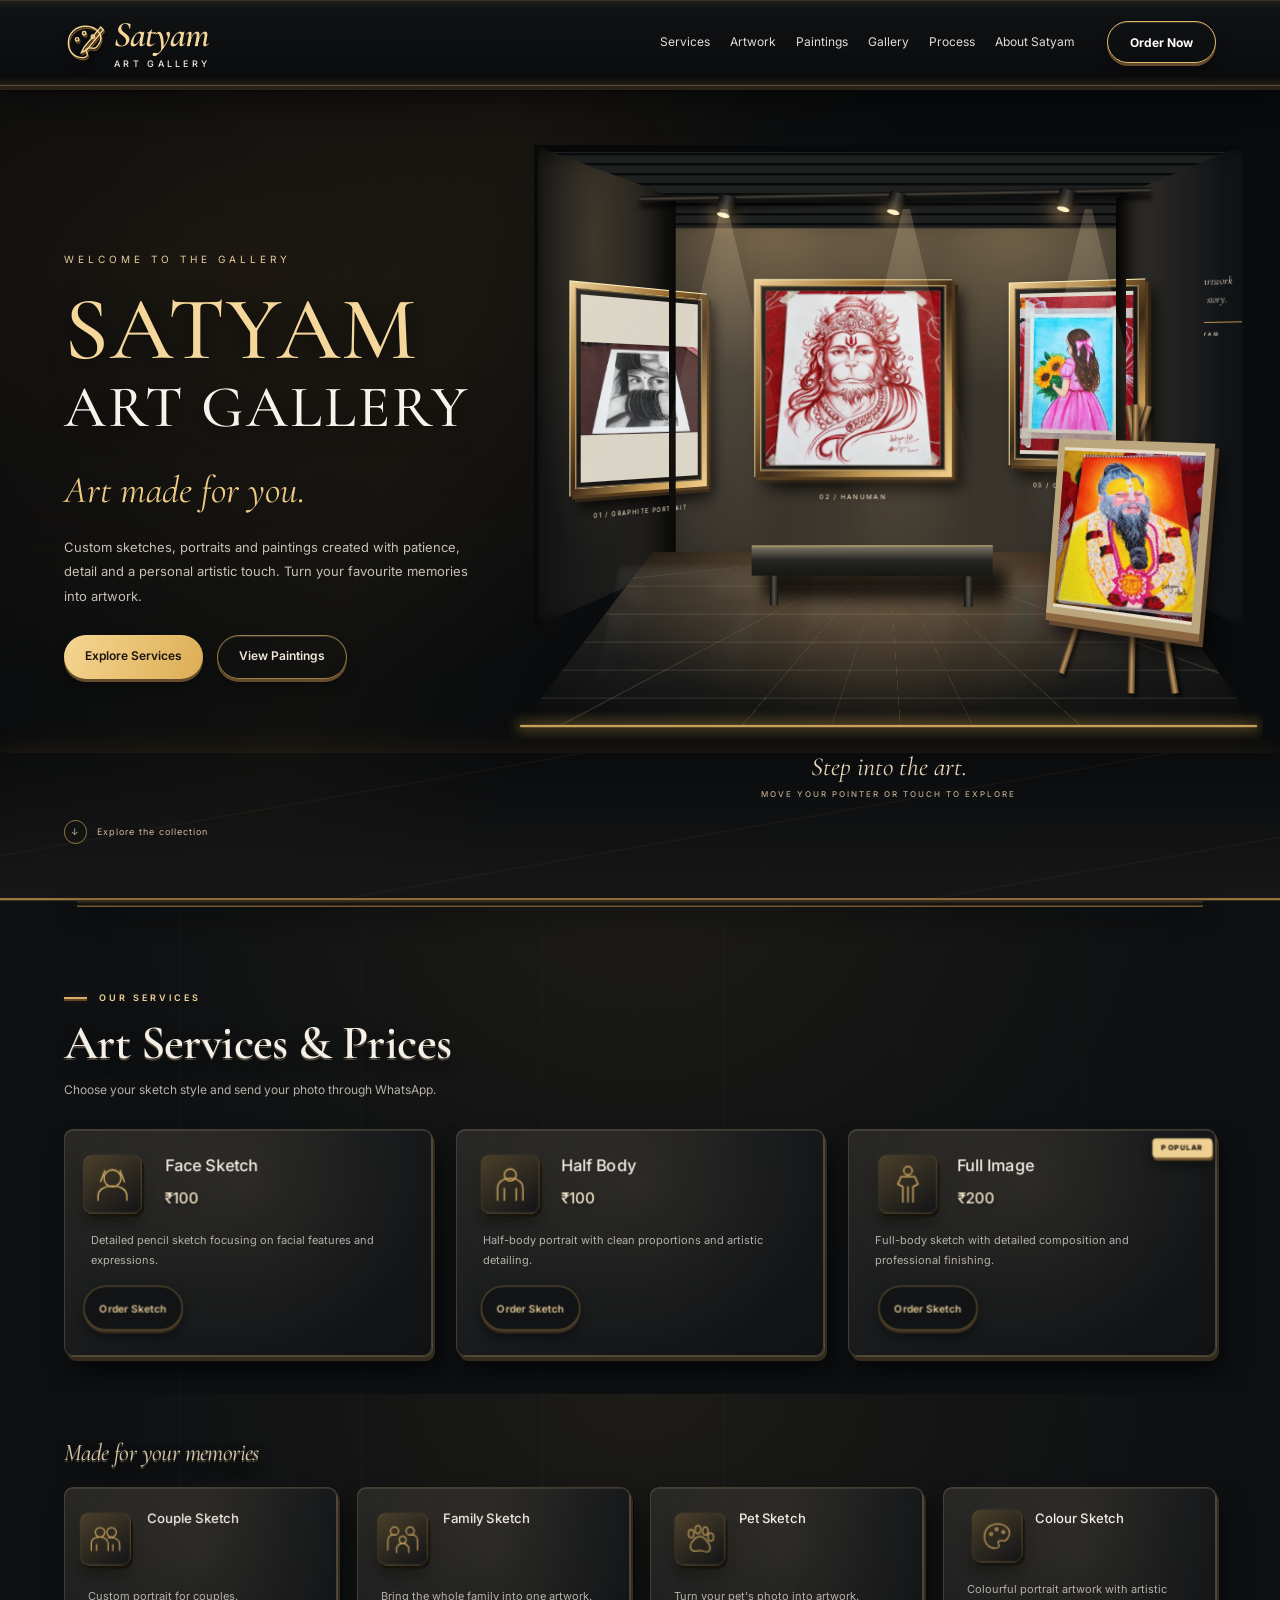
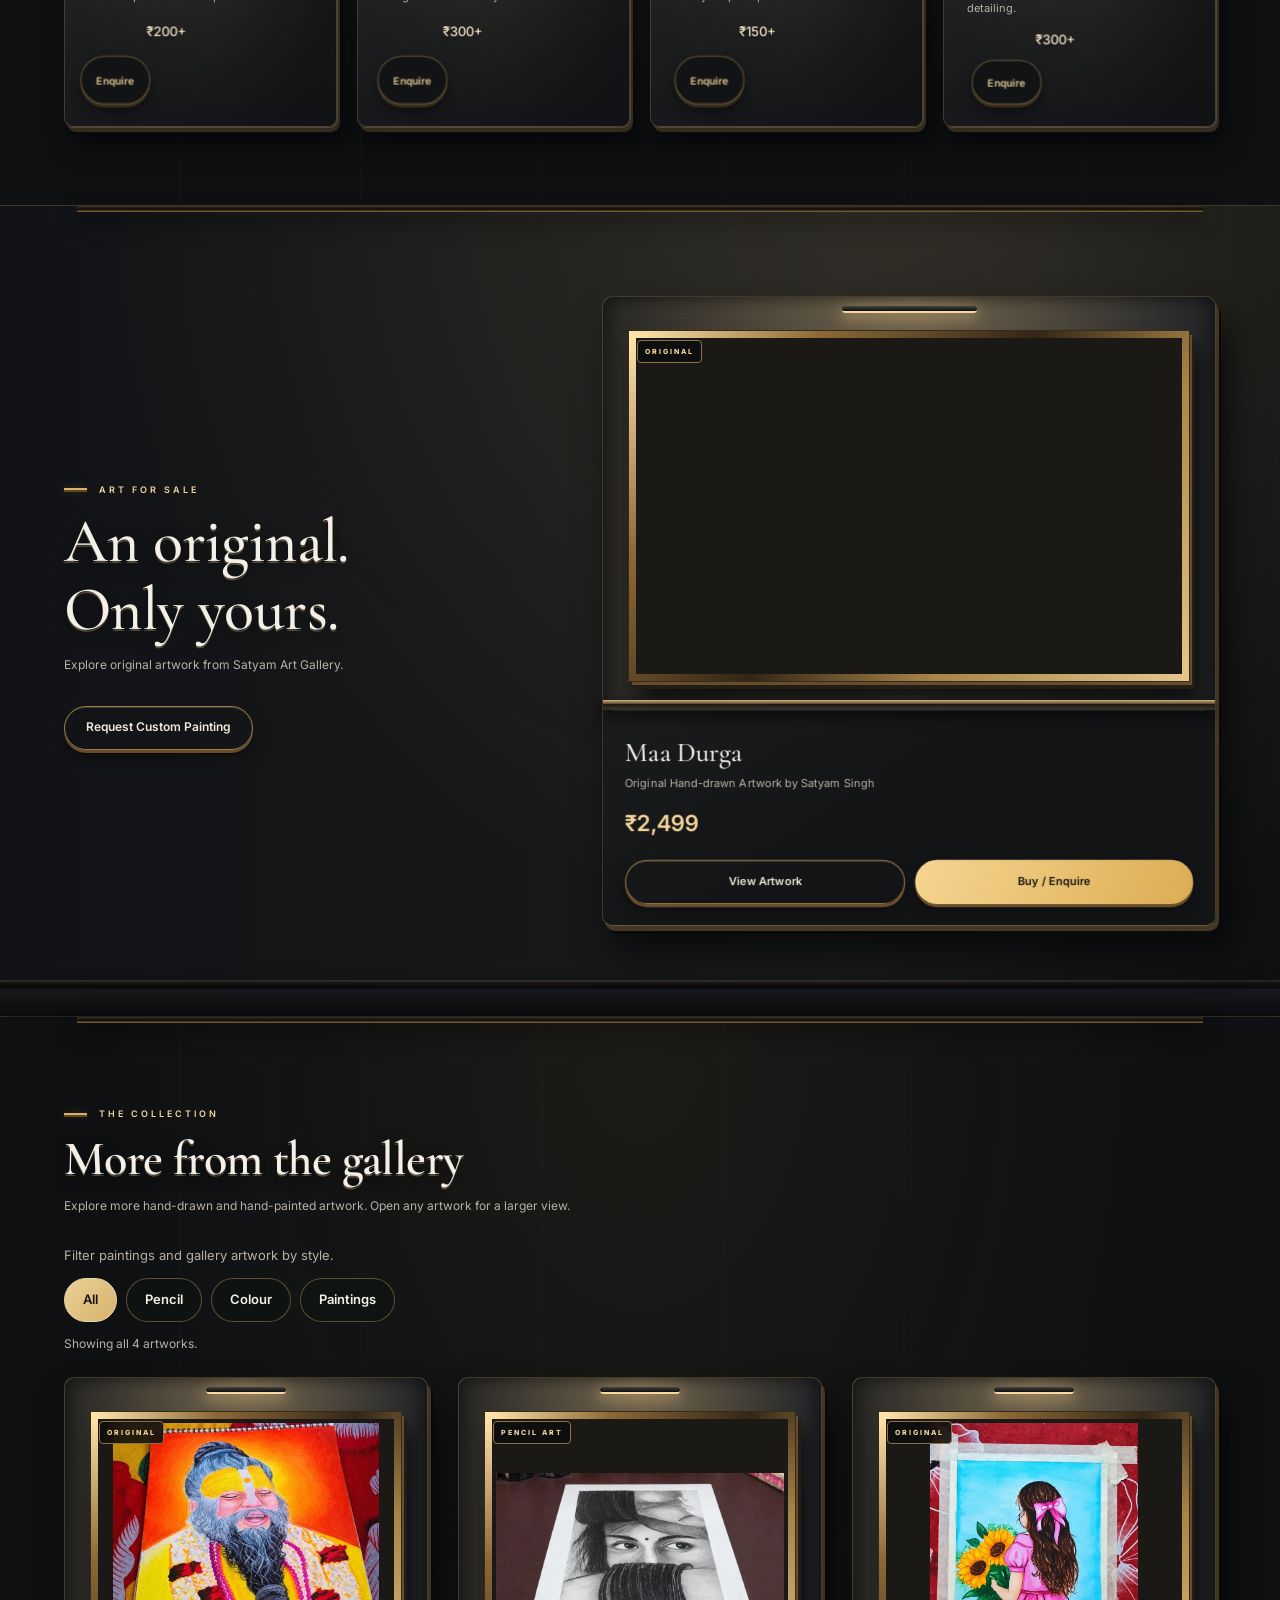
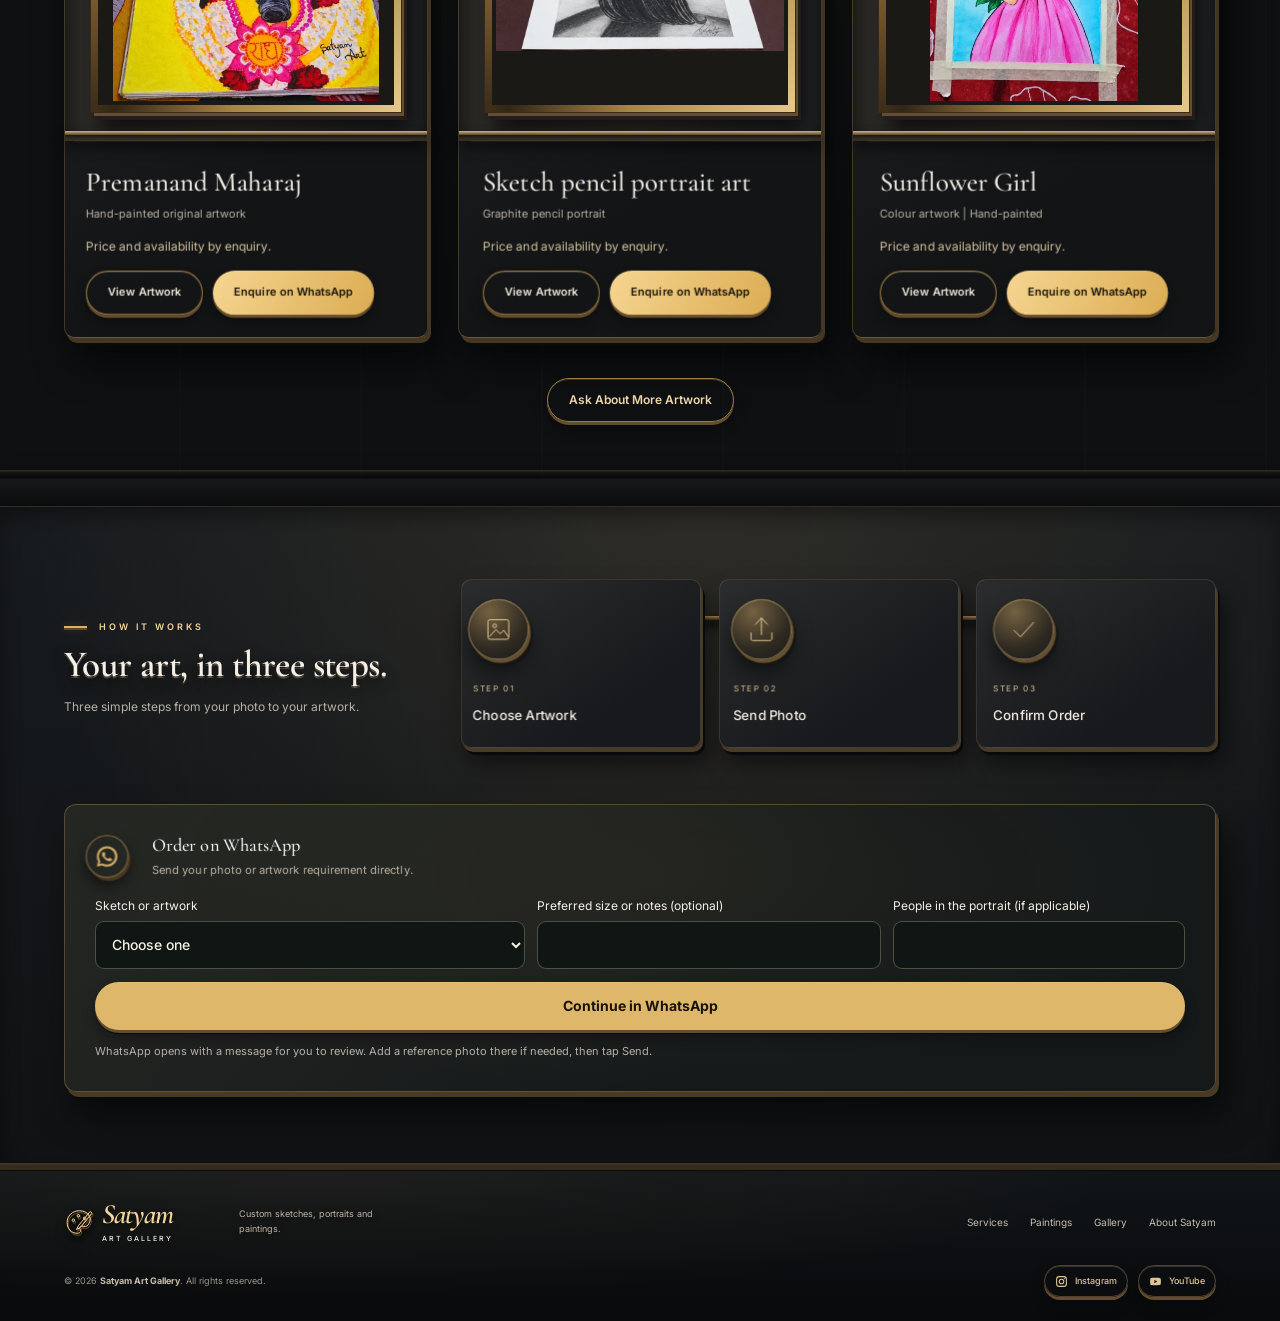
==== commit e2738236: "Add Google site verification meta tag" ====
--- a/index.html
+++ b/index.html
@@ -2,7 +2,7 @@
 
 <html lang="en">
 <head>
-<meta charset="utf-8"/>
+<meta name="google-site-verification" content="ZNaxkym85I1GtSxCgjqtaHDUcxdUb1eAe1yYu9fXNZw" />
 <!-- Decide before first paint: welcome only once in this tab. -->
 <script>
     (function () {
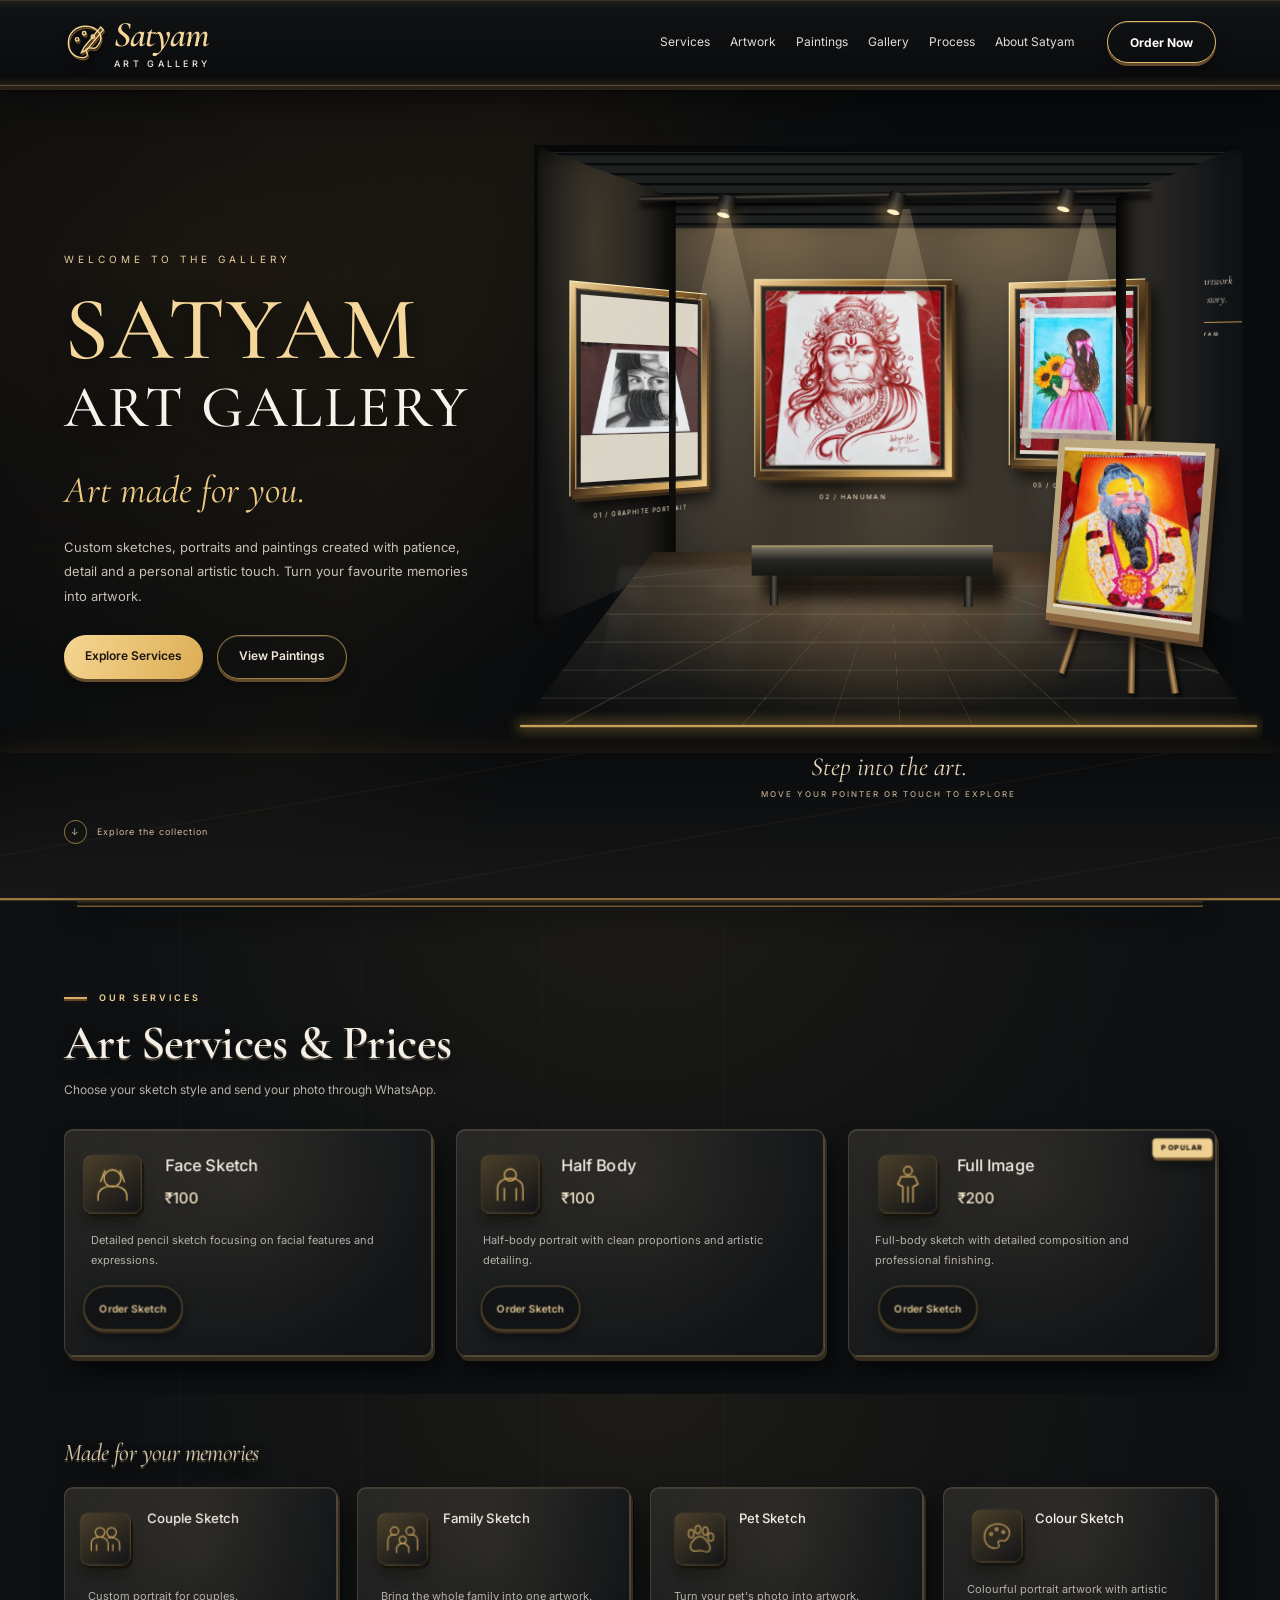
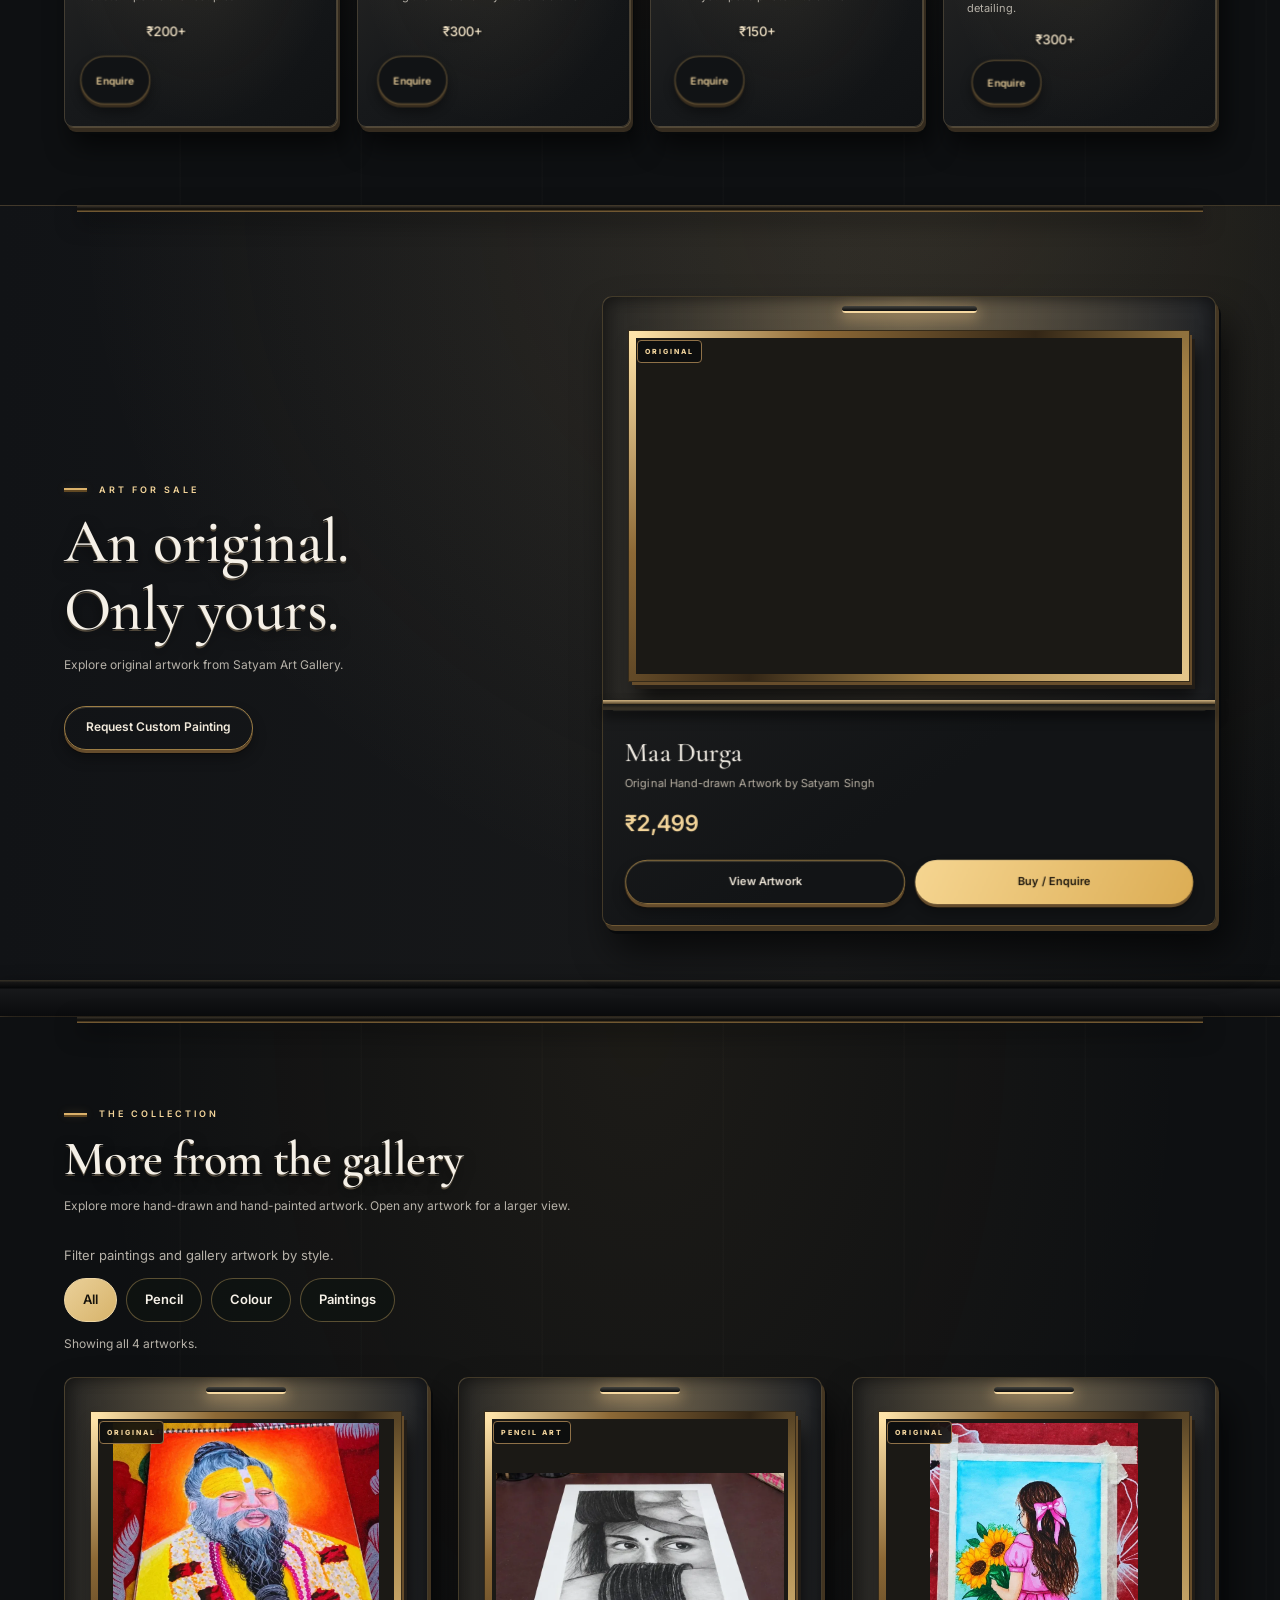
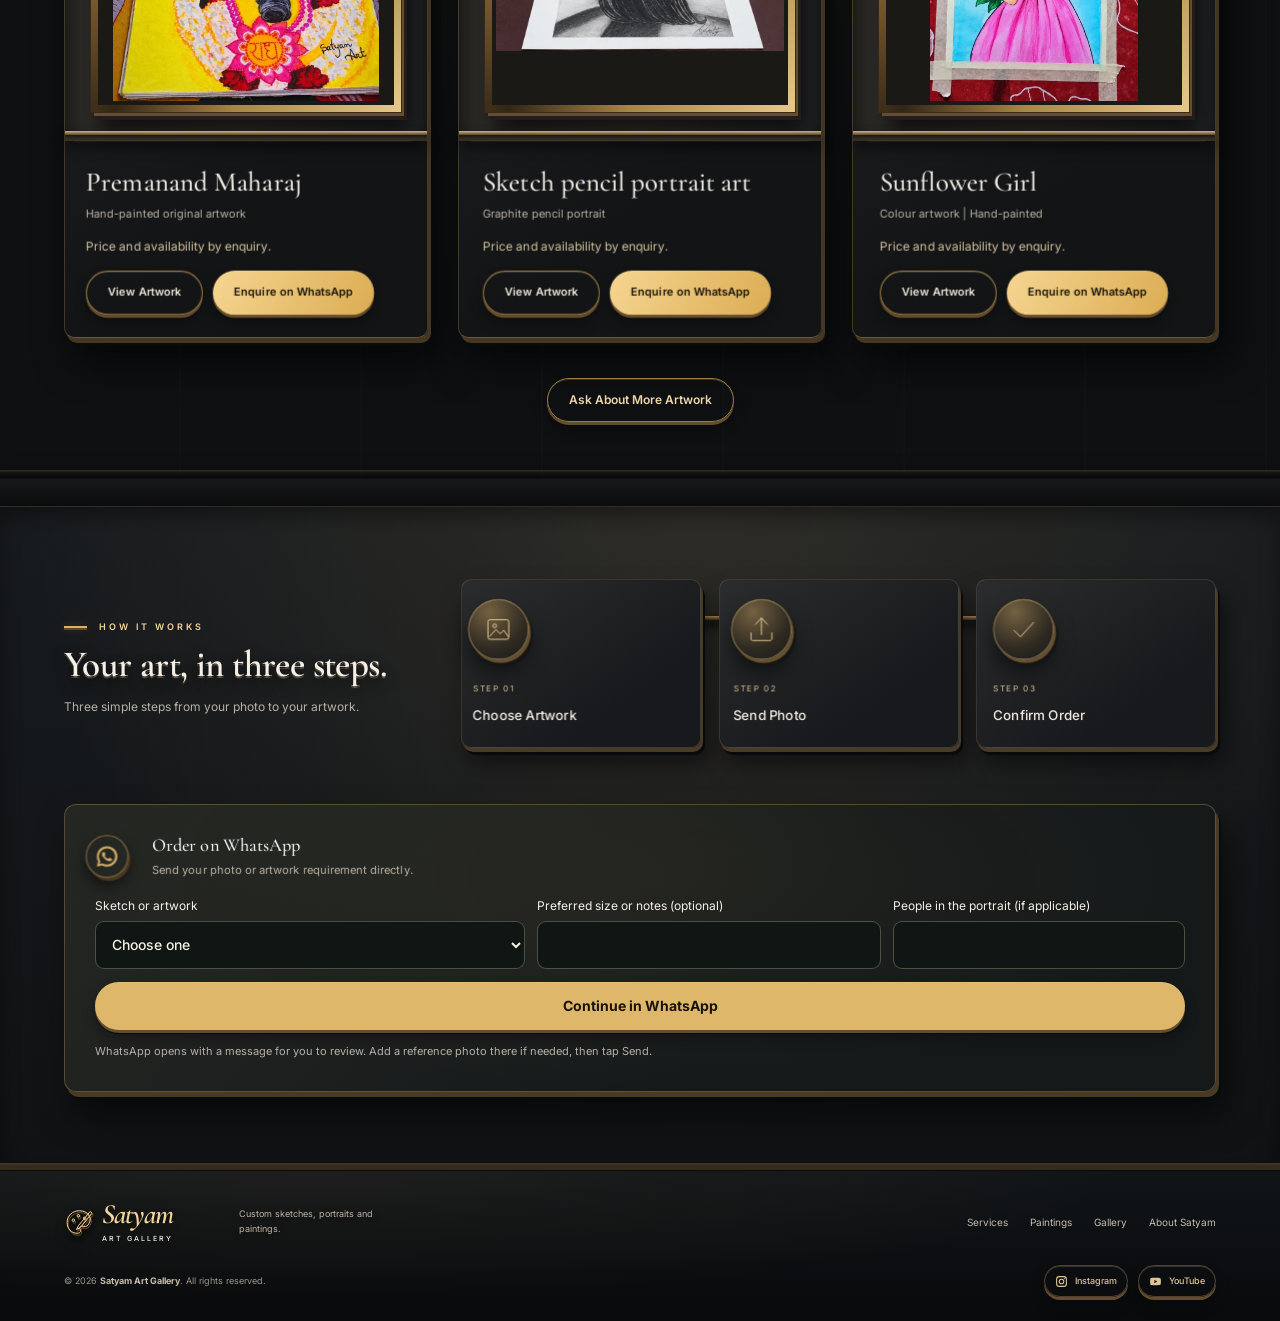
==== commit 3fb859fe: "Improve gallery search metadata and add crawler sitemap" ====
--- a/index.html
+++ b/index.html
@@ -2,6 +2,7 @@
 
 <html lang="en">
 <head>
+<meta charset="utf-8"/>
 <meta name="google-site-verification" content="ZNaxkym85I1GtSxCgjqtaHDUcxdUb1eAe1yYu9fXNZw" />
 <!-- Decide before first paint: welcome only once in this tab. -->
 <script>
@@ -25,8 +26,8 @@
     </script>
 <style>html.skip-welcome #intro { display: none !important; animation: none !important; }</style>
 <meta content="width=device-width, initial-scale=1.0" name="viewport"/>
-<title>Satyam Art Gallery | Custom Art Studio</title>
-<meta content="Satyam Art Gallery - Custom sketches, portraits, paintings and original artwork." name="description"/>
+<title>Satyam Art Gallery | Custom Sketches, Portraits &amp; Paintings</title>
+<meta content="Explore Satyam Art Gallery for custom face, couple, family and pet sketches, colour portraits and original paintings. Enquire about artwork on WhatsApp." name="description"/>
 <link href="https://fonts.googleapis.com" rel="preconnect"/>
 <link crossorigin="" href="https://fonts.gstatic.com" rel="preconnect"/>
 <link href="https://fonts.googleapis.com/css2?family=Cormorant+Garamond:wght@500;600;700&amp;family=Inter:wght@400;500;600;700&amp;family=Space+Grotesk:wght@500;600;700&amp;display=swap" rel="stylesheet"/>
@@ -133,14 +134,44 @@
 </style>
 <link href="https://satyam2026.vercel.app/" rel="canonical"/>
 <meta content="website" property="og:type"/>
-<meta content="Satyam Art Gallery | Custom Art Studio" property="og:title"/>
-<meta content="Custom sketches, portraits, paintings and original artwork." property="og:description"/>
+<meta content="Satyam Art Gallery" property="og:site_name"/>
+<meta name="robots" content="index,follow,max-image-preview:large"/>
+<meta content="Satyam Art Gallery | Custom Sketches, Portraits &amp; Paintings" property="og:title"/>
+<meta content="Explore Satyam Art Gallery for custom face, couple, family and pet sketches, colour portraits and original paintings. Enquire about artwork on WhatsApp." property="og:description"/>
 <meta content="https://satyam2026.vercel.app/" property="og:url"/>
 <meta content="https://satyam2026.vercel.app/art-hanuman.png" property="og:image"/>
 <meta content="Original Hanuman artwork" property="og:image:alt"/>
 <meta content="summary_large_image" name="twitter:card"/>
 <link href="Gallery.css" rel="stylesheet"/><link href="Spatial.css" rel="stylesheet"/><link href="Exhibition.css" rel="stylesheet"/><link href="site-enhancements.css" rel="stylesheet"/>
 <link href="performance.css" rel="stylesheet"/>
+<script type="application/ld+json">
+{
+  "@context": "https://schema.org",
+  "@graph": [
+    {
+      "@type": "WebSite",
+      "@id": "https://satyam2026.vercel.app/#website",
+      "url": "https://satyam2026.vercel.app/",
+      "name": "Satyam Art Gallery",
+      "description": "Explore Satyam Art Gallery for custom face, couple, family and pet sketches, colour portraits and original paintings. Enquire about artwork on WhatsApp.",
+      "inLanguage": "en"
+    },
+    {
+      "@type": "WebPage",
+      "@id": "https://satyam2026.vercel.app/#webpage",
+      "url": "https://satyam2026.vercel.app/",
+      "name": "Satyam Art Gallery | Custom Sketches, Portraits & Paintings",
+      "description": "Explore Satyam Art Gallery for custom face, couple, family and pet sketches, colour portraits and original paintings. Enquire about artwork on WhatsApp.",
+      "isPartOf": {
+        "@id": "https://satyam2026.vercel.app/#website"
+      },
+      "about": {
+        "@id": "https://satyam2026.vercel.app/About.html#artist"
+      }
+    }
+  ]
+}
+</script>
 </head>
 <body>
 <a class="skip-link" href="#main-content">Skip to main content</a>
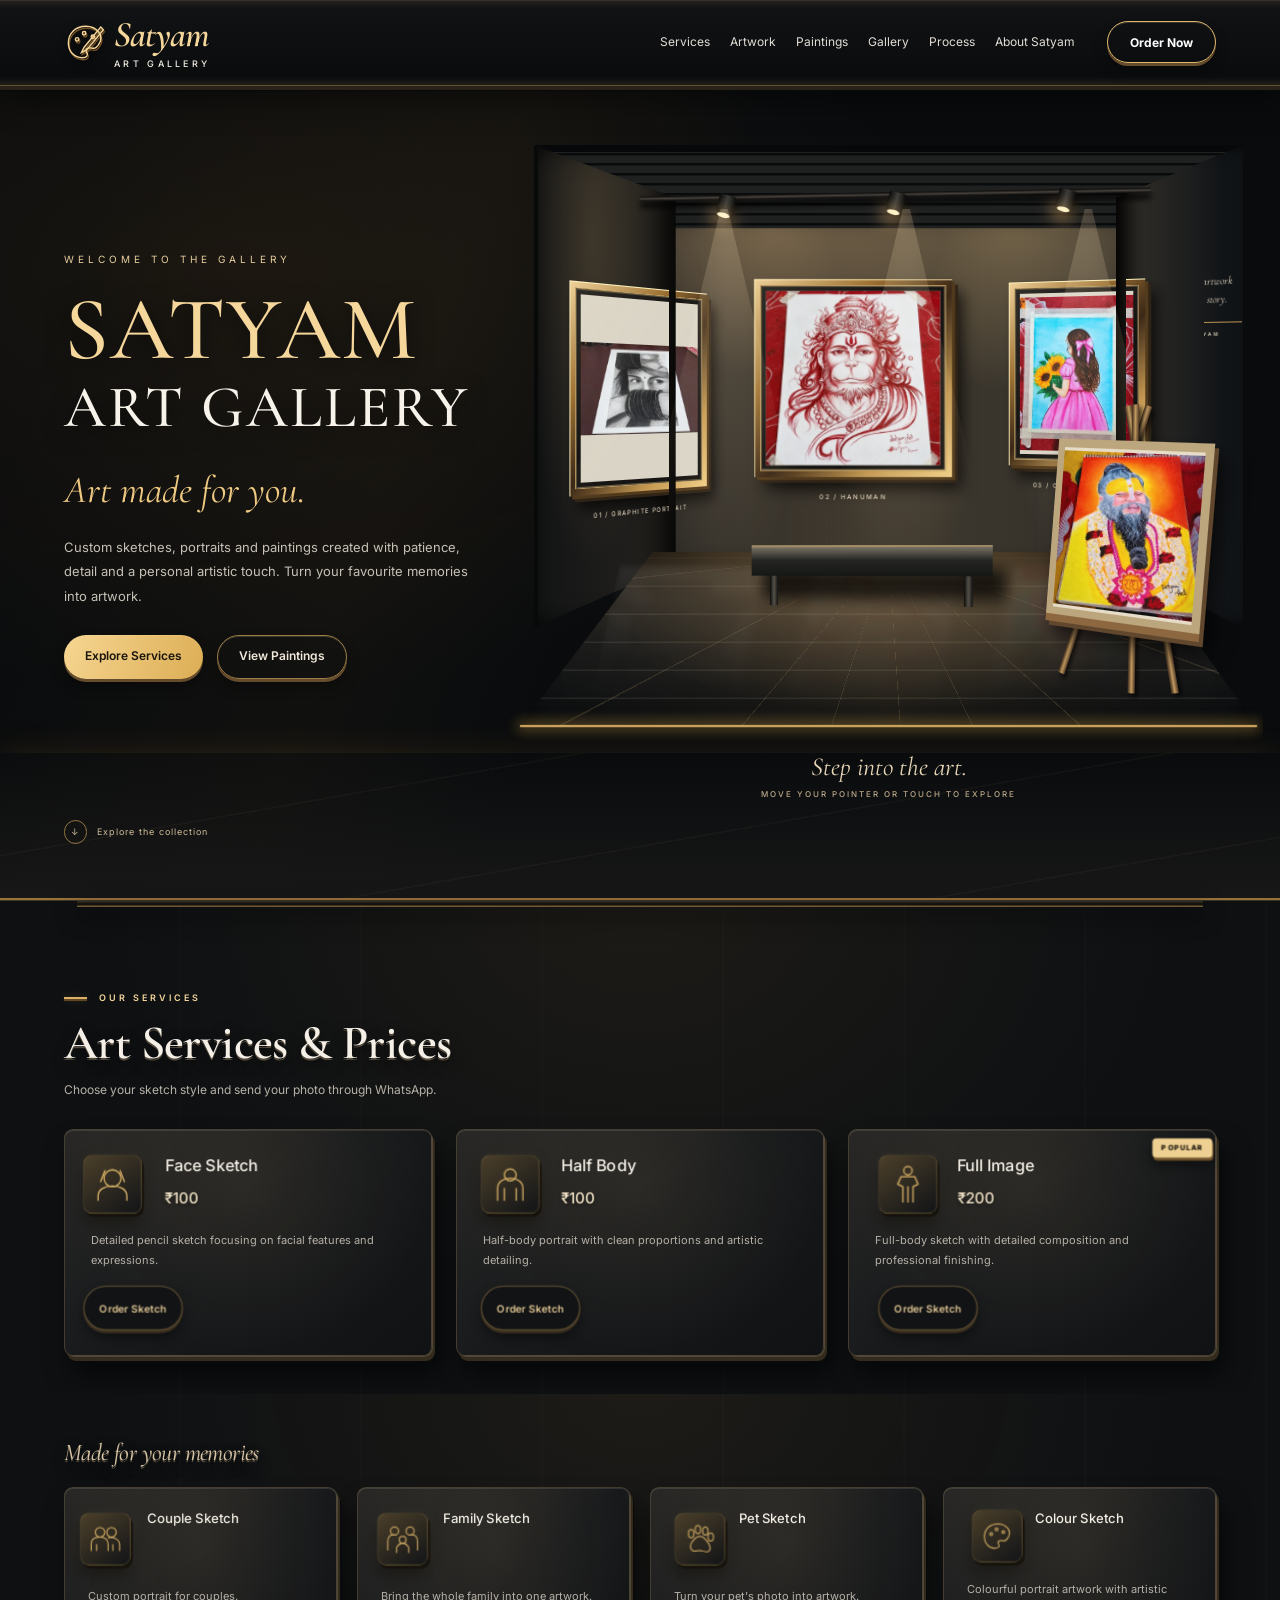
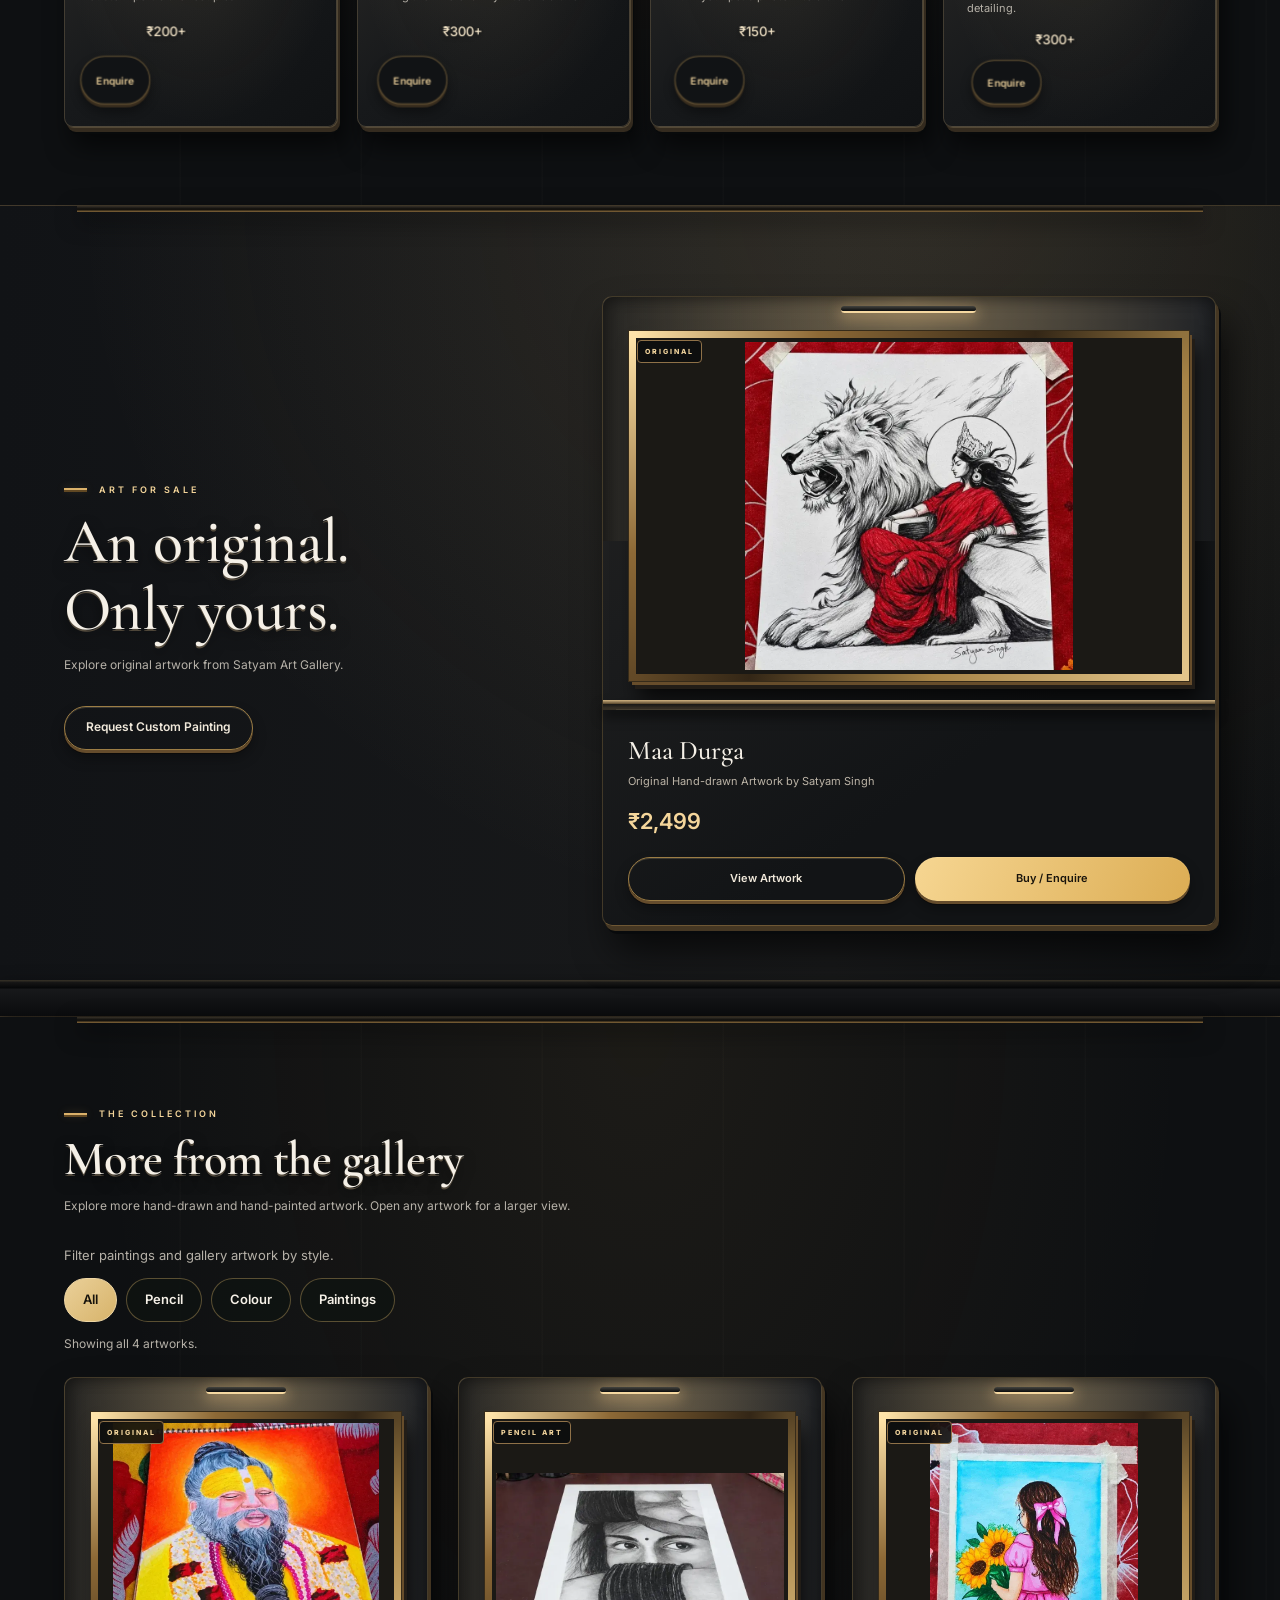
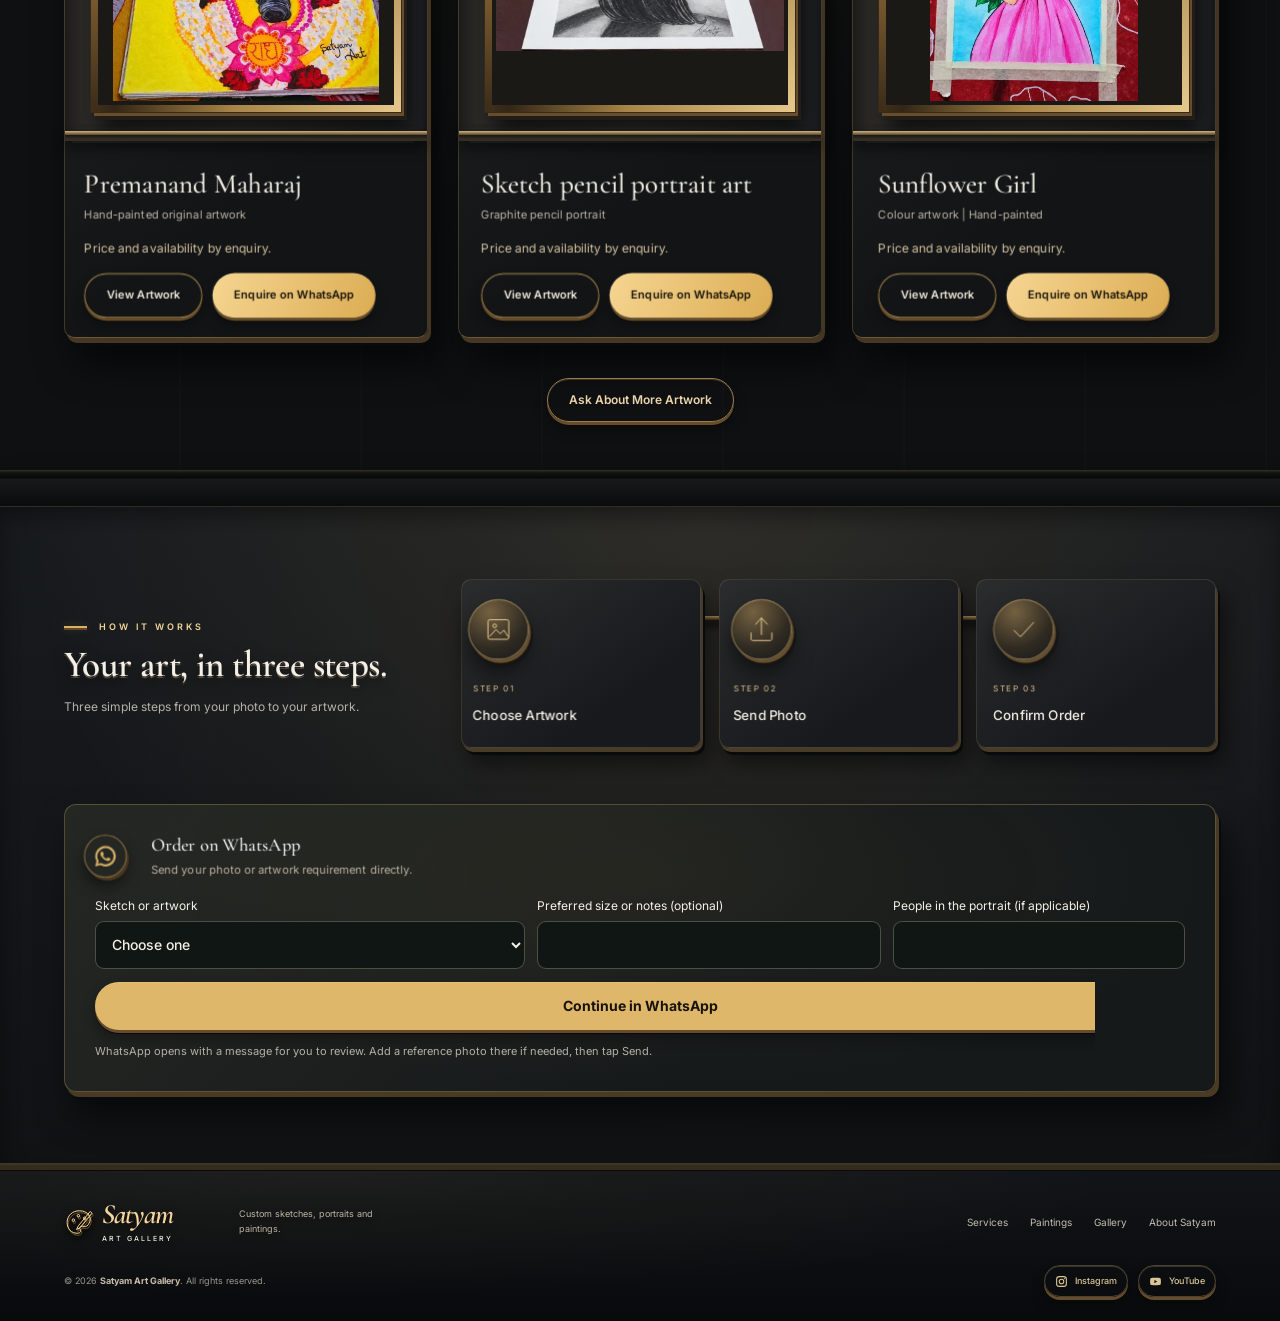
==== commit f66a7833: "Add photo icon for failed gallery images" ====
--- a/index.html
+++ b/index.html
@@ -172,6 +172,8 @@
   ]
 }
 </script>
+    <link rel="stylesheet" href="image-fallback.css"/>
+    <script src="image-fallback.js" defer></script>
 </head>
 <body>
 <a class="skip-link" href="#main-content">Skip to main content</a>
--- a/site-enhancements.css
+++ b/site-enhancements.css
@@ -53,3 +53,24 @@
 #order .wa-enquiry-form .wa-button { margin-left: 0; max-width: 100%; box-sizing: border-box; }
 .wa-enquiry-fields label { min-width: 0; }
 .wa-enquiry-fields input, .wa-enquiry-fields select { box-sizing: border-box; }
+
+/* Keep the featured service badge separate from its action on phones. */
+@media (max-width: 600px) {
+    #services .card:has(> .popular) > .popular {
+        position: static;
+        grid-column: 3;
+        grid-row: 1;
+        justify-self: end;
+        align-self: center;
+        transform: none;
+        white-space: nowrap;
+    }
+
+    #services .card:has(> .popular) > .btn {
+        grid-column: 3;
+        grid-row: 2;
+        justify-self: end;
+        align-self: center;
+        white-space: nowrap;
+    }
+}
--- a/image-fallback.css
+++ b/image-fallback.css
@@ -0,0 +1,9 @@
+/* Preserve each image's layout box while giving failed sources a local photo glyph. */
+img.gallery-image-fallback,
+img.gallery-image-fallback-unavailable {
+    background-color: #171615;
+    background-position: center;
+    background-repeat: no-repeat;
+    background-size: contain;
+    object-fit: contain !important;
+}
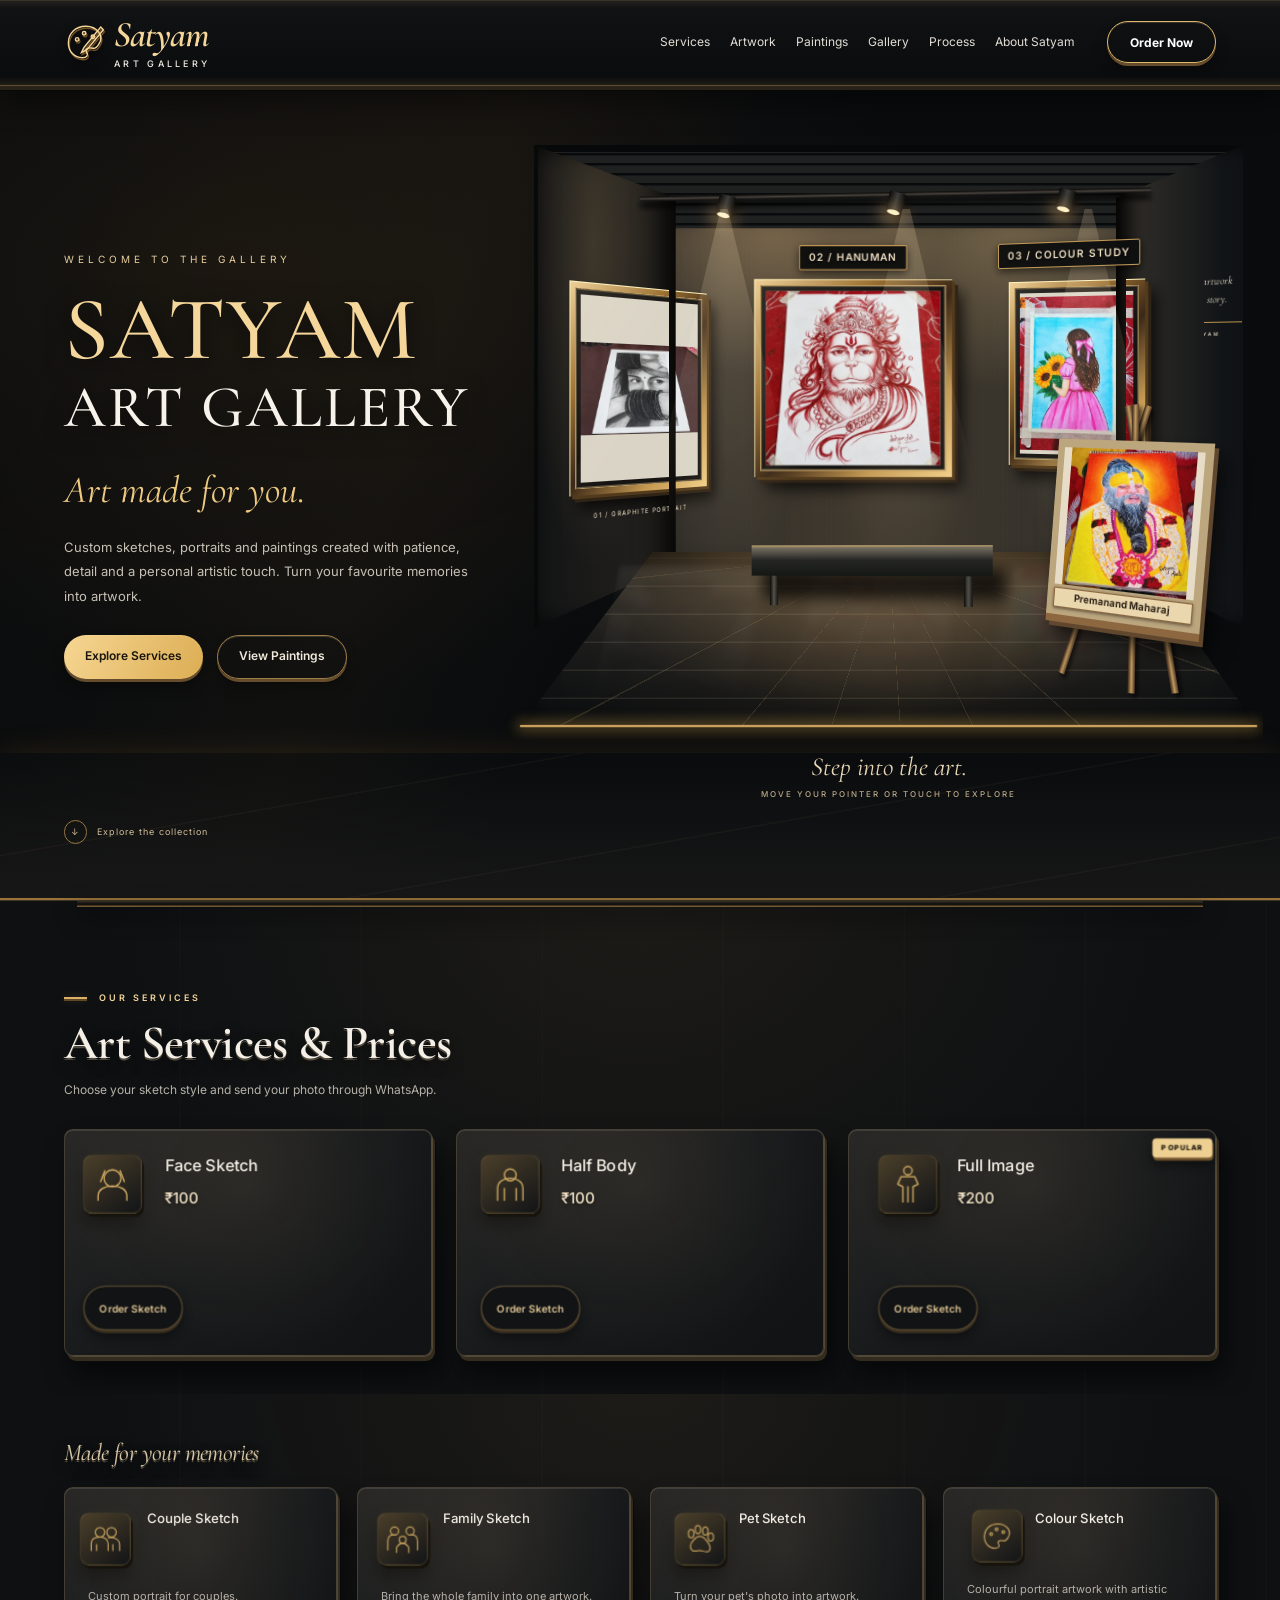
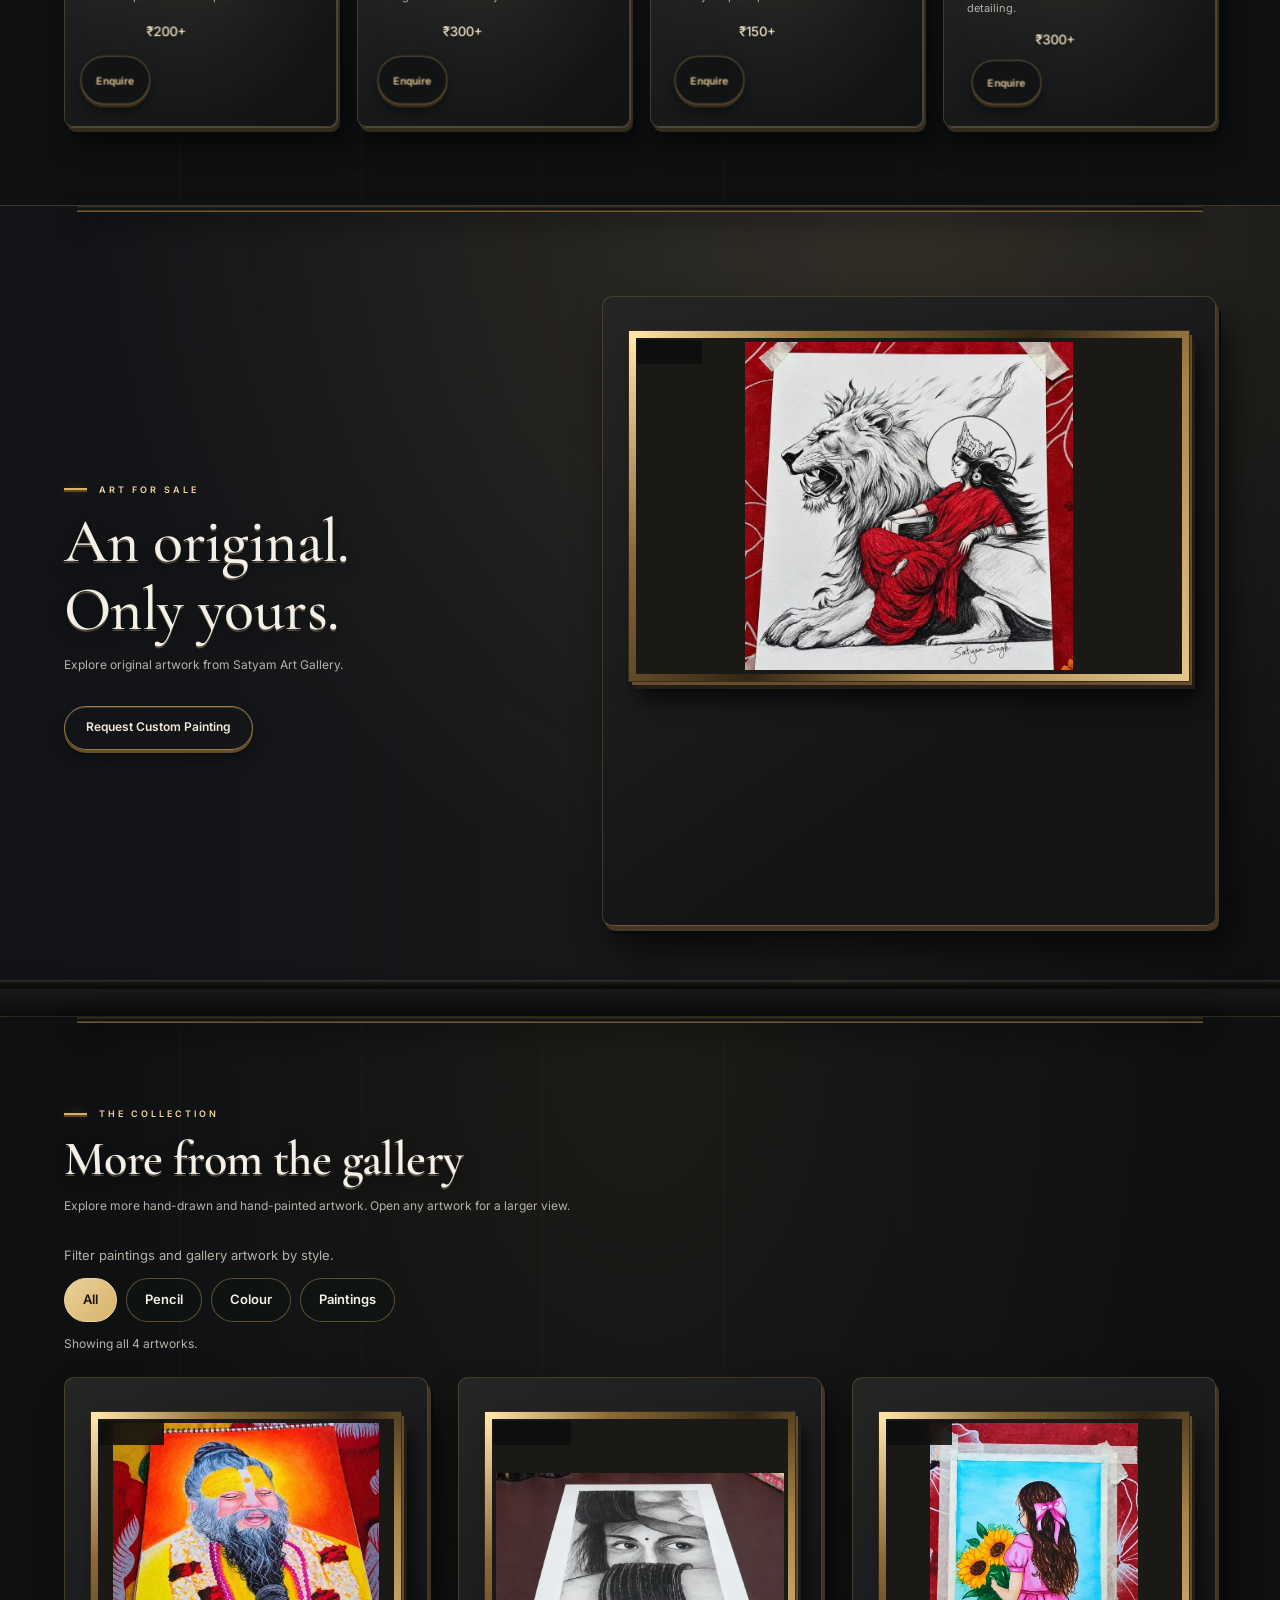
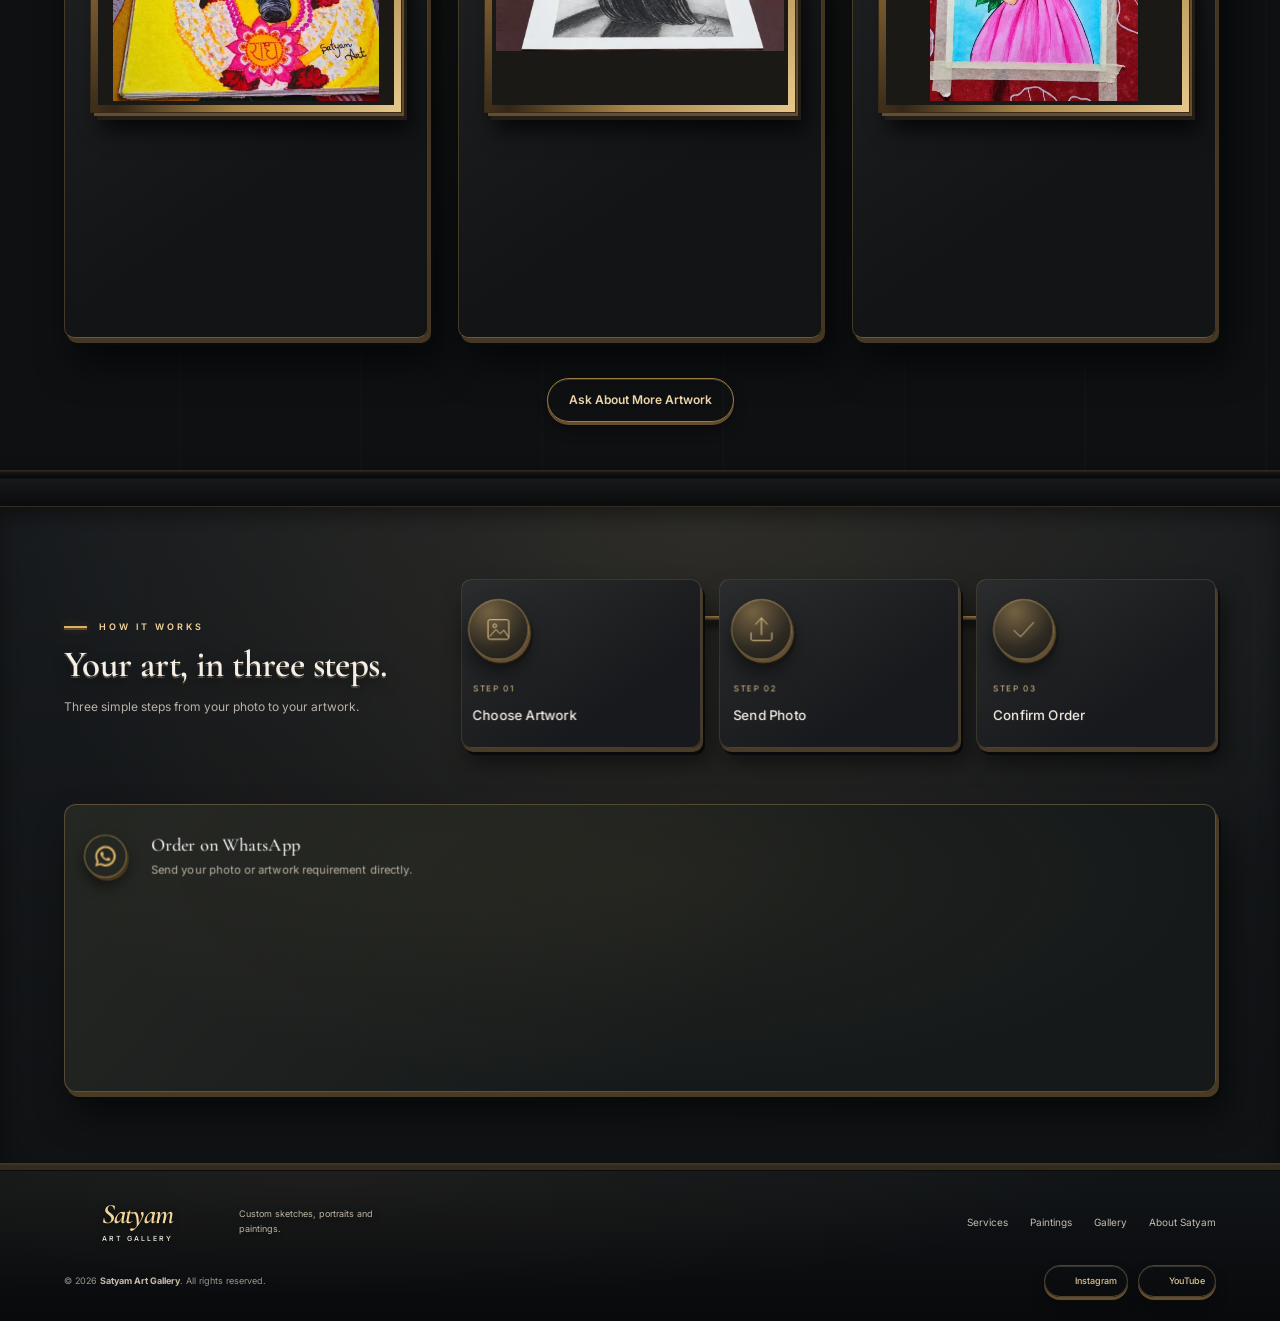
==== commit 265474ee: "Make hero artwork captions readable on desktop" ====
--- a/index.html
+++ b/index.html
@@ -264,7 +264,7 @@
 <figure class="exhibit exhibit-right"><div class="frame-depth"><img decoding="async" alt="Girl with sunflowers artwork" class="hero-image" data-full-image="art-sunflower-girl.png" height="1536" loading="eager" src="art-sunflower-girl.webp" width="1150" srcset="art-sunflower-girl-mobile.webp 749w, art-sunflower-girl.webp 749w" sizes="(max-width: 600px) 88vw, 600px"/></div><figcaption>03 / COLOUR STUDY</figcaption></figure>
 <div class="room-reflections" aria-hidden="true"><img decoding="async" src="art-portrait.webp" alt="" srcset="art-portrait-mobile.webp 800w, art-portrait.webp 1000w" sizes="(max-width: 600px) 88vw, 600px"/><img decoding="async" src="art-hanuman.webp" alt="" srcset="art-hanuman-mobile.webp 800w, art-hanuman.webp 1000w" sizes="(max-width: 600px) 88vw, 600px"/><img decoding="async" src="art-sunflower-girl.webp" alt="" srcset="art-sunflower-girl-mobile.webp 749w, art-sunflower-girl.webp 749w" sizes="(max-width: 600px) 88vw, 600px"/></div>
 <div class="gallery-bench" aria-hidden="true"><span></span></div>
-<div class="room-easel" aria-hidden="true"><i></i><b></b><span></span><div class="easel-canvas"><img decoding="async" src="art-guru.webp" alt="" srcset="art-guru-mobile.webp 800w, art-guru.webp 958w" sizes="(max-width: 600px) 88vw, 600px"/></div></div>
+<div class="room-easel"><i aria-hidden="true"></i><b aria-hidden="true"></b><span aria-hidden="true"></span><div class="easel-canvas"><img decoding="async" src="art-guru.webp" alt="Premanand Maharaj artwork" srcset="art-guru-mobile.webp 800w, art-guru.webp 958w" sizes="(max-width: 600px) 88vw, 600px"/><p class="easel-caption">Premanand Maharaj</p></div></div>
 <div class="room-inscription" aria-hidden="true">Every artwork<br/>tells a story.<span>SATYAM</span></div>
 <div class="room-threshold" aria-hidden="true"></div>
 </div></div>
--- a/Spatial.css
+++ b/Spatial.css
@@ -69,3 +69,11 @@
 @media(max-width:600px){.room-inscription{display:none}}
 /* Decorative planes never intercept an original artwork's preview target. */
 .room-stage{pointer-events:none}.room-stage .hero-image{pointer-events:auto}
+/* Keep the hero artwork titles above the frames, clear of the foreground easel. */
+@media(min-width:851px){
+.exhibit-centre figcaption,.exhibit-right figcaption{position:absolute;top:-34px;left:50%;z-index:20;transform:translateX(-50%) translateZ(35px);width:max-content;max-width:calc(100% + 60px);margin:0;padding:5px 9px;border:1px solid #c39a56;border-radius:2px;background:rgba(13,14,14,.96);box-shadow:0 3px 8px #0009;color:#f4e4c7;font:600 clamp(10px,.8vw,12px)/1.3 Inter,sans-serif;letter-spacing:.08em;text-align:center;white-space:nowrap;text-shadow:0 1px 2px #000}
+.easel-canvas{box-sizing:border-box;display:flex;flex-direction:column;gap:3px;padding:4%}
+.easel-canvas img{display:block;flex:1 1 auto;width:100%;height:auto;min-height:0}
+.easel-canvas .easel-caption{flex:0 0 auto;margin:0;padding:3px 2px;border:1px solid #8b6740;background:#ead7ad;color:#2c2116;text-align:center;font:700 clamp(8px,.75vw,10px)/1.1 Inter,sans-serif;letter-spacing:0;white-space:nowrap;text-shadow:none;box-shadow:0 1px 3px #0008}
+}
+@media(max-width:850px){.easel-canvas .easel-caption{display:none}}
--- a/image-fallback.css
+++ b/image-fallback.css
@@ -7,3 +7,18 @@
     background-size: contain;
     object-fit: contain !important;
 }
+
+.gallery-image-fallback-wrapper {
+    overflow: hidden;
+    vertical-align: middle;
+}
+
+.gallery-image-fallback-vector {
+    position: absolute;
+    inset: 0;
+    display: block;
+    width: 100%;
+    height: 100%;
+    background: #171615;
+    pointer-events: none;
+}
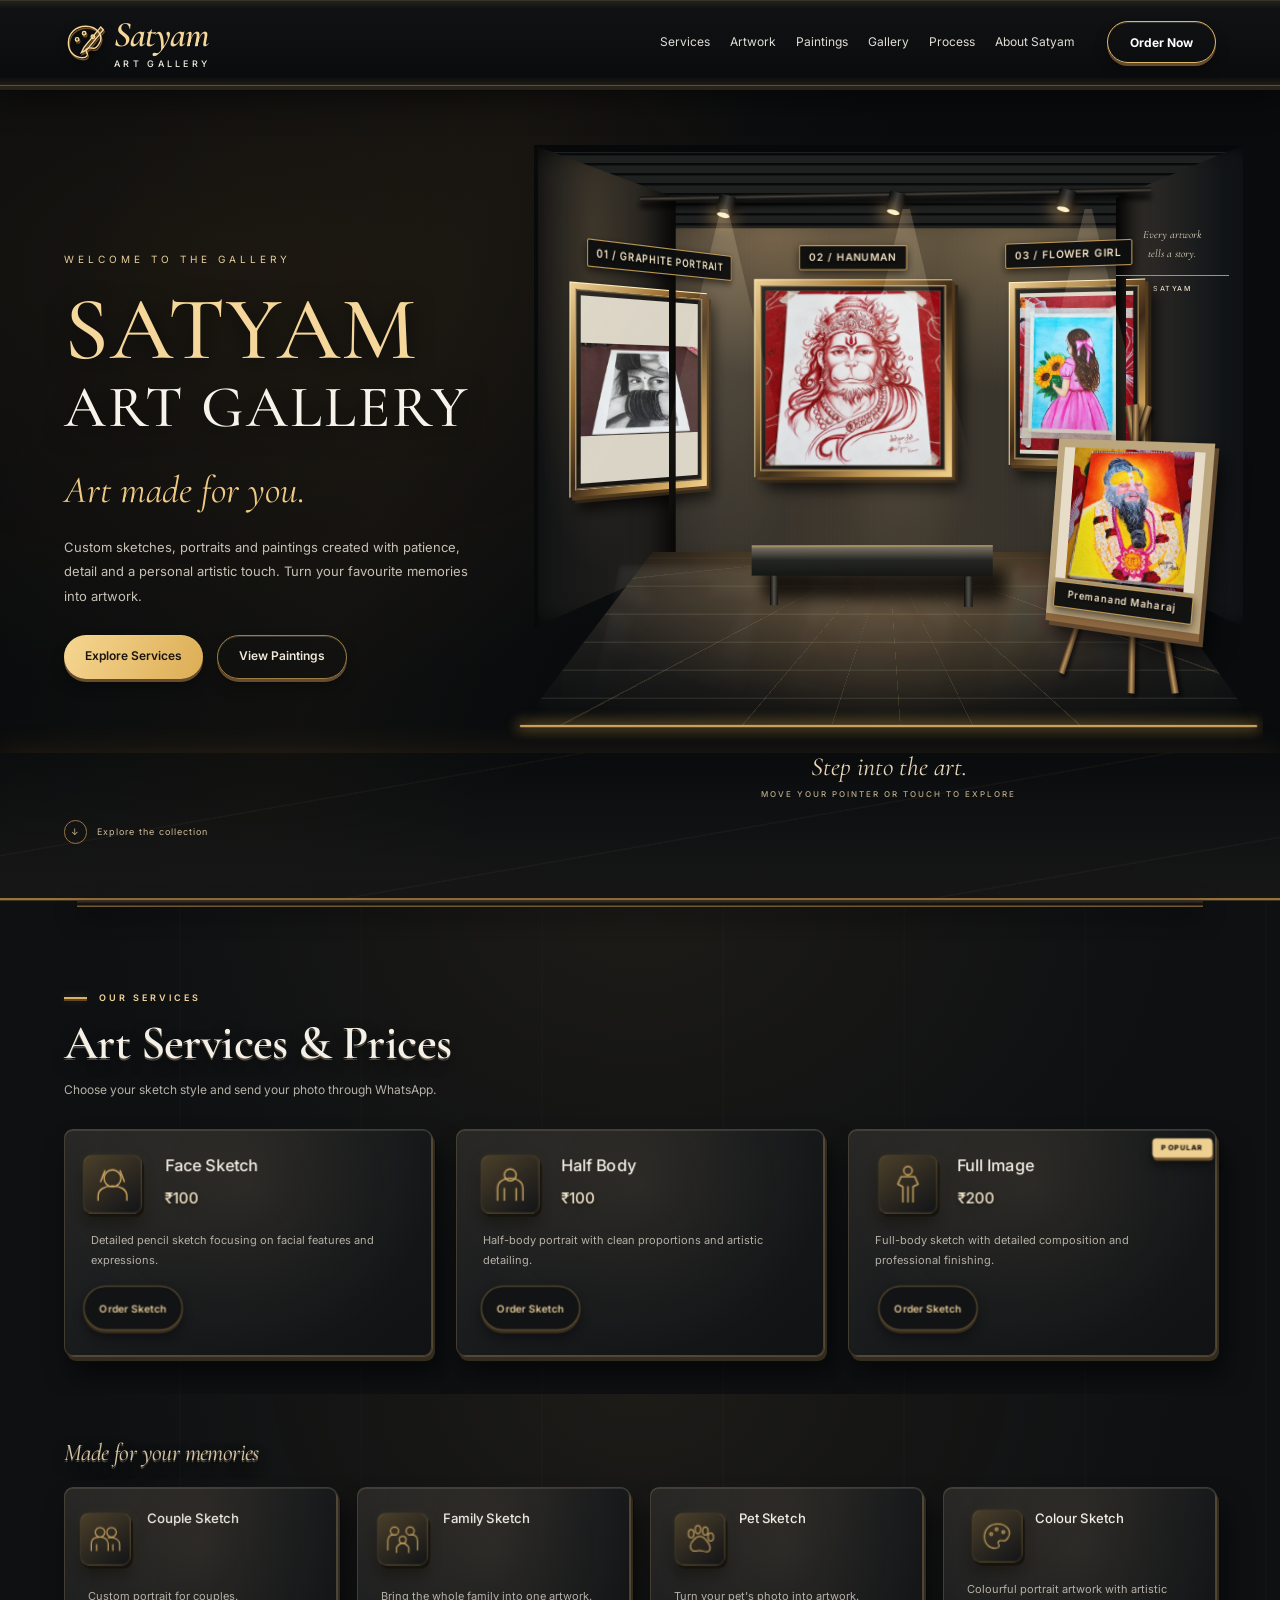
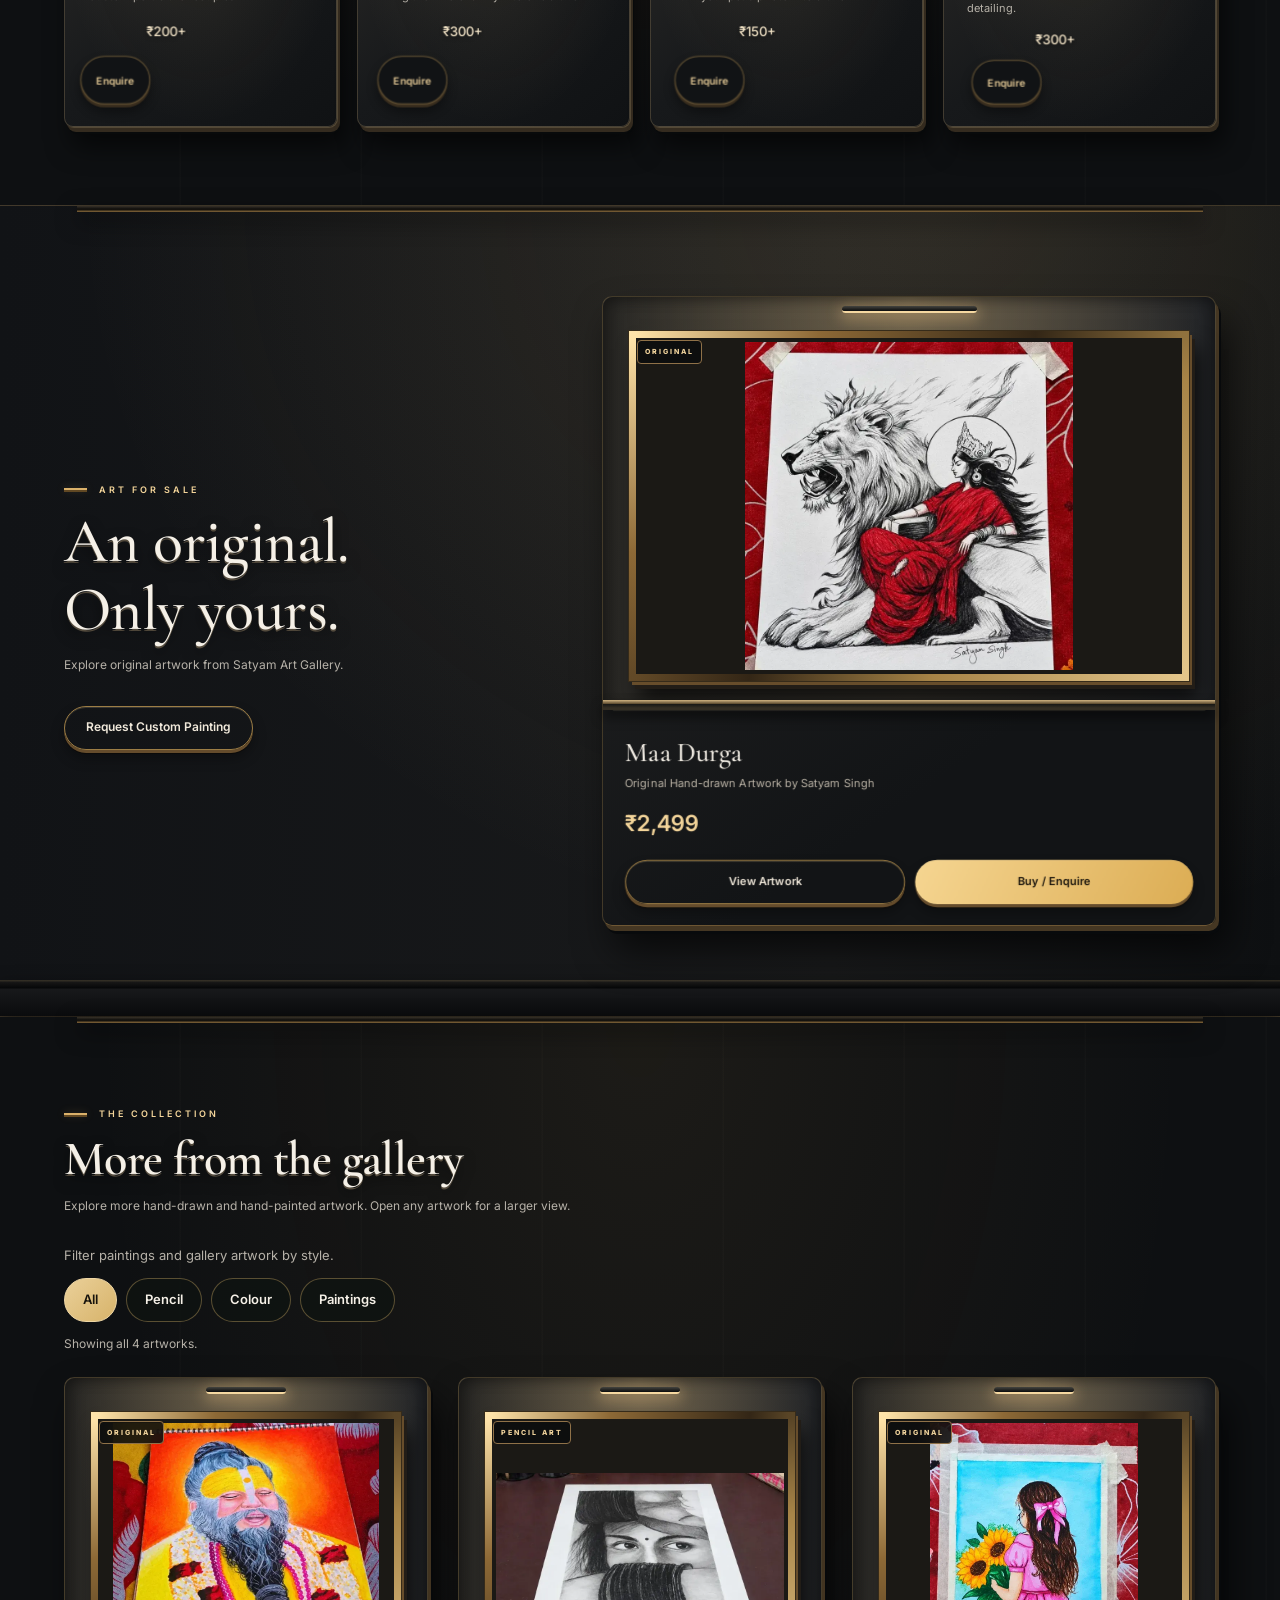
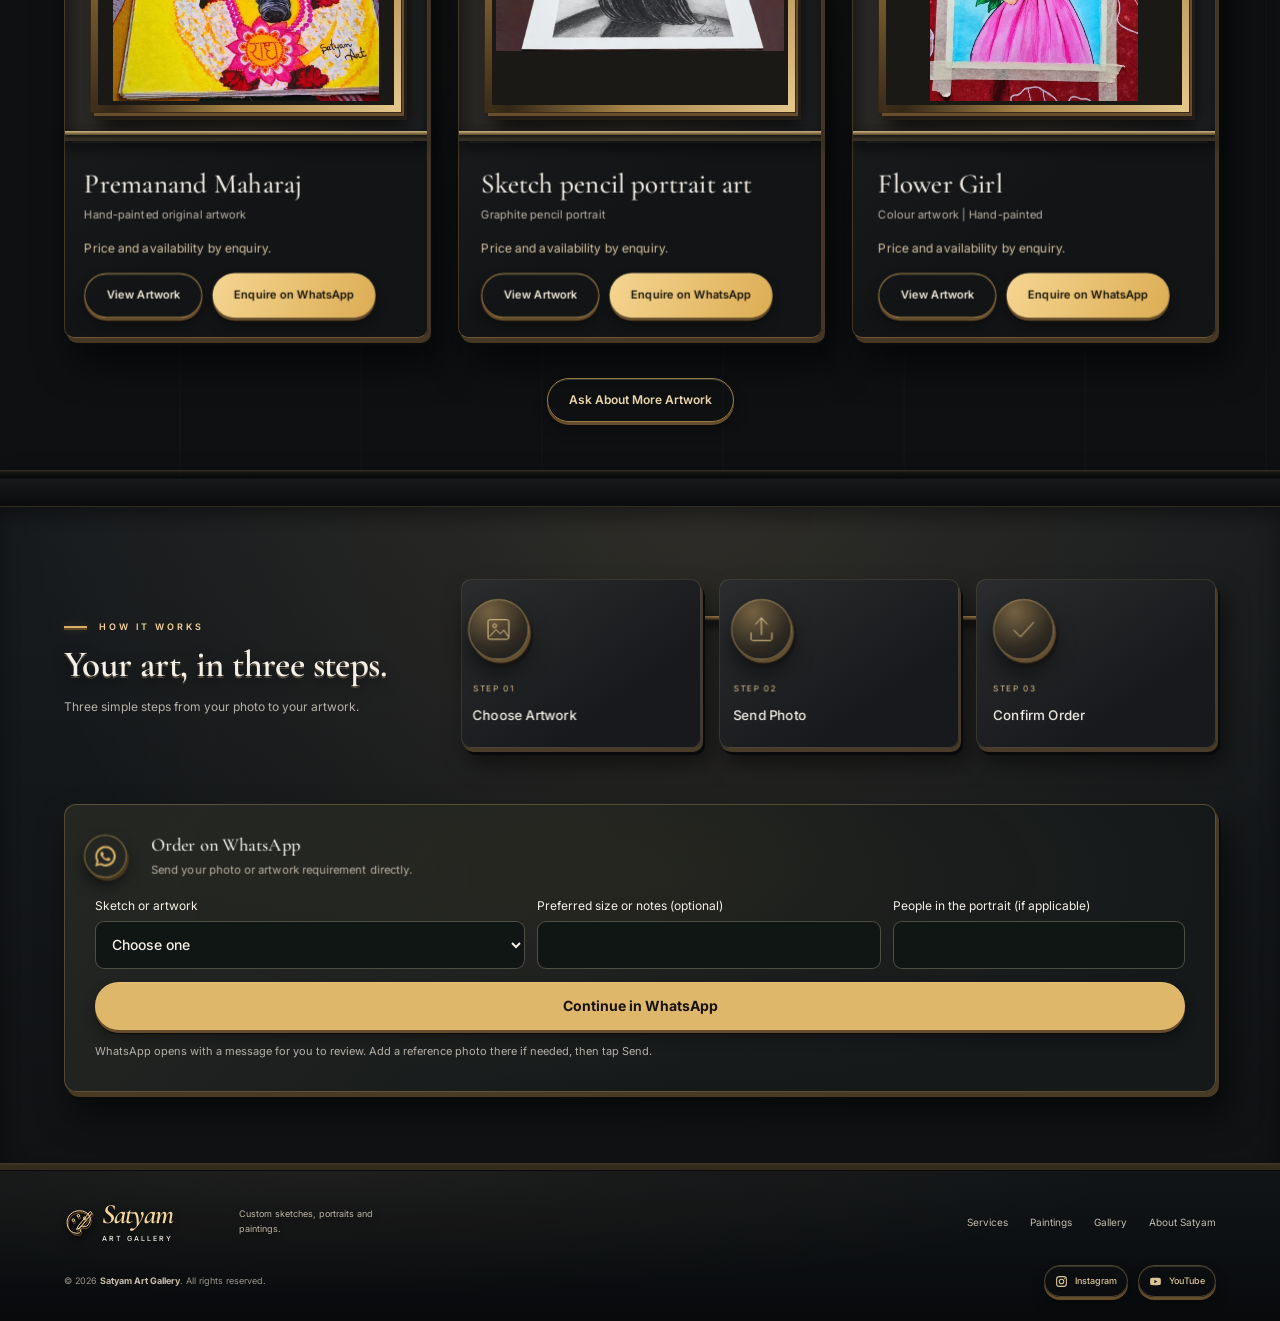
==== commit 681f0462: "Fix gallery labels and desktop inscription clipping" ====
--- a/index.html
+++ b/index.html
@@ -261,7 +261,7 @@
 <div class="room-beams" aria-hidden="true"><i></i><i></i><i></i></div>
 <figure class="exhibit exhibit-left"><div class="frame-depth"><img decoding="async" alt="Pencil portrait artwork" class="hero-image" data-full-image="art-portrait.jpg" height="952" loading="eager" src="art-portrait.webp" width="1536" srcset="art-portrait-mobile.webp 800w, art-portrait.webp 1000w" sizes="(max-width: 600px) 88vw, 600px"/></div><figcaption>01 / GRAPHITE PORTRAIT</figcaption></figure>
 <figure class="exhibit exhibit-centre"><div class="frame-depth"><img decoding="async" alt="Original Hanuman artwork by Satyam Art Gallery" class="hero-image" data-full-image="art-hanuman.png" fetchpriority="high" height="1536" src="art-hanuman.webp" width="1536" srcset="art-hanuman-mobile.webp 800w, art-hanuman.webp 1000w" sizes="(max-width: 600px) 88vw, 600px"/></div><figcaption>02 / HANUMAN</figcaption></figure>
-<figure class="exhibit exhibit-right"><div class="frame-depth"><img decoding="async" alt="Girl with sunflowers artwork" class="hero-image" data-full-image="art-sunflower-girl.png" height="1536" loading="eager" src="art-sunflower-girl.webp" width="1150" srcset="art-sunflower-girl-mobile.webp 749w, art-sunflower-girl.webp 749w" sizes="(max-width: 600px) 88vw, 600px"/></div><figcaption>03 / COLOUR STUDY</figcaption></figure>
+<figure class="exhibit exhibit-right"><div class="frame-depth"><img decoding="async" alt="Girl with sunflowers artwork" class="hero-image" data-full-image="art-sunflower-girl.png" height="1536" loading="eager" src="art-sunflower-girl.webp" width="1150" srcset="art-sunflower-girl-mobile.webp 749w, art-sunflower-girl.webp 749w" sizes="(max-width: 600px) 88vw, 600px"/></div><figcaption>03 / FLOWER GIRL</figcaption></figure>
 <div class="room-reflections" aria-hidden="true"><img decoding="async" src="art-portrait.webp" alt="" srcset="art-portrait-mobile.webp 800w, art-portrait.webp 1000w" sizes="(max-width: 600px) 88vw, 600px"/><img decoding="async" src="art-hanuman.webp" alt="" srcset="art-hanuman-mobile.webp 800w, art-hanuman.webp 1000w" sizes="(max-width: 600px) 88vw, 600px"/><img decoding="async" src="art-sunflower-girl.webp" alt="" srcset="art-sunflower-girl-mobile.webp 749w, art-sunflower-girl.webp 749w" sizes="(max-width: 600px) 88vw, 600px"/></div>
 <div class="gallery-bench" aria-hidden="true"><span></span></div>
 <div class="room-easel"><i aria-hidden="true"></i><b aria-hidden="true"></b><span aria-hidden="true"></span><div class="easel-canvas"><img decoding="async" src="art-guru.webp" alt="Premanand Maharaj artwork" srcset="art-guru-mobile.webp 800w, art-guru.webp 958w" sizes="(max-width: 600px) 88vw, 600px"/><p class="easel-caption">Premanand Maharaj</p></div></div>
@@ -443,14 +443,14 @@
 <span>ORIGINAL</span>
 </div>
 <div class="gallery-info">
-<h3>Sunflower Girl</h3>
+<h3>Flower Girl</h3>
 <p>Colour artwork | Hand-painted</p>
 <p class="art-enquiry-note">Price and availability by enquiry.</p>
 <div class="gallery-art-actions">
-<button aria-label="View Sunflower Girl full image" class="btn btn-outline view-art" data-image="art-sunflower-girl.png" data-title="Sunflower Girl">
+<button aria-label="View Flower Girl full image" class="btn btn-outline view-art" data-image="art-sunflower-girl.png" data-title="Flower Girl">
                         View Artwork
-                    </button><noscript><a class="btn btn-outline" href="art-sunflower-girl.png">View Sunflower Girl full image</a></noscript>
-<a class="btn btn-dark" href="https://wa.me/916207583683?text=Hello%20Satyam,%20I%20want%20to%20enquire%20about%20the%20price%20and%20availability%20of%20Sunflower%20Girl." aria-label="Enquire about Sunflower Girl by WhatsApp" rel="noopener noreferrer" target="_blank">Enquire on WhatsApp</a>
+                    </button><noscript><a class="btn btn-outline" href="art-sunflower-girl.png">View Flower Girl full image</a></noscript>
+<a class="btn btn-dark" href="https://wa.me/916207583683?text=Hello%20Satyam,%20I%20want%20to%20enquire%20about%20the%20price%20and%20availability%20of%20Flower%20Girl." aria-label="Enquire about Flower Girl by WhatsApp" rel="noopener noreferrer" target="_blank">Enquire on WhatsApp</a>
 </div>
 </div>
 </article>
@@ -504,7 +504,7 @@
 <option>Face Sketch</option><option>Half Body Sketch</option><option>Full Image Sketch</option><option>Couple Sketch</option><option>Family Sketch</option><option>Pet Sketch</option><option>Colour Sketch</option>
 </optgroup>
 <optgroup label="Artwork">
-<option>Maa Durga</option><option>Premanand Maharaj</option><option>Sketch pencil portrait art</option><option>Sunflower Girl</option><option>Custom Painting</option>
+<option>Maa Durga</option><option>Premanand Maharaj</option><option>Sketch pencil portrait art</option><option>Flower Girl</option><option>Custom Painting</option>
 </optgroup>
 <option>Something else / not sure yet</option>
 </select>
--- a/Spatial.css
+++ b/Spatial.css
@@ -65,15 +65,16 @@
 @media(max-width:600px){.hero-inner{gap:12px}.hero{padding-top:118px}.hero-inner>div:first-child{padding-bottom:15px}.hero-visual.spatial-room{width:112%;max-width:none;justify-self:center;margin:5px -6% 0}.room-viewport{aspect-ratio:1.12;perspective:800px}.frame-depth{padding:4px;box-shadow:2px 2px 0 #614321,4px 4px 0 #302417,7px 9px 10px #000b}.frame-depth img{border-width:3px}.frame-depth:after{inset:4px}.exhibit figcaption{font-size:5px;letter-spacing:.3px;margin-top:10px}.room-inscription{font-size:12px}.room-track i{width:12px;height:16px}.room-track i:after{width:9px;height:4px}.gallery-bench:before,.gallery-bench:after{height:18px;width:5px}.room-caption{font-size:24px}.room-caption span{font-size:6px;letter-spacing:1.4px}.room-easel{right:1%;width:26%;bottom:9%}.artist-site .photo-area.spatial-portrait{min-height:450px;padding:38px 10px 70px}.artist-site .spatial-portrait .photo-ring{width:min(260px,72vw);height:min(325px,90vw)}.card>.btn,.other-card>.btn{min-height:44px}.paint-image,.gallery-image{padding:18px}}
 @media(prefers-reduced-motion:reduce){.room-stage,.artist-site .spatial-portrait .photo-ring{transform:none!important;transition:none!important}.card[data-spatial],.other-card[data-spatial],.paint[data-spatial],.gallery-card[data-spatial],.fact[data-spatial]{transform:none!important;transition:none!important}.room-caption span{font-size:0}.room-caption span:after{content:'ORIGINAL ARTWORK · SELECTED BY SATYAM';font-size:7px}}
 /* Keep the wall inscription readable rather than clipping it behind a frame. */
-.room-inscription{right:0;width:11%;font-size:clamp(8px,.85vw,13px);transform:perspective(500px) rotateY(-18deg)}
+.room-inscription{right:2%;top:14%;width:16%;height:27%;font-size:clamp(8px,.85vw,13px);transform:none;white-space:nowrap;overflow:visible;z-index:9}.room-inscription span{font-size:7px;letter-spacing:1.5px}
+@media(max-width:850px) and (min-width:601px){.room-inscription{right:2%;top:12%;width:24%;height:27%;font-size:clamp(12px,2vw,16px)}.room-inscription span{font-size:7px}}
 @media(max-width:600px){.room-inscription{display:none}}
 /* Decorative planes never intercept an original artwork's preview target. */
 .room-stage{pointer-events:none}.room-stage .hero-image{pointer-events:auto}
 /* Keep the hero artwork titles above the frames, clear of the foreground easel. */
 @media(min-width:851px){
-.exhibit-centre figcaption,.exhibit-right figcaption{position:absolute;top:-34px;left:50%;z-index:20;transform:translateX(-50%) translateZ(35px);width:max-content;max-width:calc(100% + 60px);margin:0;padding:5px 9px;border:1px solid #c39a56;border-radius:2px;background:rgba(13,14,14,.96);box-shadow:0 3px 8px #0009;color:#f4e4c7;font:600 clamp(10px,.8vw,12px)/1.3 Inter,sans-serif;letter-spacing:.08em;text-align:center;white-space:nowrap;text-shadow:0 1px 2px #000}
+.exhibit figcaption{position:absolute;top:-34px;left:50%;z-index:20;transform:translateX(-50%) translateZ(35px);width:max-content;max-width:calc(100% + 60px);margin:0;padding:5px 9px;border:1px solid #c39a56;border-radius:2px;background:rgba(13,14,14,.96);box-shadow:0 3px 8px #0009;color:#f4e4c7;font:600 clamp(10px,.8vw,12px)/1.3 Inter,sans-serif;letter-spacing:.08em;text-align:center;white-space:nowrap;text-shadow:0 1px 2px #000}
 .easel-canvas{box-sizing:border-box;display:flex;flex-direction:column;gap:3px;padding:4%}
 .easel-canvas img{display:block;flex:1 1 auto;width:100%;height:auto;min-height:0}
-.easel-canvas .easel-caption{flex:0 0 auto;margin:0;padding:3px 2px;border:1px solid #8b6740;background:#ead7ad;color:#2c2116;text-align:center;font:700 clamp(8px,.75vw,10px)/1.1 Inter,sans-serif;letter-spacing:0;white-space:nowrap;text-shadow:none;box-shadow:0 1px 3px #0008}
+.easel-canvas .easel-caption{flex:0 0 auto;margin:0;padding:5px 9px;border:1px solid #c39a56;border-radius:2px;background:rgba(13,14,14,.96);color:#f4e4c7;text-align:center;font:600 clamp(8px,.75vw,10px)/1.3 Inter,sans-serif;letter-spacing:.08em;white-space:nowrap;text-shadow:0 1px 2px #000;box-shadow:0 3px 8px #0009}
 }
 @media(max-width:850px){.easel-canvas .easel-caption{display:none}}
